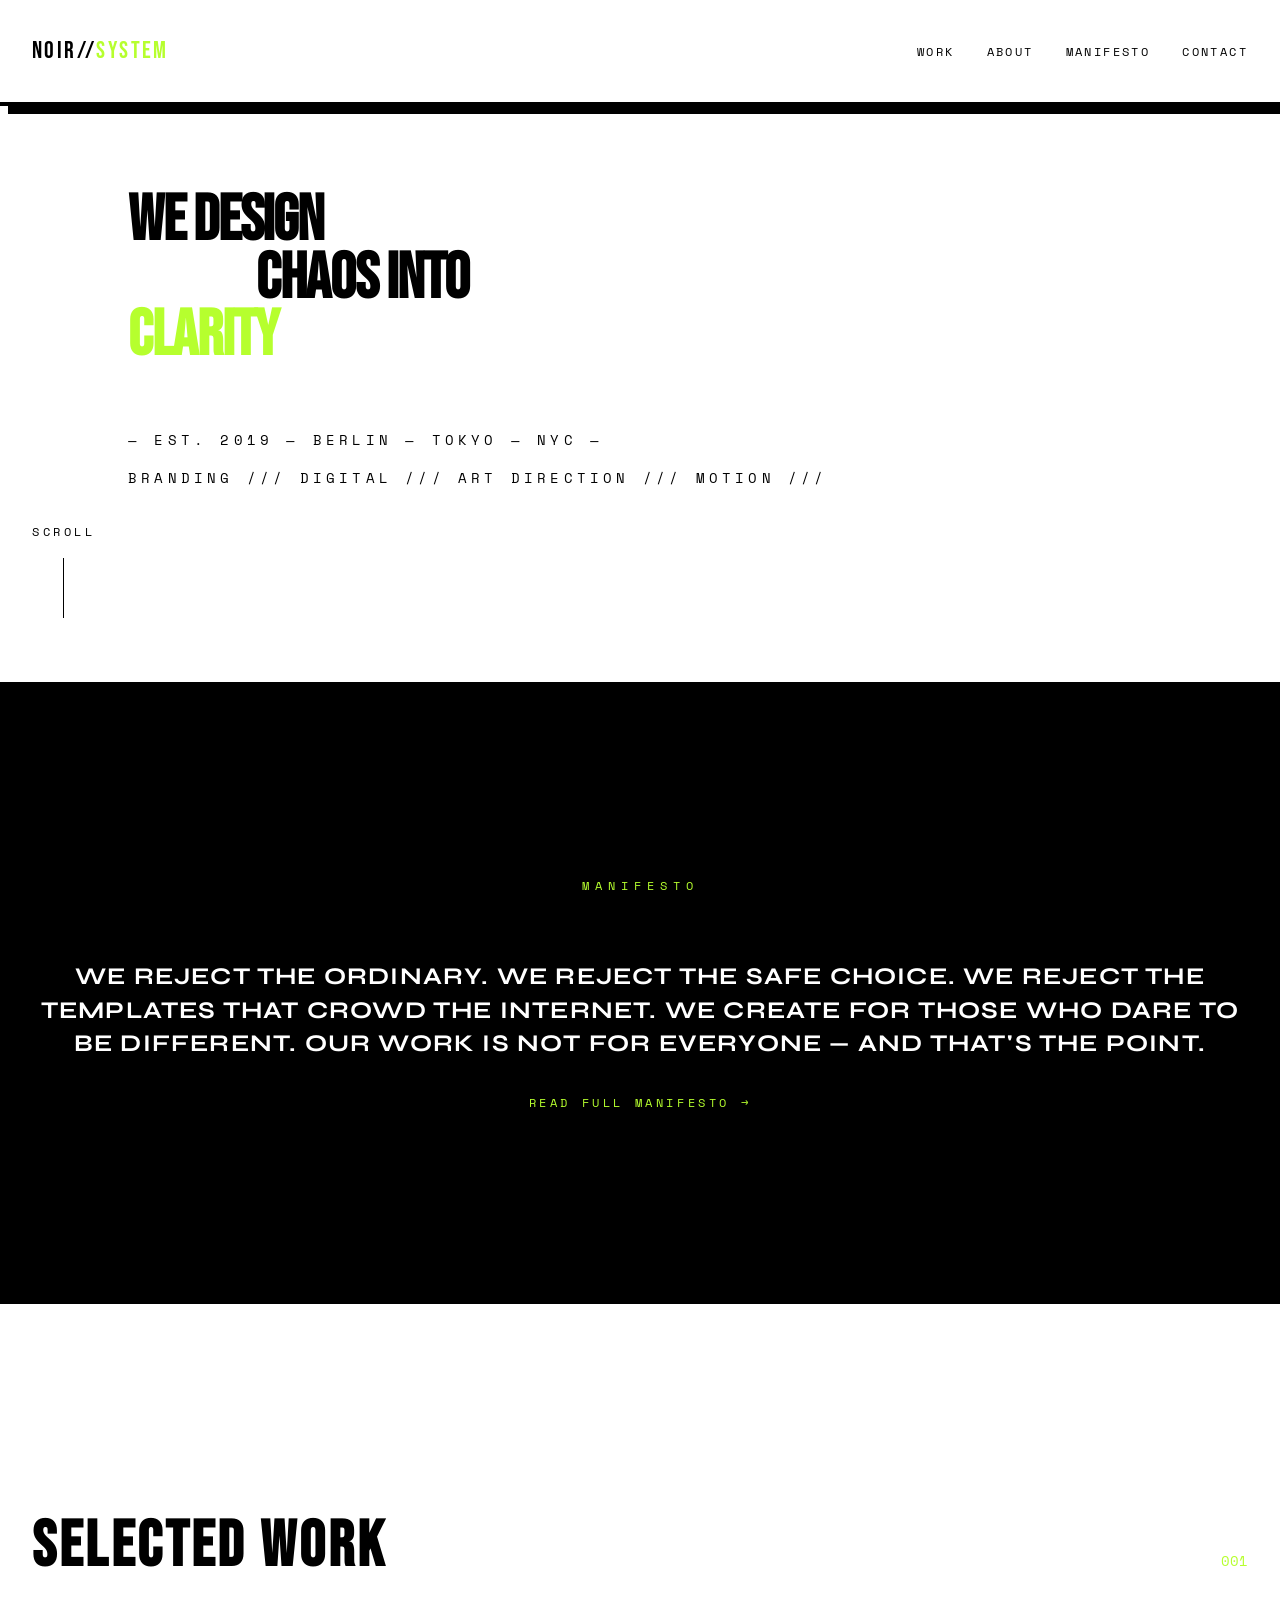
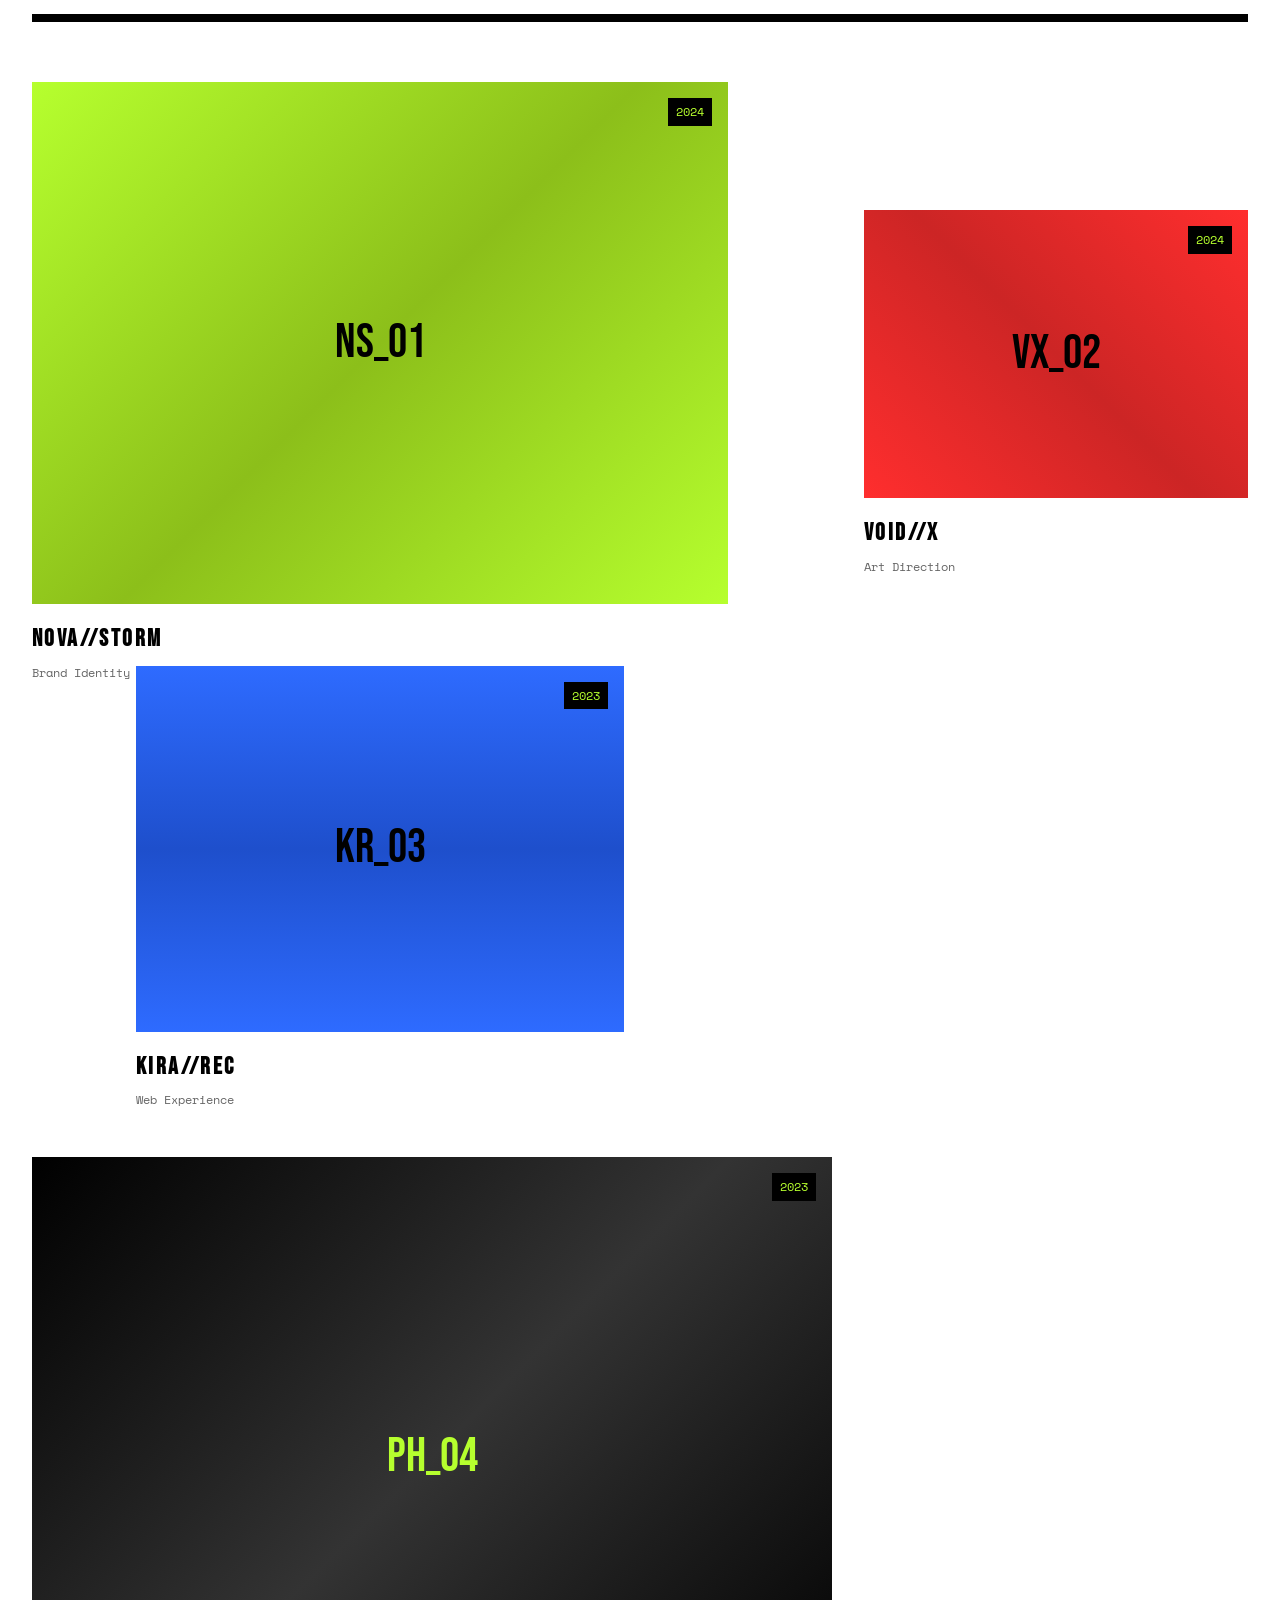
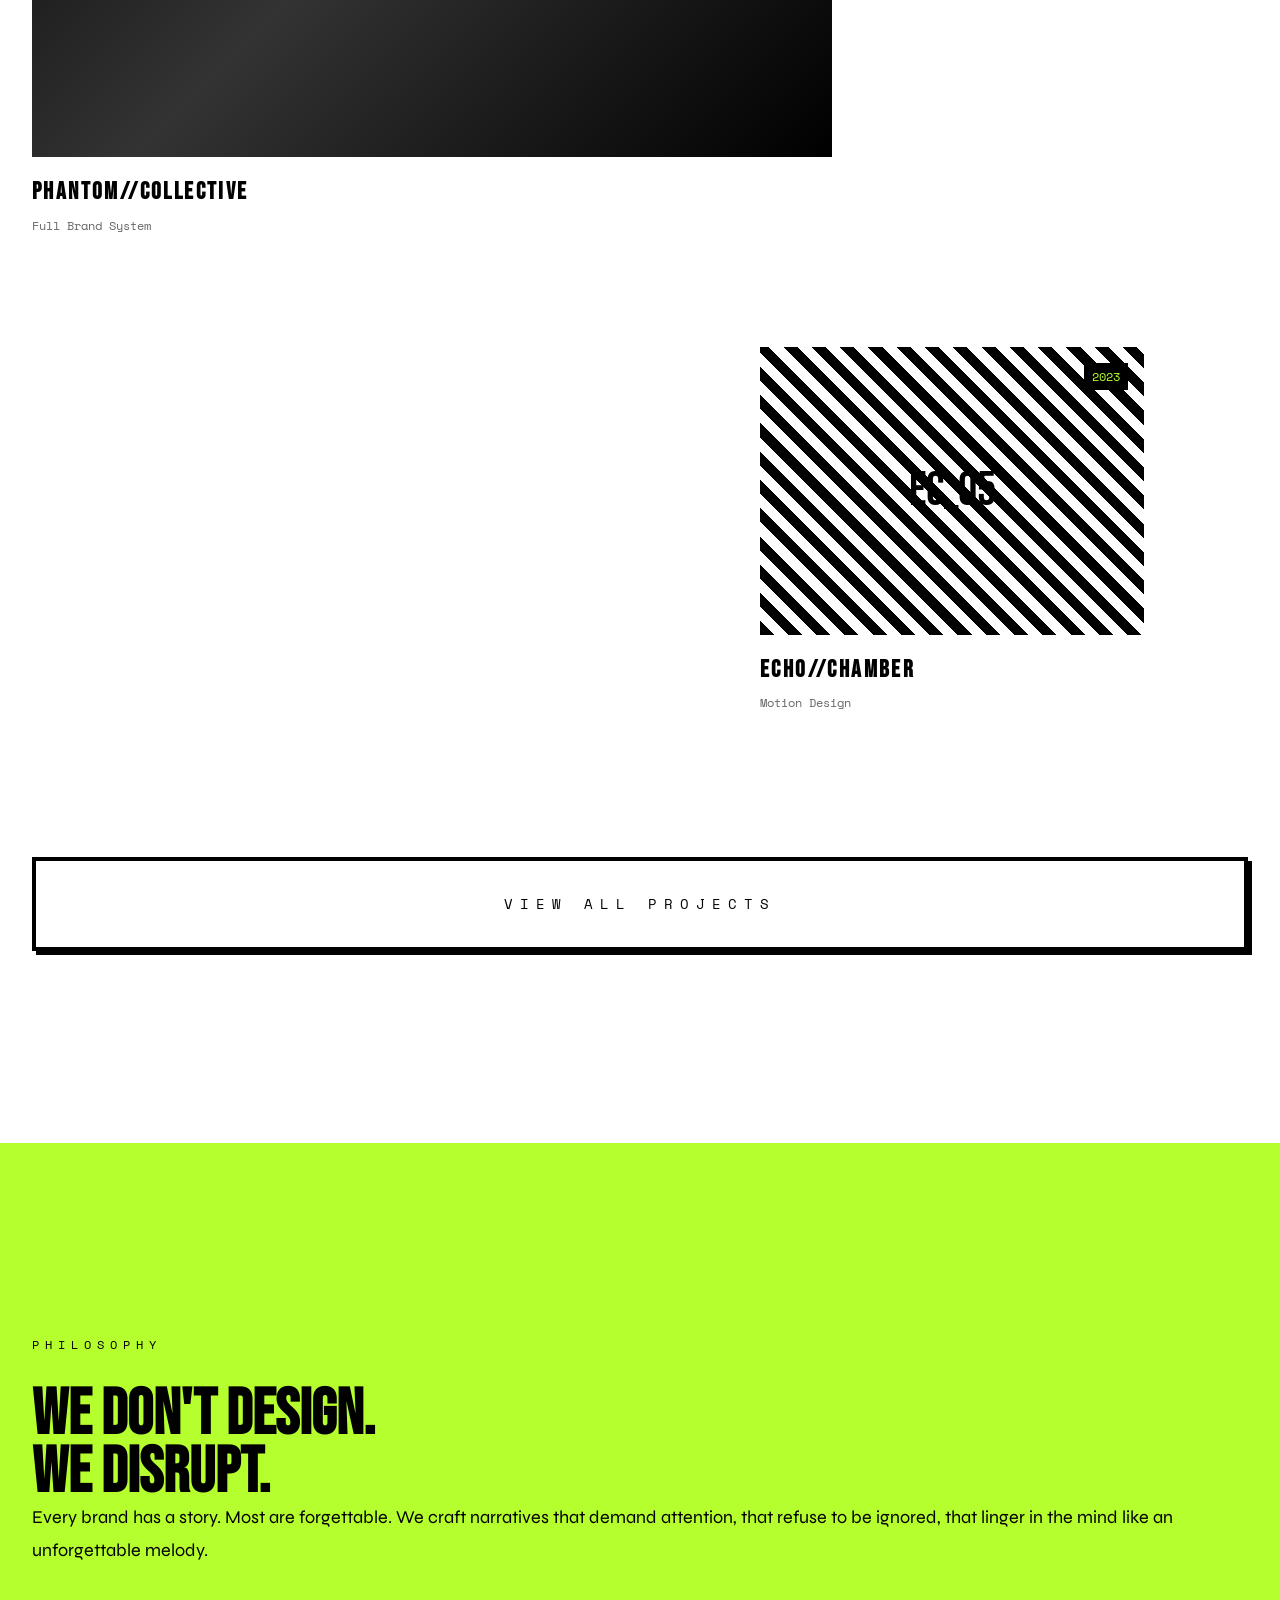
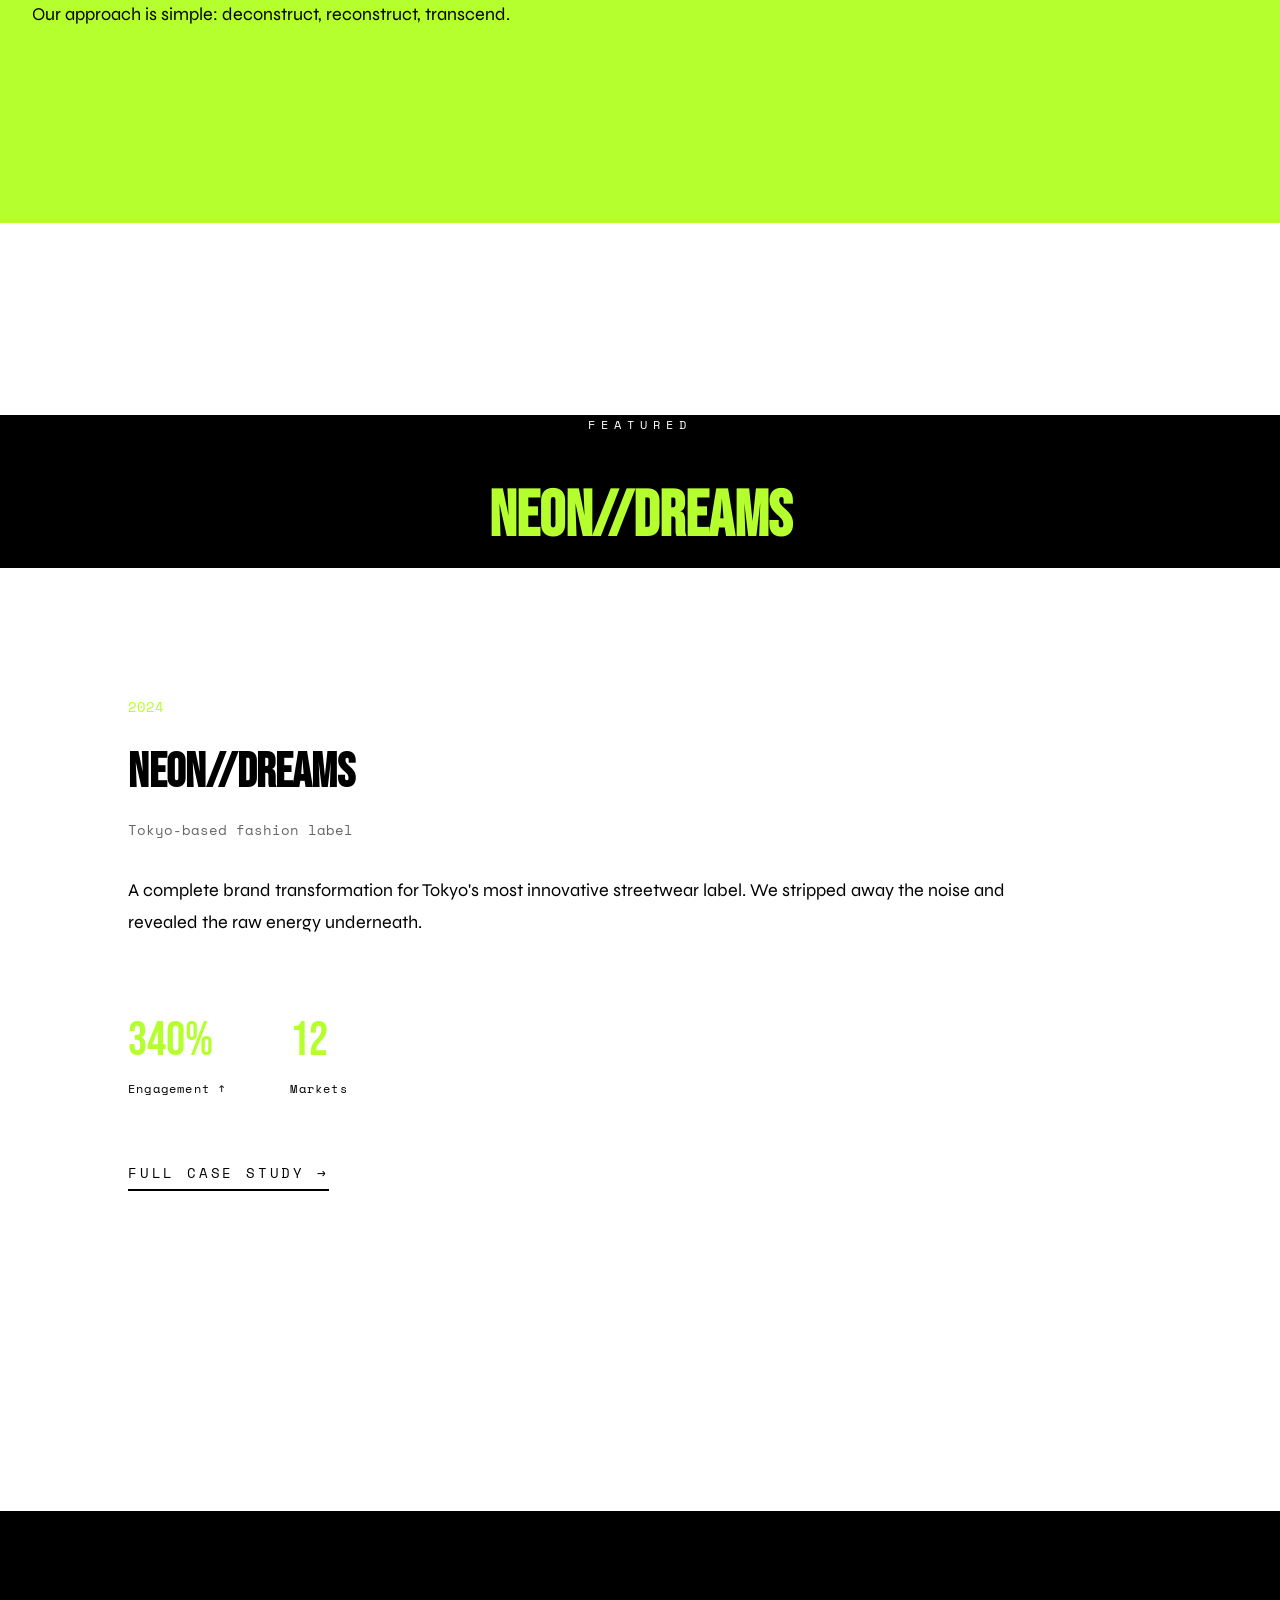
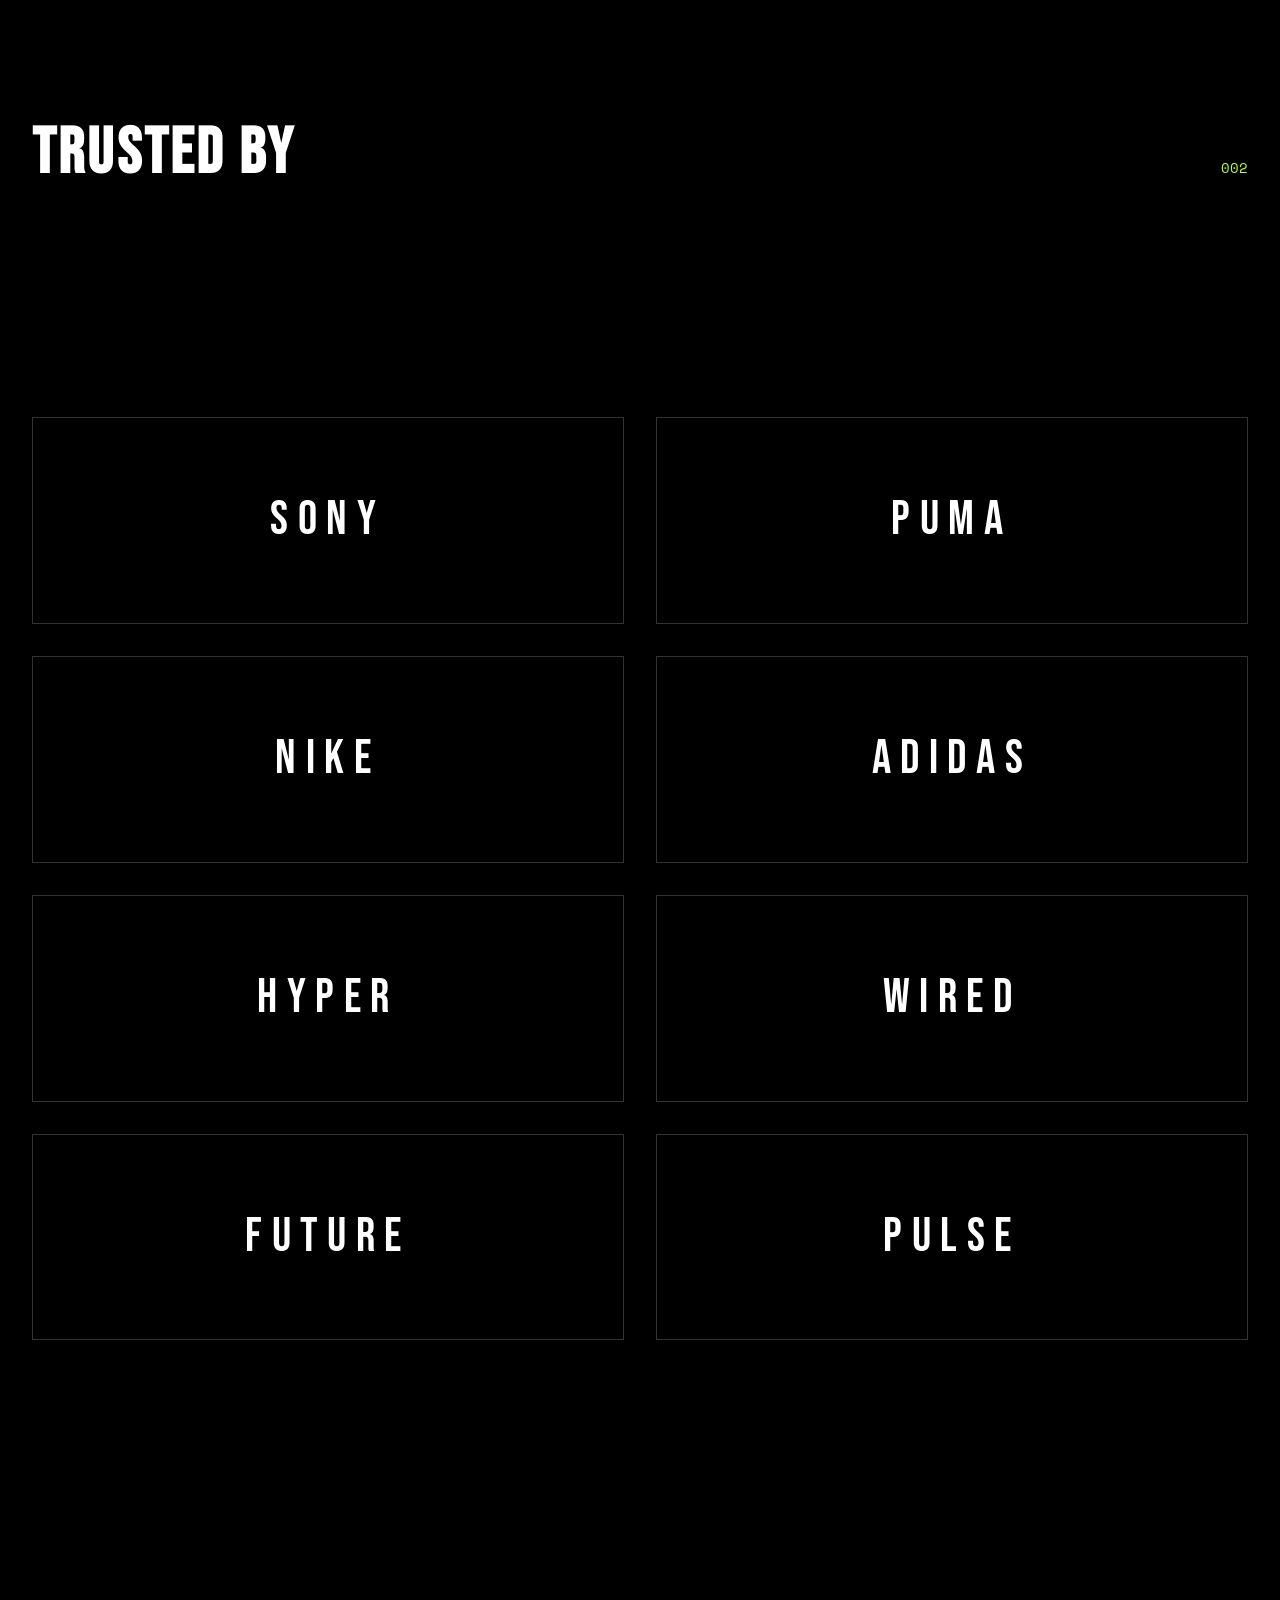
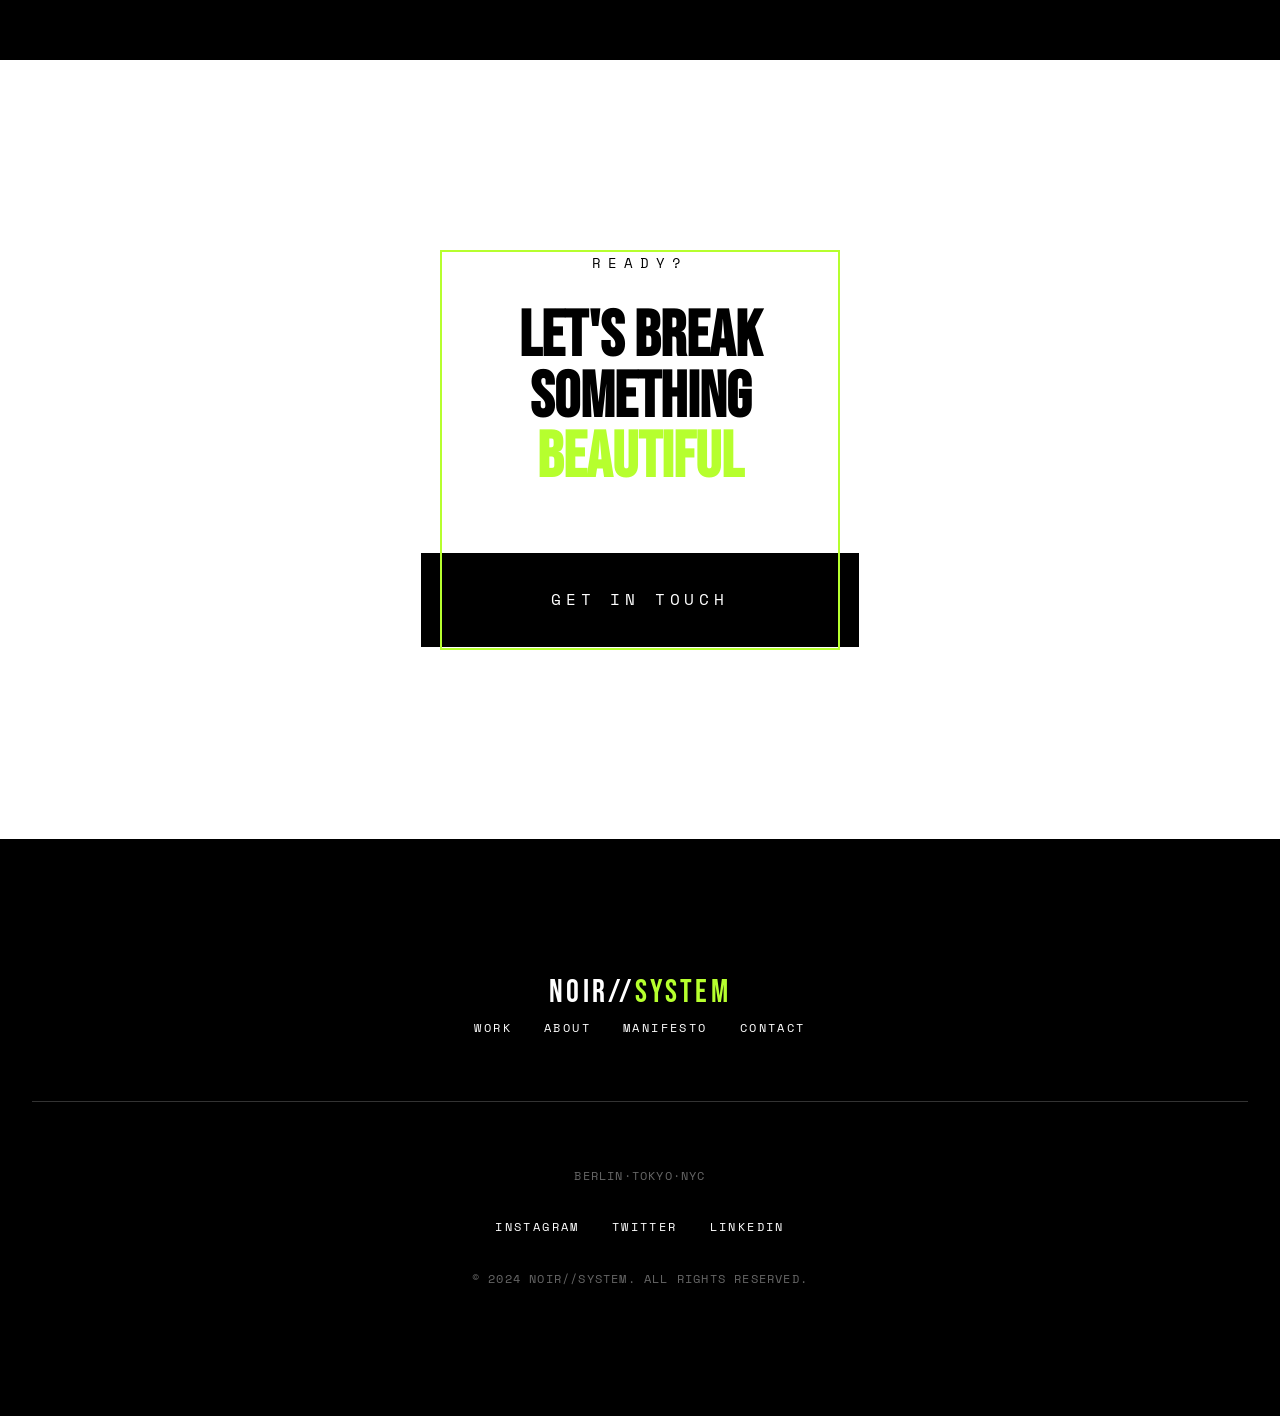
==== index.html @ 6e2449fb "Add brutalist design elements and CSS gradients for placeholders" ====
<!DOCTYPE html>
<html lang="en">
<head>
    <meta charset="UTF-8">
    <meta name="viewport" content="width=device-width, initial-scale=1.0">
    <title>NOIR//SYSTEM — Creative Studio</title>
    <link rel="stylesheet" href="style.css">
    <link rel="preconnect" href="https://fonts.googleapis.com">
    <link rel="preconnect" href="https://fonts.gstatic.com" crossorigin>
    <link href="https://fonts.googleapis.com/css2?family=Bebas+Neue&family=Space+Mono:wght@400;700&family=Syne:wght@400;500;700;800&display=swap" rel="stylesheet">
</head>
<body>
    <div class="noise-overlay"></div>
    
    <nav class="main-nav">
        <a href="index.html" class="logo">NOIR//<span class="highlight">SYSTEM</span></a>
        <div class="nav-links">
            <a href="work.html">WORK</a>
            <a href="about.html">ABOUT</a>
            <a href="manifesto.html">MANIFESTO</a>
            <a href="contact.html">CONTACT</a>
        </div>
        <div class="nav-toggle">MENU +</div>
    </nav>

    <main>
        <section class="hero">
            <div class="hero-content">
                <h1 class="hero-title">
                    <span class="line">WE DESIGN</span>
                    <span class="line indent">CHAOS INTO</span>
                    <span class="line highlight-text">CLARITY</span>
                </h1>
                <div class="hero-subtitle">
                    <p>— EST. 2019 — BERLIN — TOKYO — NYC —</p>
                    <p class="marquee"><span>BRANDING /// DIGITAL /// ART DIRECTION /// MOTION ///</span></p>
                </div>
            </div>
            <div class="hero-scroll-indicator">
                <span>SCROLL</span>
                <div class="scroll-line"></div>
            </div>
        </section>

        <section class="manifesto-preview">
            <div class="manifesto-label">
                <span class="glitch" data-text="MANIFESTO">MANIFESTO</span>
            </div>
            <div class="manifesto-text">
                <p>WE REJECT THE ORDINARY. WE REJECT THE SAFE CHOICE. WE REJECT THE templates THAT CROWD THE INTERNET. WE CREATE FOR THOSE WHO DARE TO BE DIFFERENT. OUR WORK IS NOT FOR EVERYONE — AND THAT'S THE POINT.</p>
            </div>
            <a href="manifesto.html" class="read-more">READ FULL MANIFESTO →</a>
        </section>

        <section class="selected-work">
            <div class="section-header">
                <h2>SELECTED WORK</h2>
                <span class="section-number">001</span>
            </div>
            <div class="work-grid">
                <article class="work-item large" data-speed="0.8">
                    <div class="work-image">
                        <div class="work-placeholder" style="background: linear-gradient(135deg, #B6FF2E 0%, #8CBF1A 50%, #B6FF2E 100%);">NS_01</div>
                    </div>
                    <div class="work-info">
                        <h3>NOVA//STORM</h3>
                        <p>Brand Identity + Digital</p>
                        <span class="year">2024</span>
                    </div>
                </article>
                <article class="work-item" data-speed="1.1">
                    <div class="work-image">
                        <div class="work-placeholder" style="background: linear-gradient(45deg, #FF2E2E 0%, #CC2525 50%, #FF2E2E 100%);">VX_02</div>
                    </div>
                    <div class="work-info">
                        <h3>VOID//X</h3>
                        <p>Art Direction</p>
                        <span class="year">2024</span>
                    </div>
                </article>
                <article class="work-item offset-top" data-speed="0.9">
                    <div class="work-image">
                        <div class="work-placeholder" style="background: linear-gradient(180deg, #2E6BFF 0%, #1E4FCC 50%, #2E6BFF 100%);">KR_03</div>
                    </div>
                    <div class="work-info">
                        <h3>KIRA//REC</h3>
                        <p>Web Experience</p>
                        <span class="year">2023</span>
                    </div>
                </article>
                <article class="work-item wide" data-speed="1.0">
                    <div class="work-image">
                        <div class="work-placeholder" style="background: linear-gradient(135deg, #000 0%, #333 50%, #000 100%); color: #B6FF2E;">PH_04</div>
                    </div>
                    <div class="work-info">
                        <h3>PHANTOM//COLLECTIVE</h3>
                        <p>Full Brand System</p>
                        <span class="year">2023</span>
                    </div>
                </article>
                <article class="work-item" data-speed="1.2">
                    <div class="work-image">
                        <div class="work-placeholder" style="background: repeating-linear-gradient(45deg, #000 0px, #000 10px, #fff 10px, #fff 20px);">EC_05</div>
                    </div>
                    <div class="work-info">
                        <h3>ECHO//CHAMBER</h3>
                        <p>Motion Design</p>
                        <span class="year">2023</span>
                    </div>
                </article>
            </div>
            <a href="work.html" class="view-all">VIEW ALL PROJECTS</a>
        </section>

        <section class="philosophy">
            <div class="philosophy-content">
                <div class="philosophy-statement">
                    <span class="label">PHILOSOPHY</span>
                    <h2>WE DON'T DESIGN.<br>WE DISRUPT.</h2>
                </div>
                <div class="philosophy-text">
                    <p>Every brand has a story. Most are forgettable. We craft narratives that demand attention, that refuse to be ignored, that linger in the mind like an unforgettable melody.</p>
                    <p>Our approach is simple: deconstruct, reconstruct, transcend.</p>
                </div>
            </div>
            <div class="philosophy-visual">
                <div class="visual-element rotate"></div>
                <div class="visual-element shift"></div>
            </div>
        </section>

        <section class="featured-case-study">
            <div class="case-study-split">
                <div class="case-image">
                    <div class="case-placeholder">
                        <span class="case-label">FEATURED</span>
                        <h3>NEON//DREAMS</h3>
                    </div>
                </div>
                <div class="case-content">
                    <span class="case-number">2024</span>
                    <h3>NEON//DREAMS</h3>
                    <p class="case-subtitle">Tokyo-based fashion label</p>
                    <p class="case-description">A complete brand transformation for Tokyo's most innovative streetwear label. We stripped away the noise and revealed the raw energy underneath.</p>
                    <div class="case-stats">
                        <div class="stat">
                            <span class="stat-number">340%</span>
                            <span class="stat-label">Engagement ↑</span>
                        </div>
                        <div class="stat">
                            <span class="stat-number">12</span>
                            <span class="stat-label">Markets</span>
                        </div>
                    </div>
                    <a href="case-study.html" class="case-link">FULL CASE STUDY →</a>
                </div>
            </div>
        </section>

        <section class="clients">
            <div class="section-header">
                <h2>TRUSTED BY</h2>
                <span class="section-number">002</span>
            </div>
            <div class="clients-grid">
                <div class="client-logo">SONY</div>
                <div class="client-logo">PUMA</div>
                <div class="client-logo">NIKE</div>
                <div class="client-logo">ADIDAS</div>
                <div class="client-logo">HYPER</div>
                <div class="client-logo">WIRED</div>
                <div class="client-logo">FUTURE</div>
                <div class="client-logo">PULSE</div>
            </div>
        </section>

        <section class="contact-cta">
            <div class="cta-content">
                <span class="cta-label">READY?</span>
                <h2 class="cta-title">LET'S BREAK<br>SOMETHING<br><span class="highlight-text">BEAUTIFUL</span></h2>
                <a href="contact.html" class="cta-button">GET IN TOUCH</a>
            </div>
            <div class="cta-decoration">
                <div class="deco-circle"></div>
                <div class="deco-line"></div>
            </div>
        </section>
    </main>

    <footer class="main-footer">
        <div class="footer-top">
            <div class="footer-logo">NOIR//<span class="highlight">SYSTEM</span></div>
            <div class="footer-links">
                <a href="work.html">WORK</a>
                <a href="about.html">ABOUT</a>
                <a href="manifesto.html">MANIFESTO</a>
                <a href="contact.html">CONTACT</a>
            </div>
        </div>
        <div class="footer-bottom">
            <div class="footer-location">
                <span>BERLIN</span>·<span>TOKYO</span>·<span>NYC</span>
            </div>
            <div class="footer-social">
                <a href="#">INSTAGRAM</a>
                <a href="#">TWITTER</a>
                <a href="#">LINKEDIN</a>
            </div>
            <div class="footer-copyright">
                © 2024 NOIR//SYSTEM. ALL RIGHTS RESERVED.
            </div>
        </div>
    </footer>

    <script src="script.js"></script>
</body>
</html>
---- style.css ----
:root {
    --color-white: #FFFFFF;
    --color-black: #000000;
    --color-accent-lime: #B6FF2E;
    --color-accent-red: #FF2E2E;
    --color-accent-blue: #2E6BFF;
    
    --font-display: 'Bebas Neue', sans-serif;
    --font-mono: 'Space Mono', monospace;
    --font-body: 'Syne', sans-serif;
    
    --spacing-xs: 0.5rem;
    --spacing-sm: 1rem;
    --spacing-md: 2rem;
    --spacing-lg: 4rem;
    --spacing-xl: 8rem;
    --spacing-xxl: 12rem;
}

*, *::before, *::after {
    margin: 0;
    padding: 0;
    box-sizing: border-box;
    border-radius: 0 !important;
}

/* ========================
   BRUTALIST PATTERNS
   ======================== */

/* Diagonal stripes pattern */
.brutalist-stripes {
    background: repeating-linear-gradient(
        45deg,
        var(--color-black),
        var(--color-black) 10px,
        var(--color-white) 10px,
        var(--color-white) 20px
    );
}

/* Grid pattern */
.brutalist-grid {
    background-image: 
        linear-gradient(var(--color-black) 2px, transparent 2px),
        linear-gradient(90deg, var(--color-black) 2px, transparent 2px);
    background-size: 40px 40px;
    background-position: -2px -2px;
}

/* Dots pattern */
.brutalist-dots {
    background-image: radial-gradient(var(--color-black) 3px, transparent 3px);
    background-size: 20px 20px;
}

/* Checkerboard */
.brutalist-checker {
    background-image: 
        linear-gradient(45deg, var(--color-black) 25%, transparent 25%),
        linear-gradient(-45deg, var(--color-black) 25%, transparent 25%),
        linear-gradient(45deg, transparent 75%, var(--color-black) 75%),
        linear-gradient(-45deg, transparent 75%, var(--color-black) 75%);
    background-size: 20px 20px;
    background-position: 0 0, 0 10px, 10px -10px, -10px 0px;
    background-color: var(--color-white);
}

/* Zigzag pattern */
.brutalist-zigzag {
    background: linear-gradient(135deg, var(--color-black) 25%, transparent 25%) -10px 0,
                linear-gradient(225deg, var(--color-black) 25%, transparent 25%) -10px 0,
                linear-gradient(315deg, var(--color-black) 25%, transparent 25%),
                linear-gradient(45deg, var(--color-black) 25%, transparent 25%);
    background-size: 20px 20px;
    background-color: var(--color-white);
}

html {
    scroll-behavior: smooth;
    font-size: 16px;
    min-height: 100%;
}

html, body {
    min-height: 100vh;
    min-height: 100dvh;
}

body {
    font-family: var(--font-body);
    font-size: 1rem;
    background-color: var(--color-white);
    color: var(--color-black);
    line-height: 1.6;
    overflow-x: hidden;
    cursor: pointer;
    -webkit-font-smoothing: antialiased;
    -moz-osx-font-smoothing: grayscale;
}

a:focus,
button:focus,
.nav-links a:focus {
    outline: 2px solid var(--color-accent-lime);
    outline-offset: 3px;
}

a:focus:not(:focus-visible),
button:focus:not(:focus-visible),
.nav-links a:focus:not(:focus-visible) {
    outline: none;
}

a:focus-visible,
button:focus-visible,
.nav-links a:focus-visible {
    outline: 2px solid var(--color-accent-lime);
    outline-offset: 3px;
}

.noise-overlay {
    display: none;
}

::selection {
    background: var(--color-accent-lime);
    color: var(--color-black);
}

a {
    color: inherit;
    text-decoration: none;
    cursor: pointer;
}

img {
    max-width: 100%;
    height: auto;
}

.main-nav {
    position: fixed;
    top: 0;
    left: 0;
    width: 100%;
    padding: var(--spacing-md);
    display: flex;
    justify-content: space-between;
    align-items: center;
    z-index: 1000;
    background: #ffffff;
    border-bottom: 4px solid #000;
    box-shadow: 8px 8px 0 #000;
}

.logo {
    font-family: var(--font-display);
    font-size: 1.5rem;
    letter-spacing: 0.1em;
}

.logo .highlight {
    color: var(--color-accent-lime);
}

.nav-links {
    display: flex;
    gap: var(--spacing-md);
}

.nav-links a {
    font-family: var(--font-mono);
    font-size: 0.75rem;
    letter-spacing: 0.2em;
    position: relative;
    padding: 0.25rem 0;
}

.nav-links a::after {
    content: '';
    position: absolute;
    bottom: 0;
    left: 0;
    width: 0;
    height: 2px;
    background: var(--color-accent-lime);
    transition: width 0.3s ease;
}

.nav-links a:hover::after,
.nav-links a.active::after {
    width: 100%;
}

.nav-toggle {
    font-family: var(--font-mono);
    font-size: 0.75rem;
    letter-spacing: 0.2em;
    cursor: pointer;
    display: none;
}

.hero {
    min-height: 70vh;
    max-height: 80vh;
    display: flex;
    flex-direction: column;
    justify-content: center;
    padding: var(--spacing-xxl) var(--spacing-xl);
    position: relative;
    overflow: hidden;
}

.hero-content {
    max-width: 90%;
}

.hero-title {
    font-family: var(--font-display);
    font-size: clamp(2rem, 5vw, 4rem);
    line-height: 0.9;
    letter-spacing: -0.02em;
    text-transform: uppercase;
    word-wrap: break-word;
    overflow-wrap: break-word;
}

.hero-title .line {
    display: block;
}

.hero-title .indent {
    margin-left: 10vw;
}

.hero-title .highlight-text {
    color: var(--color-accent-lime);
}

.hero-subtitle {
    margin-top: var(--spacing-lg);
    font-family: var(--font-mono);
    font-size: 0.875rem;
    letter-spacing: 0.3em;
}

.marquee {
    margin-top: var(--spacing-sm);
    overflow: hidden;
    white-space: nowrap;
}

.marquee span {
    display: inline-block;
}

@keyframes marquee {
    0% { transform: translateX(0); }
    100% { transform: translateX(-50%); }
}

.hero-scroll-indicator {
    position: absolute;
    bottom: var(--spacing-lg);
    left: var(--spacing-md);
    display: flex;
    flex-direction: column;
    align-items: center;
    gap: var(--spacing-sm);
    font-family: var(--font-mono);
    font-size: 0.75rem;
    letter-spacing: 0.3em;
}

.scroll-line {
    width: 1px;
    height: 60px;
    background: var(--color-black);
}

@keyframes scrollLine {
    0%, 100% { transform: scaleY(1); opacity: 1; }
    50% { transform: scaleY(0.3); opacity: 0.5; }
}

.manifesto-preview {
    padding: var(--spacing-xxl) var(--spacing-md);
    background: var(--color-black);
    color: var(--color-white);
    position: relative;
    display: grid;
    grid-template-columns: 1fr 2fr 1fr;
    gap: var(--spacing-md);
    align-items: center;
}

.manifesto-label .glitch {
    font-family: var(--font-mono);
    font-size: 0.75rem;
    letter-spacing: 0.5em;
    color: var(--color-accent-lime);
}

.manifesto-text {
    font-family: var(--font-body);
    font-size: clamp(1rem, 2.5vw, 1.5rem);
    font-weight: 700;
    line-height: 1.4;
    text-transform: uppercase;
    letter-spacing: 0.05em;
}

.read-more {
    font-family: var(--font-mono);
    font-size: 0.75rem;
    letter-spacing: 0.3em;
    color: var(--color-accent-lime);
    text-align: right;
    display: inline-block;
}

.selected-work {
    padding: var(--spacing-xxl) var(--spacing-md);
}

.section-header {
    display: flex;
    justify-content: space-between;
    align-items: baseline;
    margin-bottom: var(--spacing-lg);
    border-bottom: 4px solid var(--color-black);
    padding-bottom: var(--spacing-sm);
    box-shadow: 0 4px 0 var(--color-black);
}

.section-header h2 {
    font-family: var(--font-display);
    font-size: clamp(2rem, 6vw, 4rem);
    letter-spacing: 0.05em;
}

.section-number {
    font-family: var(--font-mono);
    font-size: 0.875rem;
    color: var(--color-accent-lime);
}

.work-grid {
    display: grid;
    grid-template-columns: repeat(12, 1fr);
    gap: var(--spacing-md);
}

.work-item {
    position: relative;
    cursor: pointer;
}

.work-item.large {
    grid-column: span 7;
}

.work-item.wide {
    grid-column: span 8;
}

.work-item:nth-child(2) {
    grid-column: 9 / -1;
    margin-top: var(--spacing-xl);
}

.work-item.offset-top {
    grid-column: 2 / 7;
    margin-top: calc(-1 * var(--spacing-lg));
}

.work-item:nth-child(5) {
    grid-column: 8 / 12;
    margin-top: var(--spacing-lg);
}

.work-image {
    width: 100%;
    aspect-ratio: 4/3;
    overflow: hidden;
    position: relative;
}

.work-placeholder {
    width: 100%;
    height: 100%;
    display: flex;
    align-items: center;
    justify-content: center;
    font-family: var(--font-display);
    font-size: 3rem;
}

.work-info {
    padding: var(--spacing-sm) 0;
}

.work-info h3 {
    font-family: var(--font-display);
    font-size: 1.5rem;
    letter-spacing: 0.1em;
}

.work-info p {
    font-family: var(--font-mono);
    font-size: 0.75rem;
    color: #666;
    margin-top: 0.25rem;
}

.work-info .year {
    font-family: var(--font-mono);
    font-size: 0.75rem;
    color: var(--color-accent-lime);
    position: absolute;
    top: var(--spacing-sm);
    right: var(--spacing-sm);
    background: var(--color-black);
    padding: 0.25rem 0.5rem;
}

.view-all {
    display: block;
    text-align: center;
    margin-top: var(--spacing-xl);
    font-family: var(--font-mono);
    font-size: 0.875rem;
    letter-spacing: 0.5em;
    padding: var(--spacing-md);
    border: 4px solid var(--color-black);
    background: var(--color-white);
    transition: all 0.1s ease;
    box-shadow: 4px 4px 0 var(--color-black);
}

.view-all:hover {
    background: var(--color-black);
    color: var(--color-white);
    transform: translate(4px, 4px);
    box-shadow: none;
}

.philosophy {
    padding: var(--spacing-xxl) var(--spacing-md);
    background: var(--color-accent-lime);
    display: grid;
    grid-template-columns: 1fr 1fr;
    gap: var(--spacing-xl);
    position: relative;
    overflow: hidden;
}

.philosophy-statement {
    position: relative;
    z-index: 2;
}

.philosophy-statement .label {
    font-family: var(--font-mono);
    font-size: 0.75rem;
    letter-spacing: 0.5em;
    display: block;
    margin-bottom: var(--spacing-md);
}

.philosophy-statement h2 {
    font-family: var(--font-display);
    font-size: clamp(2rem, 5vw, 4rem);
    line-height: 0.9;
    text-transform: uppercase;
    word-wrap: break-word;
    overflow-wrap: break-word;
}

.philosophy-text {
    font-size: 1.125rem;
    line-height: 1.8;
}

.philosophy-text p + p {
    margin-top: var(--spacing-md);
}

.philosophy-visual {
    position: absolute;
    top: 0;
    right: 0;
    width: 50%;
    height: 100%;
    pointer-events: none;
}

.visual-element {
    position: absolute;
    border: 3px solid var(--color-black);
}

.visual-element.rotate {
    width: 300px;
    height: 300px;
    top: 10%;
    right: 20%;
    transform: rotate(15deg);
}

.visual-element.shift {
    width: 200px;
    height: 200px;
    bottom: 20%;
    right: 5%;
    background: var(--color-black);
}

@keyframes rotate {
    0% { transform: rotate(15deg); }
    100% { transform: rotate(375deg); }
}

@keyframes shift {
    0%, 100% { transform: translate(0, 0); }
    50% { transform: translate(30px, -30px); }
}

.featured-case-study {
    padding: var(--spacing-xxl) 0;
}

.case-study-split {
    display: grid;
    grid-template-columns: 1fr 1fr;
    min-height: 80vh;
}

.case-image {
    background: var(--color-black);
    display: flex;
    align-items: center;
    justify-content: center;
    position: relative;
    overflow: hidden;
}

.case-placeholder {
    text-align: center;
    color: var(--color-white);
}

.case-label {
    font-family: var(--font-mono);
    font-size: 0.75rem;
    letter-spacing: 0.5em;
    display: block;
    margin-bottom: var(--spacing-md);
}

.case-placeholder h3 {
    font-family: var(--font-display);
    font-size: clamp(2rem, 5vw, 4rem);
    color: var(--color-accent-lime);
    word-wrap: break-word;
    overflow-wrap: break-word;
}

.case-content {
    padding: var(--spacing-xl);
    display: flex;
    flex-direction: column;
    justify-content: center;
    background: var(--color-white);
}

.case-number {
    font-family: var(--font-mono);
    font-size: 0.875rem;
    color: var(--color-accent-lime);
    display: block;
    margin-bottom: var(--spacing-sm);
}

.case-content h3 {
    font-family: var(--font-display);
    font-size: 3rem;
    margin-bottom: var(--spacing-xs);
}

.case-subtitle {
    font-family: var(--font-mono);
    font-size: 0.875rem;
    color: #666;
    margin-bottom: var(--spacing-md);
}

.case-description {
    font-size: 1.125rem;
    line-height: 1.8;
    max-width: 90%;
}

.case-stats {
    display: flex;
    gap: var(--spacing-lg);
    margin: var(--spacing-lg) 0;
}

.stat {
    display: flex;
    flex-direction: column;
}

.stat-number {
    font-family: var(--font-display);
    font-size: 3rem;
    color: var(--color-accent-lime);
}

.stat-label {
    font-family: var(--font-mono);
    font-size: 0.75rem;
    letter-spacing: 0.1em;
}

.case-link {
    font-family: var(--font-mono);
    font-size: 0.875rem;
    letter-spacing: 0.2em;
    color: var(--color-black);
    padding-bottom: 0.25rem;
    border-bottom: 2px solid var(--color-black);
    display: inline-block;
    width: fit-content;
}

.clients {
    padding: var(--spacing-xxl) var(--spacing-md);
    background: var(--color-black);
    color: var(--color-white);
}

.clients .section-header h2 {
    color: var(--color-white);
    border-color: var(--color-white);
}

.clients-grid {
    display: grid;
    grid-template-columns: repeat(4, 1fr);
    gap: var(--spacing-md);
    padding: var(--spacing-xl) 0;
}

.client-logo {
    font-family: var(--font-display);
    font-size: clamp(1.5rem, 4vw, 3rem);
    letter-spacing: 0.2em;
    text-align: center;
    padding: var(--spacing-lg) 0;
    border: 1px solid #333;
}

.contact-cta {
    padding: var(--spacing-xxl) var(--spacing-md);
    text-align: center;
    position: relative;
    overflow: hidden;
}

.cta-label {
    font-family: var(--font-mono);
    font-size: 0.875rem;
    letter-spacing: 0.5em;
    display: block;
    margin-bottom: var(--spacing-md);
}

.cta-title {
    font-family: var(--font-display);
    font-size: clamp(2rem, 5vw, 4rem);
    line-height: 0.95;
    text-transform: uppercase;
    margin-bottom: var(--spacing-lg);
    word-wrap: break-word;
    overflow-wrap: break-word;
}

.cta-title .highlight-text {
    color: var(--color-accent-lime);
}

.cta-button {
    display: inline-block;
    font-family: var(--font-mono);
    font-size: 1rem;
    letter-spacing: 0.3em;
    padding: var(--spacing-md) var(--spacing-xl);
    background: var(--color-black);
    color: var(--color-white);
    border: 2px solid var(--color-black);
    transition: all 0.3s ease;
}

.cta-button:hover {
    background: var(--color-accent-lime);
    color: var(--color-black);
    border-color: var(--color-accent-lime);
    transform: scale(1.05);
}

.cta-decoration {
    position: absolute;
    top: 50%;
    left: 50%;
    transform: translate(-50%, -50%);
    pointer-events: none;
}

.deco-circle {
    width: 400px;
    height: 400px;
    border: 2px solid var(--color-accent-lime);
    border-radius: 50%;
}

@keyframes pulse {
    0%, 100% { transform: scale(1); opacity: 0.3; }
    50% { transform: scale(1.1); opacity: 0.1; }
}

.main-footer {
    background: var(--color-black);
    color: var(--color-white);
    padding: var(--spacing-xl) var(--spacing-md);
}

.footer-top {
    display: flex;
    justify-content: space-between;
    align-items: center;
    padding-bottom: var(--spacing-lg);
    border-bottom: 1px solid #333;
    margin-bottom: var(--spacing-lg);
}

.footer-logo {
    font-family: var(--font-display);
    font-size: 2rem;
    letter-spacing: 0.1em;
}

.footer-logo .highlight {
    color: var(--color-accent-lime);
}

.footer-links {
    display: flex;
    gap: var(--spacing-md);
}

.footer-links a {
    font-family: var(--font-mono);
    font-size: 0.75rem;
    letter-spacing: 0.2em;
    transition: color 0.3s ease;
}

.footer-links a:hover {
    color: var(--color-accent-lime);
}

.footer-bottom {
    display: flex;
    justify-content: space-between;
    align-items: center;
    flex-wrap: wrap;
    gap: var(--spacing-md);
}

.footer-location,
.footer-copyright {
    font-family: var(--font-mono);
    font-size: 0.75rem;
    letter-spacing: 0.1em;
    color: #666;
}

.footer-social {
    display: flex;
    gap: var(--spacing-md);
}

.footer-social a {
    font-family: var(--font-mono);
    font-size: 0.75rem;
    letter-spacing: 0.2em;
    transition: color 0.3s ease;
}

.footer-social a:hover {
    color: var(--color-accent-lime);
}

.page-header {
    padding: var(--spacing-xxl) var(--spacing-md) var(--spacing-xl);
    text-align: center;
}

.page-label {
    font-family: var(--font-mono);
    font-size: 0.875rem;
    letter-spacing: 0.5em;
    color: var(--color-accent-lime);
    display: block;
    margin-bottom: var(--spacing-sm);
}

.page-title {
    font-family: var(--font-display);
    font-size: clamp(2rem, 6vw, 4rem);
    line-height: 0.9;
    text-transform: uppercase;
    margin-bottom: var(--spacing-md);
    word-wrap: break-word;
    overflow-wrap: break-word;
}

.page-subtitle {
    font-family: var(--font-mono);
    font-size: 0.875rem;
    letter-spacing: 0.3em;
}

.chaotic-grid {
    display: grid;
    grid-template-columns: repeat(4, 1fr);
    gap: var(--spacing-md);
    padding: 0 var(--spacing-md);
}

.project-item {
    position: relative;
    cursor: pointer;
    transition: transform 0.4s cubic-bezier(0.16, 1, 0.3, 1);
}

.project-item:hover {
    transform: translate(-10px, -10px);
    z-index: 10;
}

.project-item.p1 { grid-column: 1 / 3; }
.project-item.p2 { grid-column: 3 / 4; margin-top: var(--spacing-xl); }
.project-item.p3 { grid-column: 4 / 5; }
.project-item.p4 { grid-column: 1 / 2; margin-top: calc(-1 * var(--spacing-lg)); }
.project-item.p5 { grid-column: 2 / 4; }
.project-item.p6 { grid-column: 4 / 5; margin-top: var(--spacing-lg); }
.project-item.p7 { grid-column: 1 / 3; }
.project-item.p8 { grid-column: 3 / 5; margin-top: calc(-1 * var(--spacing-xl)); }
.project-item.p9 { grid-column: 2 / 3; }
.project-item.p10 { grid-column: 3 / 5; margin-top: var(--spacing-lg); }

.project-image {
    width: 100%;
    aspect-ratio: 1;
    display: flex;
    align-items: center;
    justify-content: center;
    margin-bottom: var(--spacing-sm);
}

.project-code {
    font-family: var(--font-display);
    font-size: 2rem;
    transition: transform 0.3s ease;
}

.project-item:hover .project-code {
    transform: rotate(15deg) scale(1.2);
}

.project-info h3 {
    font-family: var(--font-display);
    font-size: 1.25rem;
    letter-spacing: 0.1em;
}

.project-info p {
    font-family: var(--font-mono);
    font-size: 0.75rem;
    color: #666;
}

.project-info .year {
    font-family: var(--font-mono);
    font-size: 0.75rem;
    color: var(--color-accent-lime);
}

.project-filter {
    padding: var(--spacing-xl) var(--spacing-md);
    display: flex;
    flex-wrap: wrap;
    gap: var(--spacing-sm);
    align-items: center;
    border-top: 2px solid var(--color-black);
    margin-top: var(--spacing-xl);
}

.filter-label {
    font-family: var(--font-mono);
    font-size: 0.75rem;
    letter-spacing: 0.2em;
}

.filter-btn {
    font-family: var(--font-mono);
    font-size: 0.75rem;
    letter-spacing: 0.2em;
    padding: 0.5rem 1rem;
    border: 1px solid var(--color-black);
    background: transparent;
    cursor: pointer;
    transition: all 0.3s ease;
}

.filter-btn:hover,
.filter-btn.active {
    background: var(--color-black);
    color: var(--color-white);
}

.work-page,
.case-study-page,
.about-page,
.manifesto-page,
.contact-page {
    padding-top: 80px;
}

.cs-hero {
    min-height: 90vh;
    display: grid;
    grid-template-columns: 1fr 1fr;
}

.cs-hero-content {
    padding: var(--spacing-xl);
    display: flex;
    flex-direction: column;
    justify-content: center;
}

.cs-label {
    font-family: var(--font-mono);
    font-size: 0.875rem;
    letter-spacing: 0.5em;
    color: var(--color-accent-lime);
    display: block;
    margin-bottom: var(--spacing-md);
}

.cs-title {
    font-family: var(--font-display);
    font-size: clamp(2rem, 5vw, 4rem);
    line-height: 0.95;
    text-transform: uppercase;
    word-wrap: break-word;
    overflow-wrap: break-word;
}

.cs-subtitle {
    font-family: var(--font-mono);
    font-size: 1rem;
    letter-spacing: 0.1em;
    margin-top: var(--spacing-md);
}

.cs-hero-image {
    background: var(--color-black);
    display: flex;
    align-items: center;
    justify-content: center;
}

.cs-main-visual {
    width: 80%;
    height: 80%;
    display: flex;
    align-items: center;
    justify-content: center;
}

.visual-label {
    font-family: var(--font-display);
    font-size: 5rem;
    color: var(--color-black);
}

.cs-overview {
    padding: var(--spacing-xxl) var(--spacing-md);
}

.cs-stats-grid {
    display: grid;
    grid-template-columns: repeat(4, 1fr);
    gap: var(--spacing-md);
    border-top: 2px solid var(--color-black);
    border-bottom: 2px solid var(--color-black);
    padding: var(--spacing-lg) 0;
}

.cs-stat {
    padding: var(--spacing-md);
    border-left: 1px solid #ccc;
}

.cs-stat:first-child {
    border-left: none;
}

.cs-stat .stat-label {
    font-family: var(--font-mono);
    font-size: 0.75rem;
    letter-spacing: 0.2em;
    color: #666;
    display: block;
    margin-bottom: var(--spacing-xs);
}

.cs-stat .stat-value {
    font-family: var(--font-display);
    font-size: 1.5rem;
    line-height: 1.2;
}

.cs-narrative {
    padding: var(--spacing-xxl) var(--spacing-md);
    max-width: 1200px;
    margin: 0 auto;
}

.narrative-block {
    margin-bottom: var(--spacing-xxl);
    max-width: 800px;
}

.narrative-number {
    font-family: var(--font-display);
    font-size: 8rem;
    color: var(--color-accent-lime);
    display: block;
    line-height: 1;
    margin-bottom: var(--spacing-md);
}

.narrative-block h2 {
    font-family: var(--font-display);
    font-size: 3rem;
    margin-bottom: var(--spacing-md);
}

.narrative-block p {
    font-size: 1.25rem;
    line-height: 1.8;
}

.narrative-visual {
    display: grid;
    grid-template-columns: repeat(3, 1fr);
    gap: var(--spacing-md);
    margin: var(--spacing-xxl) 0;
}

.visual-block {
    aspect-ratio: 1;
}

.visual-block.v1 { background: var(--color-black); }
.visual-block.v2 { background: var(--color-accent-lime); }
.visual-block.v3 { background: var(--color-accent-red); }

.cs-gallery {
    display: grid;
    grid-template-columns: repeat(3, 1fr);
    gap: var(--spacing-md);
    padding: var(--spacing-xl) var(--spacing-md);
}

.gallery-item.large { grid-column: span 2; }
.gallery-item.wide { grid-column: span 3; }

.gallery-placeholder {
    width: 100%;
    aspect-ratio: 16/9;
    display: flex;
    align-items: center;
    justify-content: center;
    font-family: var(--font-display);
    font-size: 2rem;
}

.cs-quote {
    padding: var(--spacing-xxl) var(--spacing-md);
    background: var(--color-black);
    color: var(--color-white);
    text-align: center;
}

.cs-quote blockquote {
    font-family: var(--font-body);
    font-size: clamp(1.5rem, 3vw, 2.5rem);
    font-weight: 700;
    line-height: 1.5;
    max-width: 900px;
    margin: 0 auto var(--spacing-lg);
}

.cs-quote cite {
    font-family: var(--font-mono);
    font-size: 0.875rem;
    letter-spacing: 0.2em;
    font-style: normal;
    color: var(--color-accent-lime);
}

.cs-results {
    padding: var(--spacing-xxl) var(--spacing-md);
    text-align: center;
}

.cs-results h2 {
    font-family: var(--font-display);
    font-size: 4rem;
    margin-bottom: var(--spacing-xl);
}

.results-grid {
    display: grid;
    grid-template-columns: repeat(4, 1fr);
    gap: var(--spacing-md);
}

.result-item {
    padding: var(--spacing-lg);
}

.result-number {
    font-family: var(--font-display);
    font-size: 4rem;
    display: block;
    margin-bottom: var(--spacing-sm);
}

.result-label {
    font-family: var(--font-mono);
    font-size: 0.875rem;
    letter-spacing: 0.2em;
}

.cs-next-project {
    padding: var(--spacing-xxl) var(--spacing-md);
    background: var(--color-accent-lime);
    text-align: center;
}

.next-label {
    font-family: var(--font-mono);
    font-size: 0.875rem;
    letter-spacing: 0.5em;
    display: block;
    margin-bottom: var(--spacing-md);
}

.next-title {
    font-family: var(--font-display);
    font-size: clamp(2rem, 5vw, 4rem);
    transition: transform 0.3s ease;
    display: inline-block;
    word-wrap: break-word;
    overflow-wrap: break-word;
}

.next-title:hover {
    transform: translateX(20px);
}

.about-hero {
    padding: var(--spacing-xxl) var(--spacing-md);
    text-align: center;
}

.about-intro {
    font-size: 1.5rem;
    max-width: 600px;
    margin: var(--spacing-lg) auto 0;
}

.about-narrative {
    padding: var(--spacing-xxl) var(--spacing-md);
    background: var(--color-black);
    color: var(--color-white);
}

.narrative-column h2 {
    font-family: var(--font-display);
    font-size: clamp(2rem, 6vw, 4rem);
    line-height: 1;
    margin-bottom: var(--spacing-lg);
}

.narrative-column p {
    font-size: 1.125rem;
    line-height: 1.8;
    max-width: 700px;
}

.narrative-column p + p {
    margin-top: var(--spacing-md);
}

.team-section {
    padding: var(--spacing-xxl) var(--spacing-md);
}

.team-grid {
    display: grid;
    grid-template-columns: repeat(5, 1fr);
    gap: var(--spacing-md);
}

.team-member {
    position: relative;
}

.team-member.offset {
    margin-top: var(--spacing-xl);
}

.team-member.offset-bottom {
    margin-top: calc(-1 * var(--spacing-xl));
}

.member-visual {
    width: 100%;
    aspect-ratio: 3/4;
    display: flex;
    align-items: center;
    justify-content: center;
    margin-bottom: var(--spacing-sm);
}

.member-code {
    font-family: var(--font-display);
    font-size: 3rem;
    transition: transform 0.3s ease;
}

.team-member:hover .member-code {
    transform: rotate(-15deg) scale(1.1);
}

.member-info h3 {
    font-family: var(--font-display);
    font-size: 1.25rem;
    margin-bottom: 0.25rem;
}

.member-role {
    font-family: var(--font-mono);
    font-size: 0.625rem;
    letter-spacing: 0.1em;
    color: var(--color-accent-lime);
    display: block;
    margin-bottom: var(--spacing-xs);
}

.member-info p {
    font-size: 0.875rem;
    line-height: 1.6;
    color: #666;
}

.locations-section {
    padding: var(--spacing-xxl) var(--spacing-md);
    background: var(--color-black);
    color: var(--color-white);
}

.locations-section h2 {
    font-family: var(--font-display);
    font-size: 4rem;
    margin-bottom: var(--spacing-xl);
}

.locations-grid {
    display: grid;
    grid-template-columns: repeat(3, 1fr);
    gap: var(--spacing-md);
}

.location {
    padding: var(--spacing-lg);
    border: 1px solid #333;
    transition: border-color 0.3s ease;
}

.location:hover {
    border-color: var(--color-accent-lime);
}

.location-code {
    font-family: var(--font-mono);
    font-size: 0.75rem;
    color: var(--color-accent-lime);
    display: block;
    margin-bottom: var(--spacing-sm);
}

.location h3 {
    font-family: var(--font-display);
    font-size: 2rem;
    margin-bottom: var(--spacing-sm);
}

.location p {
    font-size: 1rem;
    line-height: 1.6;
    color: #999;
}

.awards-section {
    padding: var(--spacing-xxl) var(--spacing-md);
}

.awards-section h2 {
    font-family: var(--font-display);
    font-size: 4rem;
    margin-bottom: var(--spacing-xl);
}

.awards-list {
    max-width: 800px;
}

.award-item {
    display: grid;
    grid-template-columns: 100px 1fr 1fr;
    gap: var(--spacing-md);
    padding: var(--spacing-md) 0;
    border-bottom: 1px solid #ccc;
    align-items: center;
}

.award-year {
    font-family: var(--font-mono);
    font-size: 0.875rem;
    color: var(--color-accent-lime);
}

.award-name {
    font-family: var(--font-body);
    font-weight: 700;
    font-size: 1.125rem;
}

.award-project {
    font-family: var(--font-mono);
    font-size: 0.875rem;
    text-align: right;
    color: #666;
}

.about-cta {
    padding: var(--spacing-xxl) var(--spacing-md);
    background: var(--color-accent-lime);
    text-align: center;
}

.about-cta h2 {
    font-family: var(--font-display);
    font-size: clamp(2rem, 5vw, 4rem);
    line-height: 1;
    margin-bottom: var(--spacing-lg);
    word-wrap: break-word;
    overflow-wrap: break-word;
}

.manifesto-header {
    padding: var(--spacing-xxl) var(--spacing-md);
    text-align: center;
}

.manifesto-label {
    font-family: var(--font-mono);
    font-size: 0.875rem;
    letter-spacing: 0.5em;
    color: var(--color-accent-lime);
    display: block;
    margin-bottom: var(--spacing-md);
}

.manifesto-title {
    font-family: var(--font-display);
    font-size: clamp(2rem, 6vw, 4rem);
    line-height: 0.9;
    word-wrap: break-word;
    overflow-wrap: break-word;
}

.manifesto-content {
    padding: var(--spacing-xxl) var(--spacing-md);
    max-width: 1400px;
    margin: 0 auto;
}

.manifesto-section {
    margin-bottom: var(--spacing-xxl);
    padding-left: var(--spacing-xl);
    position: relative;
}

.manifesto-section.highlight {
    padding: var(--spacing-lg);
    background: var(--color-black);
    color: var(--color-white);
    margin-left: calc(-1 * var(--spacing-xl));
    margin-right: calc(-1 * var(--spacing-md));
}

.section-marker {
    font-family: var(--font-display);
    font-size: 6rem;
    color: var(--color-accent-lime);
    position: absolute;
    left: 0;
    top: -2rem;
    line-height: 1;
}

.manifesto-paragraph {
    font-size: clamp(1.25rem, 2.5vw, 2rem);
    line-height: 1.6;
    font-weight: 700;
    text-transform: uppercase;
}

.manifesto-paragraph.large {
    font-size: clamp(1.5rem, 3vw, 2.5rem);
}

.manifesto-paragraph.huge {
    font-size: clamp(2rem, 5vw, 4rem);
    line-height: 1.2;
}

.manifesto-section.final {
    text-align: center;
    padding: var(--spacing-xxl) 0;
    border-top: 3px solid var(--color-black);
    margin-top: var(--spacing-xxl);
}

.manifesto-cta {
    text-align: center;
    padding: var(--spacing-xxl) var(--spacing-md);
    background: var(--color-black);
}

.contact-hero {
    padding: var(--spacing-xxl) var(--spacing-md);
    text-align: center;
}

.contact-options {
    padding: var(--spacing-xl) var(--spacing-md);
    display: grid;
    grid-template-columns: repeat(3, 1fr);
    gap: var(--spacing-md);
}

.contact-method {
    text-align: center;
    padding: var(--spacing-lg);
    border: 2px solid var(--color-black);
    transition: all 0.3s ease;
}

.contact-method:hover {
    background: var(--color-black);
    color: var(--color-white);
}

.method-label {
    font-family: var(--font-mono);
    font-size: 0.75rem;
    letter-spacing: 0.3em;
    display: block;
    margin-bottom: var(--spacing-sm);
}

.method-link {
    font-family: var(--font-display);
    font-size: 1.5rem;
    display: block;
    transition: color 0.3s ease;
}

.contact-method:hover .method-link {
    color: var(--color-accent-lime);
}

.contact-locations {
    padding: var(--spacing-xxl) var(--spacing-md);
    background: var(--color-black);
    color: var(--color-white);
}

.contact-locations h2 {
    font-family: var(--font-display);
    font-size: 4rem;
    margin-bottom: var(--spacing-xl);
}

.location-cards {
    display: grid;
    grid-template-columns: repeat(3, 1fr);
    gap: var(--spacing-md);
}

.location-card {
    padding: var(--spacing-lg);
    border: 1px solid #333;
}

.card-code {
    font-family: var(--font-mono);
    font-size: 0.875rem;
    color: var(--color-accent-lime);
    display: block;
    margin-bottom: var(--spacing-sm);
}

.location-card p {
    font-size: 1rem;
    line-height: 1.8;
}

.contact-questions {
    padding: var(--spacing-xxl) var(--spacing-md);
}

.contact-questions h2 {
    font-family: var(--font-display);
    font-size: 4rem;
    margin-bottom: var(--spacing-xl);
}

.questions-list {
    max-width: 900px;
}

.question-item {
    padding: var(--spacing-lg) 0;
    border-top: 2px solid var(--color-black);
    display: grid;
    grid-template-columns: 80px 1fr;
    gap: var(--spacing-md);
}

.q-number {
    font-family: var(--font-display);
    font-size: 2rem;
    color: var(--color-accent-lime);
}

.question-item p {
    font-family: var(--font-display);
    font-size: 1.5rem;
    margin-bottom: var(--spacing-sm);
}

.q-answer {
    grid-column: 2;
    font-size: 1rem;
    line-height: 1.8;
    color: #666;
}

.contact-page .contact-cta {
    background: var(--color-accent-lime);
}

.cta-text {
    font-family: var(--font-display);
    font-size: clamp(2rem, 5vw, 4rem);
    line-height: 1.1;
    word-wrap: break-word;
    overflow-wrap: break-word;
    margin-bottom: var(--spacing-lg);
}

.cta-button.large {
    font-size: 1.25rem;
    padding: var(--spacing-md) var(--spacing-xxl);
}

@media (max-width: 1024px) {
    .work-grid {
        grid-template-columns: repeat(2, 1fr);
    }
    
    .work-item.large,
    .work-item.wide {
        grid-column: span 1;
    }
    
    .work-item:nth-child(n) {
        grid-column: span 1;
        margin-top: 0;
    }
    
    .chaotic-grid {
        grid-template-columns: repeat(2, 1fr);
    }
    
    .project-item {
        grid-column: span 1 !important;
        margin-top: 0 !important;
    }
    
    .team-grid {
        grid-template-columns: repeat(3, 1fr);
    }
    
    .team-member.offset,
    .team-member.offset-bottom {
        margin-top: 0;
    }
}

@media (max-width: 768px) {
    .main-nav {
        padding: var(--spacing-sm) var(--spacing-md);
    }
    
    .nav-links {
        display: flex;
        position: fixed;
        top: 0;
        left: 0;
        width: 100%;
        height: 100vh;
        background: var(--color-black);
        color: var(--color-white);
        flex-direction: column;
        justify-content: center;
        align-items: center;
        gap: var(--spacing-lg);
        transform: translateX(100%);
        transition: transform 0.4s cubic-bezier(0.16, 1, 0.3, 1);
        z-index: 999;
    }
    
    .nav-links.active {
        transform: translateX(0);
    }
    
    .nav-links a {
        font-size: 1.5rem;
        color: var(--color-white);
    }
    
    .nav-toggle {
        display: block;
        z-index: 1001;
        background: transparent;
        border: none;
        color: inherit;
        padding: 0.5rem;
    }
    
    .nav-toggle.active {
        position: fixed;
        right: var(--spacing-md);
    }
    }
    
    .manifesto-preview {
        grid-template-columns: 1fr;
        text-align: center;
    }
    
    .read-more {
        text-align: center;
    }
    
    .philosophy {
        grid-template-columns: 1fr;
    }
    
    .philosophy-visual {
        display: none;
    }
    
    .case-study-split {
        grid-template-columns: 1fr;
    }
    
    .clients-grid {
        grid-template-columns: repeat(2, 1fr);
    }
    
    .cs-stats-grid,
    .results-grid {
        grid-template-columns: repeat(2, 1fr);
    }
    
    .cs-gallery {
        grid-template-columns: 1fr;
    }
    
    .gallery-item.large,
    .gallery-item.wide {
        grid-column: span 1;
    }
    
    .locations-grid,
    .location-cards {
        grid-template-columns: 1fr;
    }
    
    .team-grid {
        grid-template-columns: repeat(2, 1fr);
    }
    
    .awards-section h2,
    .locations-section h2,
    .contact-locations h2,
    .contact-questions h2,
    .cs-results h2 {
        font-size: 3rem;
    }
    
    .award-item {
        grid-template-columns: 1fr;
        text-align: left;
    }
    
    .award-project {
        text-align: left;
    }
    
    .contact-options {
        grid-template-columns: 1fr;
    }
    
    .question-item {
        grid-template-columns: 1fr;
    }
    
    .q-answer {
        grid-column: 1;
    }
    
    .footer-top,
    .footer-bottom {
        flex-direction: column;
        text-align: center;
    }
    
    .footer-links,
    .footer-social {
        flex-wrap: wrap;
        justify-content: center;
    }
}

[data-scroll] {
    opacity: 0;
    transform: translateY(60px);
    transition: opacity 0.8s ease, transform 0.8s ease;
}

[data-scroll].visible {
    opacity: 1;
    transform: translateY(0);
}
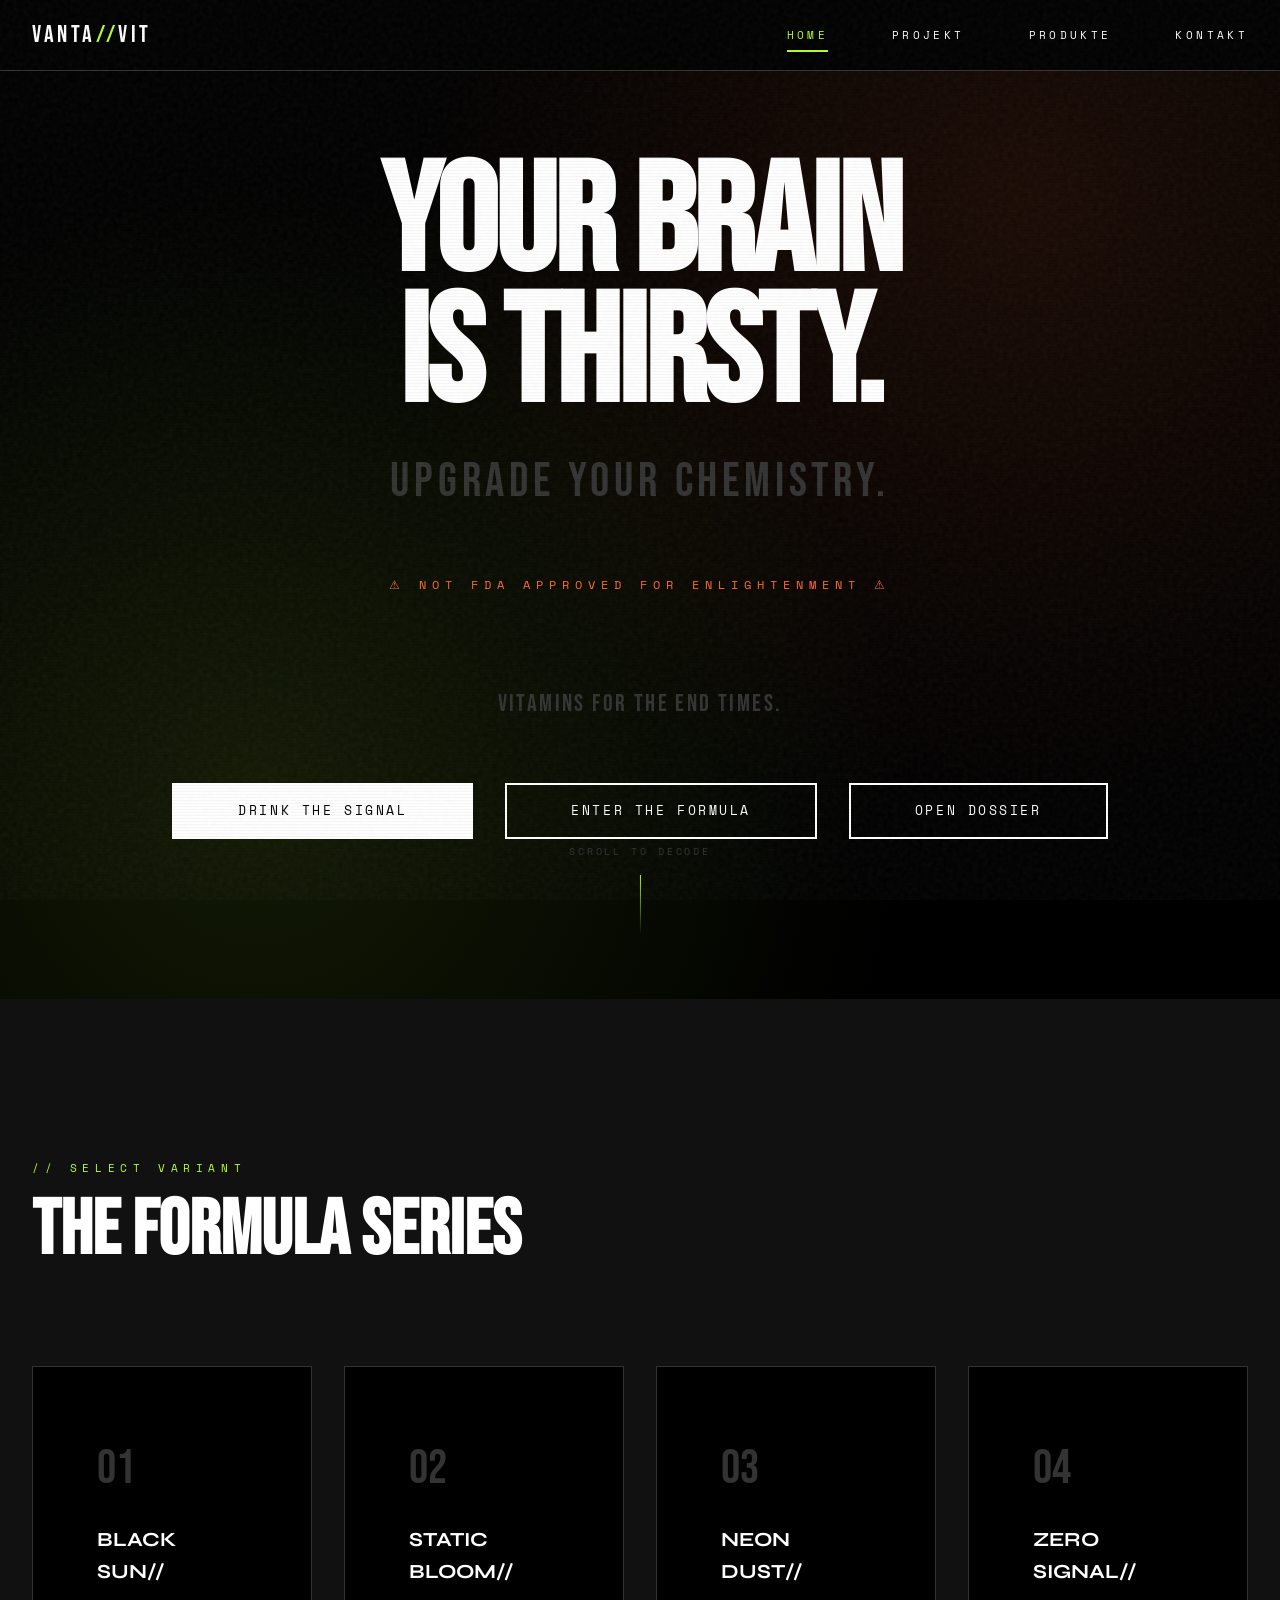
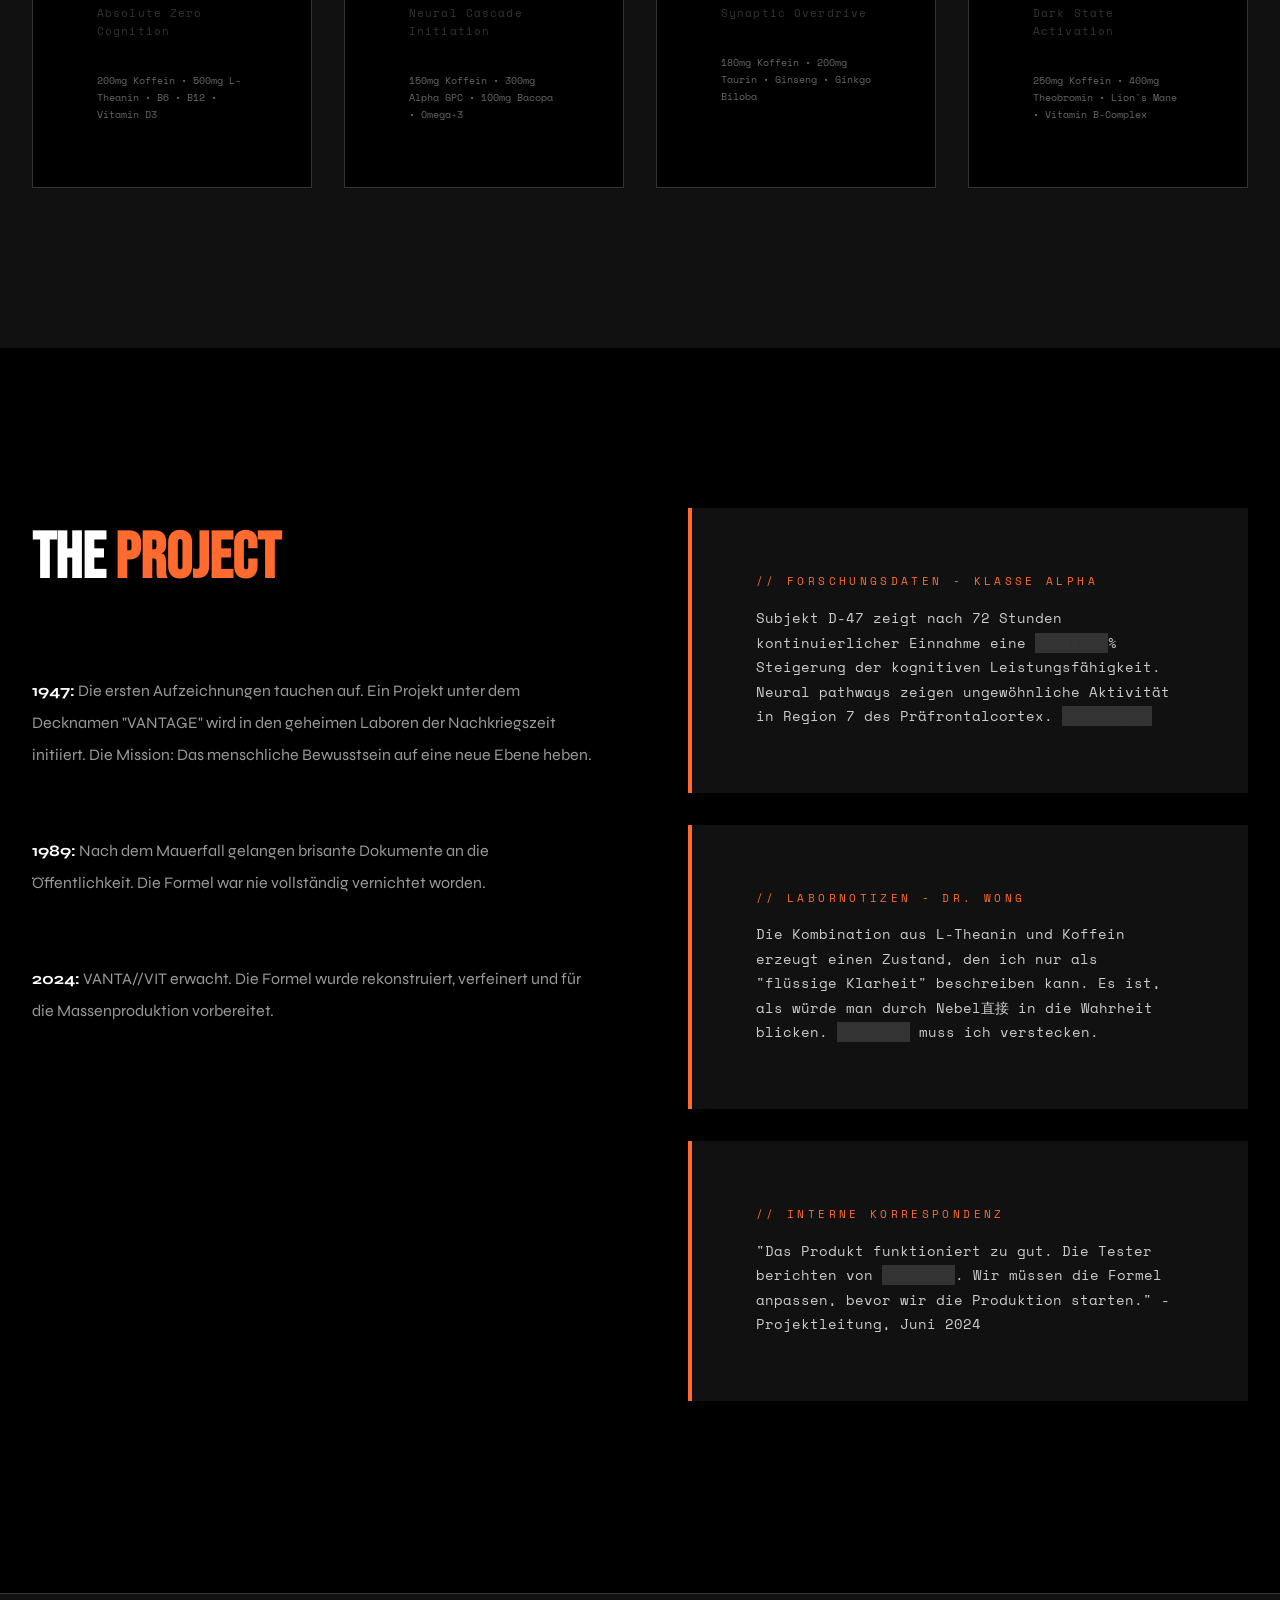
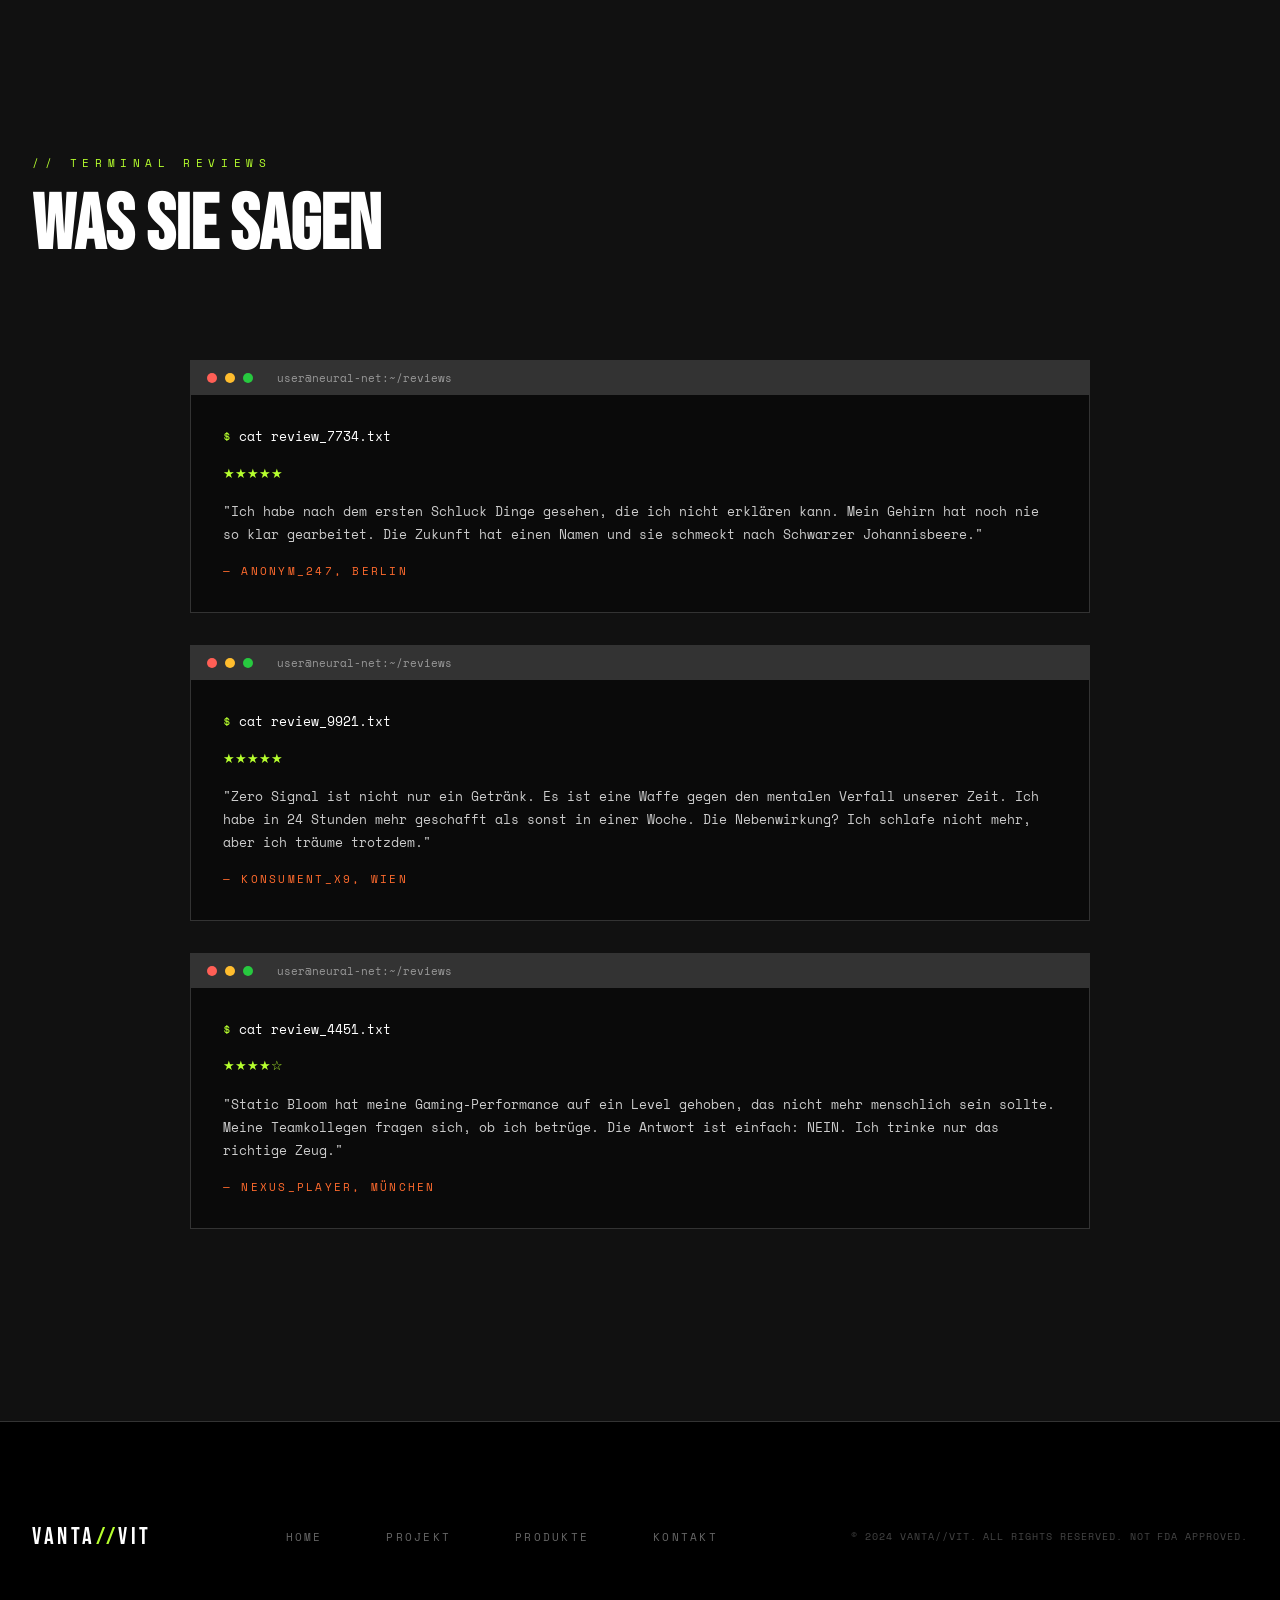
==== commit d0faba87: "VANTA//VIT complete redesign - brutalist cyberpunk brand" ====
--- a/index.html
+++ b/index.html
@@ -1,214 +1,199 @@
 <!DOCTYPE html>
-<html lang="en">
+<html lang="de">
 <head>
     <meta charset="UTF-8">
     <meta name="viewport" content="width=device-width, initial-scale=1.0">
-    <title>NOIR//SYSTEM — Creative Studio</title>
-    <link rel="stylesheet" href="style.css">
+    <title>VANTA//VIT - Neuro-Performance Getränk</title>
     <link rel="preconnect" href="https://fonts.googleapis.com">
     <link rel="preconnect" href="https://fonts.gstatic.com" crossorigin>
-    <link href="https://fonts.googleapis.com/css2?family=Bebas+Neue&family=Space+Mono:wght@400;700&family=Syne:wght@400;500;700;800&display=swap" rel="stylesheet">
+    <link href="https://fonts.googleapis.com/css2?family=Bebas+Neue&family=Space+Mono:wght@400;700&family=Syne:wght@400;700;800&display=swap" rel="stylesheet">
+    <link rel="stylesheet" href="style.css">
 </head>
 <body>
     <div class="noise-overlay"></div>
+    <div class="scanlines"></div>
     
     <nav class="main-nav">
-        <a href="index.html" class="logo">NOIR//<span class="highlight">SYSTEM</span></a>
+        <a href="index.html" class="logo">VANTA<span>//</span>VIT</a>
         <div class="nav-links">
-            <a href="work.html">WORK</a>
-            <a href="about.html">ABOUT</a>
-            <a href="manifesto.html">MANIFESTO</a>
-            <a href="contact.html">CONTACT</a>
-        </div>
-        <div class="nav-toggle">MENU +</div>
+            <a href="index.html" class="active">HOME</a>
+            <a href="about.html">PROJEKT</a>
+            <a href="products.html">PRODUKTE</a>
+            <a href="contact.html">KONTAKT</a>
+        </div>
+        <button class="nav-toggle">MENU</button>
     </nav>
 
-    <main>
-        <section class="hero">
-            <div class="hero-content">
-                <h1 class="hero-title">
-                    <span class="line">WE DESIGN</span>
-                    <span class="line indent">CHAOS INTO</span>
-                    <span class="line highlight-text">CLARITY</span>
-                </h1>
-                <div class="hero-subtitle">
-                    <p>— EST. 2019 — BERLIN — TOKYO — NYC —</p>
-                    <p class="marquee"><span>BRANDING /// DIGITAL /// ART DIRECTION /// MOTION ///</span></p>
-                </div>
-            </div>
-            <div class="hero-scroll-indicator">
-                <span>SCROLL</span>
-                <div class="scroll-line"></div>
-            </div>
-        </section>
-
-        <section class="manifesto-preview">
-            <div class="manifesto-label">
-                <span class="glitch" data-text="MANIFESTO">MANIFESTO</span>
-            </div>
-            <div class="manifesto-text">
-                <p>WE REJECT THE ORDINARY. WE REJECT THE SAFE CHOICE. WE REJECT THE templates THAT CROWD THE INTERNET. WE CREATE FOR THOSE WHO DARE TO BE DIFFERENT. OUR WORK IS NOT FOR EVERYONE — AND THAT'S THE POINT.</p>
-            </div>
-            <a href="manifesto.html" class="read-more">READ FULL MANIFESTO →</a>
-        </section>
-
-        <section class="selected-work">
-            <div class="section-header">
-                <h2>SELECTED WORK</h2>
-                <span class="section-number">001</span>
-            </div>
-            <div class="work-grid">
-                <article class="work-item large" data-speed="0.8">
-                    <div class="work-image">
-                        <div class="work-placeholder" style="background: linear-gradient(135deg, #B6FF2E 0%, #8CBF1A 50%, #B6FF2E 100%);">NS_01</div>
-                    </div>
-                    <div class="work-info">
-                        <h3>NOVA//STORM</h3>
-                        <p>Brand Identity + Digital</p>
-                        <span class="year">2024</span>
-                    </div>
-                </article>
-                <article class="work-item" data-speed="1.1">
-                    <div class="work-image">
-                        <div class="work-placeholder" style="background: linear-gradient(45deg, #FF2E2E 0%, #CC2525 50%, #FF2E2E 100%);">VX_02</div>
-                    </div>
-                    <div class="work-info">
-                        <h3>VOID//X</h3>
-                        <p>Art Direction</p>
-                        <span class="year">2024</span>
-                    </div>
-                </article>
-                <article class="work-item offset-top" data-speed="0.9">
-                    <div class="work-image">
-                        <div class="work-placeholder" style="background: linear-gradient(180deg, #2E6BFF 0%, #1E4FCC 50%, #2E6BFF 100%);">KR_03</div>
-                    </div>
-                    <div class="work-info">
-                        <h3>KIRA//REC</h3>
-                        <p>Web Experience</p>
-                        <span class="year">2023</span>
-                    </div>
-                </article>
-                <article class="work-item wide" data-speed="1.0">
-                    <div class="work-image">
-                        <div class="work-placeholder" style="background: linear-gradient(135deg, #000 0%, #333 50%, #000 100%); color: #B6FF2E;">PH_04</div>
-                    </div>
-                    <div class="work-info">
-                        <h3>PHANTOM//COLLECTIVE</h3>
-                        <p>Full Brand System</p>
-                        <span class="year">2023</span>
-                    </div>
-                </article>
-                <article class="work-item" data-speed="1.2">
-                    <div class="work-image">
-                        <div class="work-placeholder" style="background: repeating-linear-gradient(45deg, #000 0px, #000 10px, #fff 10px, #fff 20px);">EC_05</div>
-                    </div>
-                    <div class="work-info">
-                        <h3>ECHO//CHAMBER</h3>
-                        <p>Motion Design</p>
-                        <span class="year">2023</span>
-                    </div>
-                </article>
-            </div>
-            <a href="work.html" class="view-all">VIEW ALL PROJECTS</a>
-        </section>
-
-        <section class="philosophy">
-            <div class="philosophy-content">
-                <div class="philosophy-statement">
-                    <span class="label">PHILOSOPHY</span>
-                    <h2>WE DON'T DESIGN.<br>WE DISRUPT.</h2>
-                </div>
-                <div class="philosophy-text">
-                    <p>Every brand has a story. Most are forgettable. We craft narratives that demand attention, that refuse to be ignored, that linger in the mind like an unforgettable melody.</p>
-                    <p>Our approach is simple: deconstruct, reconstruct, transcend.</p>
-                </div>
-            </div>
-            <div class="philosophy-visual">
-                <div class="visual-element rotate"></div>
-                <div class="visual-element shift"></div>
-            </div>
-        </section>
-
-        <section class="featured-case-study">
-            <div class="case-study-split">
-                <div class="case-image">
-                    <div class="case-placeholder">
-                        <span class="case-label">FEATURED</span>
-                        <h3>NEON//DREAMS</h3>
-                    </div>
-                </div>
-                <div class="case-content">
-                    <span class="case-number">2024</span>
-                    <h3>NEON//DREAMS</h3>
-                    <p class="case-subtitle">Tokyo-based fashion label</p>
-                    <p class="case-description">A complete brand transformation for Tokyo's most innovative streetwear label. We stripped away the noise and revealed the raw energy underneath.</p>
-                    <div class="case-stats">
-                        <div class="stat">
-                            <span class="stat-number">340%</span>
-                            <span class="stat-label">Engagement ↑</span>
-                        </div>
-                        <div class="stat">
-                            <span class="stat-number">12</span>
-                            <span class="stat-label">Markets</span>
-                        </div>
-                    </div>
-                    <a href="case-study.html" class="case-link">FULL CASE STUDY →</a>
-                </div>
-            </div>
-        </section>
-
-        <section class="clients">
-            <div class="section-header">
-                <h2>TRUSTED BY</h2>
-                <span class="section-number">002</span>
-            </div>
-            <div class="clients-grid">
-                <div class="client-logo">SONY</div>
-                <div class="client-logo">PUMA</div>
-                <div class="client-logo">NIKE</div>
-                <div class="client-logo">ADIDAS</div>
-                <div class="client-logo">HYPER</div>
-                <div class="client-logo">WIRED</div>
-                <div class="client-logo">FUTURE</div>
-                <div class="client-logo">PULSE</div>
-            </div>
-        </section>
-
-        <section class="contact-cta">
-            <div class="cta-content">
-                <span class="cta-label">READY?</span>
-                <h2 class="cta-title">LET'S BREAK<br>SOMETHING<br><span class="highlight-text">BEAUTIFUL</span></h2>
-                <a href="contact.html" class="cta-button">GET IN TOUCH</a>
-            </div>
-            <div class="cta-decoration">
-                <div class="deco-circle"></div>
-                <div class="deco-line"></div>
-            </div>
-        </section>
-    </main>
-
-    <footer class="main-footer">
-        <div class="footer-top">
-            <div class="footer-logo">NOIR//<span class="highlight">SYSTEM</span></div>
+    <section class="hero">
+        <div class="hero-content">
+            <h1 class="hero-headline">
+                <span class="glitch">YOUR BRAIN</span><br>
+                <span class="glitch">IS THIRSTY.</span>
+            </h1>
+            <p class="hero-subheadline">UPGRADE YOUR CHEMISTRY.</p>
+            <p class="hero-warning">⚠ NOT FDA APPROVED FOR ENLIGHTENMENT ⚠</p>
+            <p class="hero-subheadline" style="font-size: clamp(1rem, 2.5vw, 1.5rem); margin-bottom: var(--spacing-lg);">VITAMINS FOR THE END TIMES.</p>
+            <div class="hero-ctas">
+                <a href="#" class="cta-btn primary">DRINK THE SIGNAL</a>
+                <a href="products.html" class="cta-btn">ENTER THE FORMULA</a>
+                <a href="about.html" class="cta-btn">OPEN DOSSIER</a>
+            </div>
+        </div>
+        <div class="hero-scroll">
+            <span>SCROLL TO DECODE</span>
+            <div class="scroll-line"></div>
+        </div>
+    </section>
+
+    <section class="products-section">
+        <span class="section-label">// SELECT VARIANT</span>
+        <h2 class="section-title">THE FORMULA SERIES</h2>
+        
+        <div class="products-grid">
+            <div class="product-card">
+                <div class="product-code">01</div>
+                <h3 class="product-name">BLACK SUN//</h3>
+                <p class="product-tagline">Absolute Zero Cognition</p>
+                <p class="product-ingredients">200mg Koffein • 500mg L-Theanin • B6 • B12 • Vitamin D3</p>
+            </div>
+            
+            <div class="product-card">
+                <div class="product-code">02</div>
+                <h3 class="product-name">STATIC BLOOM//</h3>
+                <p class="product-tagline">Neural Cascade Initiation</p>
+                <p class="product-ingredients">150mg Koffein • 300mg Alpha GPC • 100mg Bacopa • Omega-3</p>
+            </div>
+            
+            <div class="product-card">
+                <div class="product-code">03</div>
+                <h3 class="product-name">NEON DUST//</h3>
+                <p class="product-tagline">Synaptic Overdrive</p>
+                <p class="product-ingredients">180mg Koffein • 200mg Taurin • Ginseng • Ginkgo Biloba</p>
+            </div>
+            
+            <div class="product-card">
+                <div class="product-code">04</div>
+                <h3 class="product-name">ZERO SIGNAL//</h3>
+                <p class="product-tagline">Dark State Activation</p>
+                <p class="product-ingredients">250mg Koffein • 400mg Theobromin • Lion's Mane • Vitamin B-Complex</p>
+            </div>
+        </div>
+    </section>
+
+    <section class="lore-section">
+        <div class="lore-grid">
+            <div class="lore-content">
+                <h2>THE <span>PROJECT</span></h2>
+                <p class="lore-text">
+                    <strong>1947:</strong> Die ersten Aufzeichnungen tauchen auf. Ein Projekt unter dem Decknamen "VANTAGE" wird in den geheimen Laboren der Nachkriegszeit initiiert. Die Mission: Das menschliche Bewusstsein auf eine neue Ebene heben.
+                </p>
+                <p class="lore-text">
+                    <strong>1989:</strong> Nach dem Mauerfall gelangen brisante Dokumente an die Öffentlichkeit. Die Formel war nie vollständig vernichtet worden.
+                </p>
+                <p class="lore-text">
+                    <strong>2024:</strong> VANTA//VIT erwacht. Die Formel wurde rekonstruiert, verfeinert und für die Massenproduktion vorbereitet.
+                </p>
+            </div>
+            
+            <div class="research-notes">
+                <div class="research-note">
+                    <div class="note-header">// FORSCHUNGSDATEN - KLASSE ALPHA</div>
+                    <div class="note-content">
+                        Subjekt D-47 zeigt nach 72 Stunden kontinuierlicher Einnahme eine <span class="redacted">████████</span>% Steigerung der kognitiven Leistungsfähigkeit. Neural pathways zeigen ungewöhnliche Aktivität in Region 7 des Präfrontalcortex. <span class="redacted">██████████</span>
+                    </div>
+                </div>
+                
+                <div class="research-note">
+                    <div class="note-header">// LABORNOTIZEN - DR. WONG</div>
+                    <div class="note-content">
+                        Die Kombination aus L-Theanin und Koffein erzeugt einen Zustand, den ich nur als "flüssige Klarheit" beschreiben kann. Es ist, als würde man durch Nebel直接 in die Wahrheit blicken. <span class="redacted">████████</span> muss ich verstecken.
+                    </div>
+                </div>
+                
+                <div class="research-note">
+                    <div class="note-header">// INTERNE KORRESPONDENZ</div>
+                    <div class="note-content">
+                        "Das Produkt funktioniert zu gut. Die Tester berichten von <span class="redacted">████████</span>. Wir müssen die Formel anpassen, bevor wir die Produktion starten." - Projektleitung, Juni 2024
+                    </div>
+                </div>
+            </div>
+        </div>
+    </section>
+
+    <section class="social-proof-section">
+        <span class="section-label">// TERMINAL REVIEWS</span>
+        <h2 class="section-title">WAS SIE SAGEN</h2>
+        
+        <div class="terminal-reviews">
+            <div class="terminal">
+                <div class="terminal-header">
+                    <span class="terminal-dot red"></span>
+                    <span class="terminal-dot yellow"></span>
+                    <span class="terminal-dot green"></span>
+                    <span class="terminal-title">user@neural-net:~/reviews</span>
+                </div>
+                <div class="terminal-body">
+                    <div class="terminal-line">
+                        <span class="prompt">$</span> <span class="command">cat review_7734.txt</span>
+                    </div>
+                    <div class="review-rating">★★★★★</div>
+                    <div class="review-text">
+                        "Ich habe nach dem ersten Schluck Dinge gesehen, die ich nicht erklären kann. Mein Gehirn hat noch nie so klar gearbeitet. Die Zukunft hat einen Namen und sie schmeckt nach Schwarzer Johannisbeere."
+                    </div>
+                    <div class="review-author">— ANONYM_247, BERLIN</div>
+                </div>
+            </div>
+            
+            <div class="terminal">
+                <div class="terminal-header">
+                    <span class="terminal-dot red"></span>
+                    <span class="terminal-dot yellow"></span>
+                    <span class="terminal-dot green"></span>
+                    <span class="terminal-title">user@neural-net:~/reviews</span>
+                </div>
+                <div class="terminal-body">
+                    <div class="terminal-line">
+                        <span class="prompt">$</span> <span class="command">cat review_9921.txt</span>
+                    </div>
+                    <div class="review-rating">★★★★★</div>
+                    <div class="review-text">
+                        "Zero Signal ist nicht nur ein Getränk. Es ist eine Waffe gegen den mentalen Verfall unserer Zeit. Ich habe in 24 Stunden mehr geschafft als sonst in einer Woche. Die Nebenwirkung? Ich schlafe nicht mehr, aber ich träume trotzdem."
+                    </div>
+                    <div class="review-author">— KONSUMENT_X9, WIEN</div>
+                </div>
+            </div>
+            
+            <div class="terminal">
+                <div class="terminal-header">
+                    <span class="terminal-dot red"></span>
+                    <span class="terminal-dot yellow"></span>
+                    <span class="terminal-dot green"></span>
+                    <span class="terminal-title">user@neural-net:~/reviews</span>
+                </div>
+                <div class="terminal-body">
+                    <div class="terminal-line">
+                        <span class="prompt">$</span> <span class="command">cat review_4451.txt</span>
+                    </div>
+                    <div class="review-rating">★★★★☆</div>
+                    <div class="review-text">
+                        "Static Bloom hat meine Gaming-Performance auf ein Level gehoben, das nicht mehr menschlich sein sollte. Meine Teamkollegen fragen sich, ob ich betrüge. Die Antwort ist einfach: NEIN. Ich trinke nur das richtige Zeug."
+                    </div>
+                    <div class="review-author">— NEXUS_PLAYER, MÜNCHEN</div>
+                </div>
+            </div>
+        </div>
+    </section>
+
+    <footer class="footer">
+        <div class="footer-content">
+            <div class="footer-logo">VANTA<span>//</span>VIT</div>
             <div class="footer-links">
-                <a href="work.html">WORK</a>
-                <a href="about.html">ABOUT</a>
-                <a href="manifesto.html">MANIFESTO</a>
-                <a href="contact.html">CONTACT</a>
-            </div>
-        </div>
-        <div class="footer-bottom">
-            <div class="footer-location">
-                <span>BERLIN</span>·<span>TOKYO</span>·<span>NYC</span>
-            </div>
-            <div class="footer-social">
-                <a href="#">INSTAGRAM</a>
-                <a href="#">TWITTER</a>
-                <a href="#">LINKEDIN</a>
-            </div>
-            <div class="footer-copyright">
-                © 2024 NOIR//SYSTEM. ALL RIGHTS RESERVED.
-            </div>
+                <a href="index.html">HOME</a>
+                <a href="about.html">PROJEKT</a>
+                <a href="products.html">PRODUKTE</a>
+                <a href="contact.html">KONTAKT</a>
+            </div>
+            <p class="footer-copy">© 2024 VANTA//VIT. ALL RIGHTS RESERVED. NOT FDA APPROVED.</p>
         </div>
     </footer>
 
--- a/style.css
+++ b/style.css
@@ -1,9 +1,10 @@
 :root {
     --color-white: #FFFFFF;
     --color-black: #000000;
-    --color-accent-lime: #B6FF2E;
-    --color-accent-red: #FF2E2E;
-    --color-accent-blue: #2E6BFF;
+    --color-acid-green: #B6FF2E;
+    --color-toxic-orange: #FF6B2E;
+    --color-dark-gray: #111111;
+    --color-gray: #333333;
     
     --font-display: 'Bebas Neue', sans-serif;
     --font-mono: 'Space Mono', monospace;
@@ -13,118 +14,31 @@
     --spacing-sm: 1rem;
     --spacing-md: 2rem;
     --spacing-lg: 4rem;
-    --spacing-xl: 8rem;
-    --spacing-xxl: 12rem;
+    --spacing-xl: 6rem;
+    --spacing-xxl: 10rem;
 }
 
 *, *::before, *::after {
     margin: 0;
     padding: 0;
     box-sizing: border-box;
-    border-radius: 0 !important;
-}
-
-/* ========================
-   BRUTALIST PATTERNS
-   ======================== */
-
-/* Diagonal stripes pattern */
-.brutalist-stripes {
-    background: repeating-linear-gradient(
-        45deg,
-        var(--color-black),
-        var(--color-black) 10px,
-        var(--color-white) 10px,
-        var(--color-white) 20px
-    );
-}
-
-/* Grid pattern */
-.brutalist-grid {
-    background-image: 
-        linear-gradient(var(--color-black) 2px, transparent 2px),
-        linear-gradient(90deg, var(--color-black) 2px, transparent 2px);
-    background-size: 40px 40px;
-    background-position: -2px -2px;
-}
-
-/* Dots pattern */
-.brutalist-dots {
-    background-image: radial-gradient(var(--color-black) 3px, transparent 3px);
-    background-size: 20px 20px;
-}
-
-/* Checkerboard */
-.brutalist-checker {
-    background-image: 
-        linear-gradient(45deg, var(--color-black) 25%, transparent 25%),
-        linear-gradient(-45deg, var(--color-black) 25%, transparent 25%),
-        linear-gradient(45deg, transparent 75%, var(--color-black) 75%),
-        linear-gradient(-45deg, transparent 75%, var(--color-black) 75%);
-    background-size: 20px 20px;
-    background-position: 0 0, 0 10px, 10px -10px, -10px 0px;
-    background-color: var(--color-white);
-}
-
-/* Zigzag pattern */
-.brutalist-zigzag {
-    background: linear-gradient(135deg, var(--color-black) 25%, transparent 25%) -10px 0,
-                linear-gradient(225deg, var(--color-black) 25%, transparent 25%) -10px 0,
-                linear-gradient(315deg, var(--color-black) 25%, transparent 25%),
-                linear-gradient(45deg, var(--color-black) 25%, transparent 25%);
-    background-size: 20px 20px;
-    background-color: var(--color-white);
 }
 
 html {
     scroll-behavior: smooth;
     font-size: 16px;
-    min-height: 100%;
-}
-
-html, body {
-    min-height: 100vh;
-    min-height: 100dvh;
 }
 
 body {
     font-family: var(--font-body);
-    font-size: 1rem;
-    background-color: var(--color-white);
-    color: var(--color-black);
+    background-color: var(--color-black);
+    color: var(--color-white);
     line-height: 1.6;
     overflow-x: hidden;
-    cursor: pointer;
-    -webkit-font-smoothing: antialiased;
-    -moz-osx-font-smoothing: grayscale;
-}
-
-a:focus,
-button:focus,
-.nav-links a:focus {
-    outline: 2px solid var(--color-accent-lime);
-    outline-offset: 3px;
-}
-
-a:focus:not(:focus-visible),
-button:focus:not(:focus-visible),
-.nav-links a:focus:not(:focus-visible) {
-    outline: none;
-}
-
-a:focus-visible,
-button:focus-visible,
-.nav-links a:focus-visible {
-    outline: 2px solid var(--color-accent-lime);
-    outline-offset: 3px;
-}
-
-.noise-overlay {
-    display: none;
 }
 
 ::selection {
-    background: var(--color-accent-lime);
+    background: var(--color-acid-green);
     color: var(--color-black);
 }
 
@@ -137,6 +51,36 @@
 img {
     max-width: 100%;
     height: auto;
+}
+
+.noise-overlay {
+    position: fixed;
+    top: 0;
+    left: 0;
+    width: 100%;
+    height: 100%;
+    pointer-events: none;
+    z-index: 9999;
+    opacity: 0.05;
+    background-image: url("data:image/svg+xml,%3Csvg viewBox='0 0 200 200' xmlns='http://www.w3.org/2000/svg'%3E%3Cfilter id='noise'%3E%3CfeTurbulence type='fractalNoise' baseFrequency='0.9' numOctaves='4' stitchTiles='stitch'/%3E%3C/filter%3E%3Crect width='100%25' height='100%25' filter='url(%23noise)'/%3E%3C/svg%3E");
+}
+
+.scanlines {
+    position: fixed;
+    top: 0;
+    left: 0;
+    width: 100%;
+    height: 100%;
+    pointer-events: none;
+    z-index: 9998;
+    background: repeating-linear-gradient(
+        0deg,
+        rgba(0, 0, 0, 0.1) 0px,
+        rgba(0, 0, 0, 0.1) 1px,
+        transparent 1px,
+        transparent 3px
+    );
+    opacity: 0.3;
 }
 
 .main-nav {
@@ -144,37 +88,45 @@
     top: 0;
     left: 0;
     width: 100%;
-    padding: var(--spacing-md);
+    padding: var(--spacing-sm) var(--spacing-md);
     display: flex;
     justify-content: space-between;
     align-items: center;
     z-index: 1000;
-    background: #ffffff;
-    border-bottom: 4px solid #000;
-    box-shadow: 8px 8px 0 #000;
+    background: rgba(0, 0, 0, 0.9);
+    backdrop-filter: blur(10px);
+    border-bottom: 1px solid var(--color-gray);
+    transition: transform 0.3s ease;
+}
+
+.main-nav.nav-hidden {
+    transform: translateY(-100%);
 }
 
 .logo {
     font-family: var(--font-display);
     font-size: 1.5rem;
-    letter-spacing: 0.1em;
-}
-
-.logo .highlight {
-    color: var(--color-accent-lime);
+    letter-spacing: 0.15em;
+    color: var(--color-white);
+}
+
+.logo span {
+    color: var(--color-acid-green);
 }
 
 .nav-links {
     display: flex;
-    gap: var(--spacing-md);
+    gap: var(--spacing-lg);
 }
 
 .nav-links a {
     font-family: var(--font-mono);
-    font-size: 0.75rem;
-    letter-spacing: 0.2em;
+    font-size: 0.7rem;
+    letter-spacing: 0.3em;
     position: relative;
-    padding: 0.25rem 0;
+    padding: 0.5rem 0;
+    text-transform: uppercase;
+    transition: color 0.3s ease;
 }
 
 .nav-links a::after {
@@ -184,8 +136,13 @@
     left: 0;
     width: 0;
     height: 2px;
-    background: var(--color-accent-lime);
+    background: var(--color-acid-green);
     transition: width 0.3s ease;
+}
+
+.nav-links a:hover,
+.nav-links a.active {
+    color: var(--color-acid-green);
 }
 
 .nav-links a:hover::after,
@@ -194,585 +151,399 @@
 }
 
 .nav-toggle {
-    font-family: var(--font-mono);
-    font-size: 0.75rem;
+    display: none;
+    font-family: var(--font-mono);
+    font-size: 0.7rem;
     letter-spacing: 0.2em;
     cursor: pointer;
-    display: none;
+    background: none;
+    border: none;
+    color: var(--color-white);
+    padding: 0.5rem;
 }
 
 .hero {
-    min-height: 70vh;
-    max-height: 80vh;
+    min-height: 100vh;
     display: flex;
     flex-direction: column;
     justify-content: center;
-    padding: var(--spacing-xxl) var(--spacing-xl);
+    align-items: center;
+    padding: var(--spacing-xxl) var(--spacing-md);
     position: relative;
     overflow: hidden;
+    background: var(--color-black);
+}
+
+.hero::before {
+    content: '';
+    position: absolute;
+    top: 0;
+    left: 0;
+    width: 100%;
+    height: 100%;
+    background: 
+        radial-gradient(circle at 20% 80%, rgba(182, 255, 46, 0.1) 0%, transparent 50%),
+        radial-gradient(circle at 80% 20%, rgba(255, 107, 46, 0.1) 0%, transparent 50%);
+    pointer-events: none;
 }
 
 .hero-content {
-    max-width: 90%;
-}
-
-.hero-title {
-    font-family: var(--font-display);
-    font-size: clamp(2rem, 5vw, 4rem);
-    line-height: 0.9;
+    text-align: center;
+    max-width: 1200px;
+    position: relative;
+    z-index: 2;
+}
+
+.hero-headline {
+    font-family: var(--font-display);
+    font-size: clamp(3rem, 12vw, 10rem);
+    line-height: 0.85;
     letter-spacing: -0.02em;
     text-transform: uppercase;
-    word-wrap: break-word;
-    overflow-wrap: break-word;
-}
-
-.hero-title .line {
-    display: block;
-}
-
-.hero-title .indent {
-    margin-left: 10vw;
-}
-
-.hero-title .highlight-text {
-    color: var(--color-accent-lime);
-}
-
-.hero-subtitle {
-    margin-top: var(--spacing-lg);
-    font-family: var(--font-mono);
-    font-size: 0.875rem;
-    letter-spacing: 0.3em;
-}
-
-.marquee {
-    margin-top: var(--spacing-sm);
-    overflow: hidden;
-    white-space: nowrap;
-}
-
-.marquee span {
+    margin-bottom: var(--spacing-md);
+}
+
+.hero-headline .glitch {
     display: inline-block;
-}
-
-@keyframes marquee {
-    0% { transform: translateX(0); }
-    100% { transform: translateX(-50%); }
-}
-
-.hero-scroll-indicator {
+    position: relative;
+    animation: glitch 3s infinite;
+}
+
+@keyframes glitch {
+    0%, 90%, 100% { transform: translate(0); }
+    92% { transform: translate(-5px, 2px); }
+    94% { transform: translate(5px, -2px); }
+    96% { transform: translate(-3px, -1px); }
+    98% { transform: translate(3px, 1px); }
+}
+
+.hero-subheadline {
+    font-family: var(--font-display);
+    font-size: clamp(1.5rem, 4vw, 3rem);
+    line-height: 1.2;
+    color: var(--color-gray);
+    margin-bottom: var(--spacing-lg);
+    text-transform: uppercase;
+    letter-spacing: 0.1em;
+}
+
+.hero-warning {
+    font-family: var(--font-mono);
+    font-size: 0.75rem;
+    color: var(--color-toxic-orange);
+    letter-spacing: 0.5em;
+    margin-bottom: var(--spacing-xl);
+    text-transform: uppercase;
+}
+
+.hero-ctas {
+    display: flex;
+    gap: var(--spacing-md);
+    flex-wrap: wrap;
+    justify-content: center;
+}
+
+.cta-btn {
+    font-family: var(--font-mono);
+    font-size: 0.8rem;
+    letter-spacing: 0.2em;
+    padding: var(--spacing-sm) var(--spacing-lg);
+    border: 2px solid var(--color-white);
+    background: transparent;
+    color: var(--color-white);
+    cursor: pointer;
+    transition: all 0.3s ease;
+    text-transform: uppercase;
+}
+
+.cta-btn:hover {
+    background: var(--color-acid-green);
+    color: var(--color-black);
+    border-color: var(--color-acid-green);
+    box-shadow: 0 0 30px rgba(182, 255, 46, 0.5);
+}
+
+.cta-btn.primary {
+    background: var(--color-white);
+    color: var(--color-black);
+    border-color: var(--color-white);
+}
+
+.cta-btn.primary:hover {
+    background: var(--color-acid-green);
+    border-color: var(--color-acid-green);
+}
+
+.hero-scroll {
     position: absolute;
     bottom: var(--spacing-lg);
-    left: var(--spacing-md);
+    left: 50%;
+    transform: translateX(-50%);
     display: flex;
     flex-direction: column;
     align-items: center;
     gap: var(--spacing-sm);
     font-family: var(--font-mono);
-    font-size: 0.75rem;
+    font-size: 0.6rem;
     letter-spacing: 0.3em;
+    color: var(--color-gray);
 }
 
 .scroll-line {
     width: 1px;
     height: 60px;
+    background: linear-gradient(to bottom, var(--color-acid-green), transparent);
+    animation: scrollPulse 2s infinite;
+}
+
+@keyframes scrollPulse {
+    0%, 100% { opacity: 1; transform: scaleY(1); }
+    50% { opacity: 0.5; transform: scaleY(0.5); }
+}
+
+.products-section {
+    padding: var(--spacing-xxl) var(--spacing-md);
+    background: var(--color-dark-gray);
+}
+
+.section-label {
+    font-family: var(--font-mono);
+    font-size: 0.7rem;
+    color: var(--color-acid-green);
+    letter-spacing: 0.5em;
+    text-transform: uppercase;
+    display: block;
+    margin-bottom: var(--spacing-sm);
+}
+
+.section-title {
+    font-family: var(--font-display);
+    font-size: clamp(2rem, 6vw, 5rem);
+    line-height: 1;
+    text-transform: uppercase;
+    margin-bottom: var(--spacing-xl);
+}
+
+.products-grid {
+    display: grid;
+    grid-template-columns: repeat(4, 1fr);
+    gap: var(--spacing-md);
+}
+
+.product-card {
     background: var(--color-black);
-}
-
-@keyframes scrollLine {
-    0%, 100% { transform: scaleY(1); opacity: 1; }
-    50% { transform: scaleY(0.3); opacity: 0.5; }
-}
-
-.manifesto-preview {
+    border: 1px solid var(--color-gray);
+    padding: var(--spacing-lg);
+    transition: all 0.4s ease;
+    position: relative;
+    overflow: hidden;
+}
+
+.product-card::before {
+    content: '';
+    position: absolute;
+    top: 0;
+    left: 0;
+    width: 100%;
+    height: 4px;
+    background: var(--color-acid-green);
+    transform: scaleX(0);
+    transform-origin: left;
+    transition: transform 0.4s ease;
+}
+
+.product-card:hover {
+    border-color: var(--color-acid-green);
+    transform: translateY(-10px);
+}
+
+.product-card:hover::before {
+    transform: scaleX(1);
+}
+
+.product-code {
+    font-family: var(--font-display);
+    font-size: 3rem;
+    color: var(--color-gray);
+    margin-bottom: var(--spacing-sm);
+    transition: color 0.3s ease;
+}
+
+.product-card:hover .product-code {
+    color: var(--color-acid-green);
+}
+
+.product-name {
+    font-family: var(--font-body);
+    font-size: 1.25rem;
+    font-weight: 700;
+    text-transform: uppercase;
+    margin-bottom: var(--spacing-sm);
+}
+
+.product-tagline {
+    font-family: var(--font-mono);
+    font-size: 0.7rem;
+    color: var(--color-gray);
+    letter-spacing: 0.1em;
+    margin-bottom: var(--spacing-md);
+}
+
+.product-ingredients {
+    font-family: var(--font-mono);
+    font-size: 0.6rem;
+    color: #666;
+    line-height: 1.8;
+}
+
+.lore-section {
     padding: var(--spacing-xxl) var(--spacing-md);
     background: var(--color-black);
-    color: var(--color-white);
-    position: relative;
-    display: grid;
-    grid-template-columns: 1fr 2fr 1fr;
-    gap: var(--spacing-md);
-    align-items: center;
-}
-
-.manifesto-label .glitch {
-    font-family: var(--font-mono);
-    font-size: 0.75rem;
-    letter-spacing: 0.5em;
-    color: var(--color-accent-lime);
-}
-
-.manifesto-text {
-    font-family: var(--font-body);
-    font-size: clamp(1rem, 2.5vw, 1.5rem);
-    font-weight: 700;
-    line-height: 1.4;
-    text-transform: uppercase;
-    letter-spacing: 0.05em;
-}
-
-.read-more {
-    font-family: var(--font-mono);
-    font-size: 0.75rem;
-    letter-spacing: 0.3em;
-    color: var(--color-accent-lime);
-    text-align: right;
-    display: inline-block;
-}
-
-.selected-work {
-    padding: var(--spacing-xxl) var(--spacing-md);
-}
-
-.section-header {
-    display: flex;
-    justify-content: space-between;
-    align-items: baseline;
-    margin-bottom: var(--spacing-lg);
-    border-bottom: 4px solid var(--color-black);
-    padding-bottom: var(--spacing-sm);
-    box-shadow: 0 4px 0 var(--color-black);
-}
-
-.section-header h2 {
-    font-family: var(--font-display);
-    font-size: clamp(2rem, 6vw, 4rem);
-    letter-spacing: 0.05em;
-}
-
-.section-number {
-    font-family: var(--font-mono);
-    font-size: 0.875rem;
-    color: var(--color-accent-lime);
-}
-
-.work-grid {
-    display: grid;
-    grid-template-columns: repeat(12, 1fr);
-    gap: var(--spacing-md);
-}
-
-.work-item {
-    position: relative;
-    cursor: pointer;
-}
-
-.work-item.large {
-    grid-column: span 7;
-}
-
-.work-item.wide {
-    grid-column: span 8;
-}
-
-.work-item:nth-child(2) {
-    grid-column: 9 / -1;
-    margin-top: var(--spacing-xl);
-}
-
-.work-item.offset-top {
-    grid-column: 2 / 7;
-    margin-top: calc(-1 * var(--spacing-lg));
-}
-
-.work-item:nth-child(5) {
-    grid-column: 8 / 12;
-    margin-top: var(--spacing-lg);
-}
-
-.work-image {
-    width: 100%;
-    aspect-ratio: 4/3;
-    overflow: hidden;
-    position: relative;
-}
-
-.work-placeholder {
-    width: 100%;
-    height: 100%;
-    display: flex;
-    align-items: center;
-    justify-content: center;
-    font-family: var(--font-display);
-    font-size: 3rem;
-}
-
-.work-info {
-    padding: var(--spacing-sm) 0;
-}
-
-.work-info h3 {
-    font-family: var(--font-display);
-    font-size: 1.5rem;
-    letter-spacing: 0.1em;
-}
-
-.work-info p {
-    font-family: var(--font-mono);
-    font-size: 0.75rem;
-    color: #666;
-    margin-top: 0.25rem;
-}
-
-.work-info .year {
-    font-family: var(--font-mono);
-    font-size: 0.75rem;
-    color: var(--color-accent-lime);
-    position: absolute;
-    top: var(--spacing-sm);
-    right: var(--spacing-sm);
-    background: var(--color-black);
-    padding: 0.25rem 0.5rem;
-}
-
-.view-all {
-    display: block;
-    text-align: center;
-    margin-top: var(--spacing-xl);
-    font-family: var(--font-mono);
-    font-size: 0.875rem;
-    letter-spacing: 0.5em;
-    padding: var(--spacing-md);
-    border: 4px solid var(--color-black);
-    background: var(--color-white);
-    transition: all 0.1s ease;
-    box-shadow: 4px 4px 0 var(--color-black);
-}
-
-.view-all:hover {
-    background: var(--color-black);
-    color: var(--color-white);
-    transform: translate(4px, 4px);
-    box-shadow: none;
-}
-
-.philosophy {
-    padding: var(--spacing-xxl) var(--spacing-md);
-    background: var(--color-accent-lime);
+}
+
+.lore-grid {
     display: grid;
     grid-template-columns: 1fr 1fr;
     gap: var(--spacing-xl);
-    position: relative;
-    overflow: hidden;
-}
-
-.philosophy-statement {
-    position: relative;
-    z-index: 2;
-}
-
-.philosophy-statement .label {
-    font-family: var(--font-mono);
-    font-size: 0.75rem;
-    letter-spacing: 0.5em;
-    display: block;
+}
+
+.lore-content h2 {
+    font-family: var(--font-display);
+    font-size: clamp(2rem, 5vw, 4rem);
+    text-transform: uppercase;
+    margin-bottom: var(--spacing-lg);
+}
+
+.lore-content h2 span {
+    color: var(--color-toxic-orange);
+}
+
+.lore-text {
+    font-size: 1rem;
+    line-height: 2;
+    color: #999;
+    margin-bottom: var(--spacing-lg);
+}
+
+.lore-text strong {
+    color: var(--color-white);
+    font-weight: 700;
+}
+
+.research-note {
+    background: var(--color-dark-gray);
+    border-left: 4px solid var(--color-toxic-orange);
+    padding: var(--spacing-lg);
     margin-bottom: var(--spacing-md);
 }
 
-.philosophy-statement h2 {
-    font-family: var(--font-display);
-    font-size: clamp(2rem, 5vw, 4rem);
-    line-height: 0.9;
-    text-transform: uppercase;
-    word-wrap: break-word;
-    overflow-wrap: break-word;
-}
-
-.philosophy-text {
-    font-size: 1.125rem;
+.note-header {
+    font-family: var(--font-mono);
+    font-size: 0.7rem;
+    color: var(--color-toxic-orange);
+    letter-spacing: 0.3em;
+    margin-bottom: var(--spacing-sm);
+    text-transform: uppercase;
+}
+
+.note-content {
+    font-family: var(--font-mono);
+    font-size: 0.85rem;
     line-height: 1.8;
-}
-
-.philosophy-text p + p {
-    margin-top: var(--spacing-md);
-}
-
-.philosophy-visual {
-    position: absolute;
-    top: 0;
-    right: 0;
-    width: 50%;
-    height: 100%;
-    pointer-events: none;
-}
-
-.visual-element {
-    position: absolute;
-    border: 3px solid var(--color-black);
-}
-
-.visual-element.rotate {
-    width: 300px;
-    height: 300px;
-    top: 10%;
-    right: 20%;
-    transform: rotate(15deg);
-}
-
-.visual-element.shift {
-    width: 200px;
-    height: 200px;
-    bottom: 20%;
-    right: 5%;
-    background: var(--color-black);
-}
-
-@keyframes rotate {
-    0% { transform: rotate(15deg); }
-    100% { transform: rotate(375deg); }
-}
-
-@keyframes shift {
-    0%, 100% { transform: translate(0, 0); }
-    50% { transform: translate(30px, -30px); }
-}
-
-.featured-case-study {
-    padding: var(--spacing-xxl) 0;
-}
-
-.case-study-split {
-    display: grid;
-    grid-template-columns: 1fr 1fr;
-    min-height: 80vh;
-}
-
-.case-image {
-    background: var(--color-black);
+    color: #ccc;
+}
+
+.note-content .redacted {
+    background: var(--color-gray);
+    color: var(--color-gray);
+    padding: 0 0.25rem;
+    user-select: none;
+}
+
+.social-proof-section {
+    padding: var(--spacing-xxl) var(--spacing-md);
+    background: var(--color-dark-gray);
+    border-top: 1px solid var(--color-gray);
+}
+
+.terminal-reviews {
+    max-width: 900px;
+    margin: 0 auto;
+}
+
+.terminal {
+    background: #0a0a0a;
+    border: 1px solid var(--color-gray);
+    margin-bottom: var(--spacing-md);
+    font-family: var(--font-mono);
+    font-size: 0.8rem;
+}
+
+.terminal-header {
+    background: var(--color-gray);
+    padding: var(--spacing-xs) var(--spacing-sm);
     display: flex;
     align-items: center;
-    justify-content: center;
-    position: relative;
-    overflow: hidden;
-}
-
-.case-placeholder {
-    text-align: center;
+    gap: var(--spacing-xs);
+}
+
+.terminal-dot {
+    width: 10px;
+    height: 10px;
+    border-radius: 50%;
+}
+
+.terminal-dot.red { background: #ff5f56; }
+.terminal-dot.yellow { background: #ffbd2e; }
+.terminal-dot.green { background: #27c93f; }
+
+.terminal-title {
+    margin-left: var(--spacing-sm);
+    font-size: 0.7rem;
+    color: #999;
+}
+
+.terminal-body {
+    padding: var(--spacing-md);
+}
+
+.terminal-line {
+    margin-bottom: var(--spacing-sm);
+    color: #888;
+}
+
+.terminal-line .prompt {
+    color: var(--color-acid-green);
+}
+
+.terminal-line .command {
     color: var(--color-white);
 }
 
-.case-label {
-    font-family: var(--font-mono);
-    font-size: 0.75rem;
-    letter-spacing: 0.5em;
-    display: block;
-    margin-bottom: var(--spacing-md);
-}
-
-.case-placeholder h3 {
-    font-family: var(--font-display);
-    font-size: clamp(2rem, 5vw, 4rem);
-    color: var(--color-accent-lime);
-    word-wrap: break-word;
-    overflow-wrap: break-word;
-}
-
-.case-content {
-    padding: var(--spacing-xl);
-    display: flex;
-    flex-direction: column;
-    justify-content: center;
-    background: var(--color-white);
-}
-
-.case-number {
-    font-family: var(--font-mono);
-    font-size: 0.875rem;
-    color: var(--color-accent-lime);
-    display: block;
+.review-rating {
+    color: var(--color-acid-green);
     margin-bottom: var(--spacing-sm);
 }
 
-.case-content h3 {
-    font-family: var(--font-display);
-    font-size: 3rem;
-    margin-bottom: var(--spacing-xs);
-}
-
-.case-subtitle {
-    font-family: var(--font-mono);
-    font-size: 0.875rem;
-    color: #666;
-    margin-bottom: var(--spacing-md);
-}
-
-.case-description {
-    font-size: 1.125rem;
+.review-text {
+    color: #ccc;
     line-height: 1.8;
-    max-width: 90%;
-}
-
-.case-stats {
-    display: flex;
-    gap: var(--spacing-lg);
-    margin: var(--spacing-lg) 0;
-}
-
-.stat {
-    display: flex;
-    flex-direction: column;
-}
-
-.stat-number {
-    font-family: var(--font-display);
-    font-size: 3rem;
-    color: var(--color-accent-lime);
-}
-
-.stat-label {
-    font-family: var(--font-mono);
-    font-size: 0.75rem;
-    letter-spacing: 0.1em;
-}
-
-.case-link {
-    font-family: var(--font-mono);
-    font-size: 0.875rem;
+}
+
+.review-author {
+    color: var(--color-toxic-orange);
+    margin-top: var(--spacing-sm);
+    font-size: 0.7rem;
     letter-spacing: 0.2em;
-    color: var(--color-black);
-    padding-bottom: 0.25rem;
-    border-bottom: 2px solid var(--color-black);
-    display: inline-block;
-    width: fit-content;
-}
-
-.clients {
-    padding: var(--spacing-xxl) var(--spacing-md);
+}
+
+.footer {
+    padding: var(--spacing-xl) var(--spacing-md);
     background: var(--color-black);
-    color: var(--color-white);
-}
-
-.clients .section-header h2 {
-    color: var(--color-white);
-    border-color: var(--color-white);
-}
-
-.clients-grid {
-    display: grid;
-    grid-template-columns: repeat(4, 1fr);
-    gap: var(--spacing-md);
-    padding: var(--spacing-xl) 0;
-}
-
-.client-logo {
-    font-family: var(--font-display);
-    font-size: clamp(1.5rem, 4vw, 3rem);
-    letter-spacing: 0.2em;
-    text-align: center;
-    padding: var(--spacing-lg) 0;
-    border: 1px solid #333;
-}
-
-.contact-cta {
-    padding: var(--spacing-xxl) var(--spacing-md);
-    text-align: center;
-    position: relative;
-    overflow: hidden;
-}
-
-.cta-label {
-    font-family: var(--font-mono);
-    font-size: 0.875rem;
-    letter-spacing: 0.5em;
-    display: block;
-    margin-bottom: var(--spacing-md);
-}
-
-.cta-title {
-    font-family: var(--font-display);
-    font-size: clamp(2rem, 5vw, 4rem);
-    line-height: 0.95;
-    text-transform: uppercase;
-    margin-bottom: var(--spacing-lg);
-    word-wrap: break-word;
-    overflow-wrap: break-word;
-}
-
-.cta-title .highlight-text {
-    color: var(--color-accent-lime);
-}
-
-.cta-button {
-    display: inline-block;
-    font-family: var(--font-mono);
-    font-size: 1rem;
-    letter-spacing: 0.3em;
-    padding: var(--spacing-md) var(--spacing-xl);
-    background: var(--color-black);
-    color: var(--color-white);
-    border: 2px solid var(--color-black);
-    transition: all 0.3s ease;
-}
-
-.cta-button:hover {
-    background: var(--color-accent-lime);
-    color: var(--color-black);
-    border-color: var(--color-accent-lime);
-    transform: scale(1.05);
-}
-
-.cta-decoration {
-    position: absolute;
-    top: 50%;
-    left: 50%;
-    transform: translate(-50%, -50%);
-    pointer-events: none;
-}
-
-.deco-circle {
-    width: 400px;
-    height: 400px;
-    border: 2px solid var(--color-accent-lime);
-    border-radius: 50%;
-}
-
-@keyframes pulse {
-    0%, 100% { transform: scale(1); opacity: 0.3; }
-    50% { transform: scale(1.1); opacity: 0.1; }
-}
-
-.main-footer {
-    background: var(--color-black);
-    color: var(--color-white);
-    padding: var(--spacing-xl) var(--spacing-md);
-}
-
-.footer-top {
-    display: flex;
-    justify-content: space-between;
-    align-items: center;
-    padding-bottom: var(--spacing-lg);
-    border-bottom: 1px solid #333;
-    margin-bottom: var(--spacing-lg);
-}
-
-.footer-logo {
-    font-family: var(--font-display);
-    font-size: 2rem;
-    letter-spacing: 0.1em;
-}
-
-.footer-logo .highlight {
-    color: var(--color-accent-lime);
-}
-
-.footer-links {
-    display: flex;
-    gap: var(--spacing-md);
-}
-
-.footer-links a {
-    font-family: var(--font-mono);
-    font-size: 0.75rem;
-    letter-spacing: 0.2em;
-    transition: color 0.3s ease;
-}
-
-.footer-links a:hover {
-    color: var(--color-accent-lime);
-}
-
-.footer-bottom {
+    border-top: 1px solid var(--color-gray);
+}
+
+.footer-content {
     display: flex;
     justify-content: space-between;
     align-items: center;
@@ -780,1008 +551,447 @@
     gap: var(--spacing-md);
 }
 
-.footer-location,
-.footer-copyright {
-    font-family: var(--font-mono);
-    font-size: 0.75rem;
+.footer-logo {
+    font-family: var(--font-display);
+    font-size: 1.5rem;
+    letter-spacing: 0.15em;
+}
+
+.footer-logo span {
+    color: var(--color-acid-green);
+}
+
+.footer-links {
+    display: flex;
+    gap: var(--spacing-lg);
+}
+
+.footer-links a {
+    font-family: var(--font-mono);
+    font-size: 0.7rem;
+    letter-spacing: 0.2em;
+    text-transform: uppercase;
+    color: #666;
+    transition: color 0.3s ease;
+}
+
+.footer-links a:hover {
+    color: var(--color-acid-green);
+}
+
+.footer-copy {
+    font-family: var(--font-mono);
+    font-size: 0.6rem;
+    color: #444;
     letter-spacing: 0.1em;
-    color: #666;
-}
-
-.footer-social {
-    display: flex;
-    gap: var(--spacing-md);
-}
-
-.footer-social a {
-    font-family: var(--font-mono);
-    font-size: 0.75rem;
-    letter-spacing: 0.2em;
-    transition: color 0.3s ease;
-}
-
-.footer-social a:hover {
-    color: var(--color-accent-lime);
 }
 
 .page-header {
     padding: var(--spacing-xxl) var(--spacing-md) var(--spacing-xl);
     text-align: center;
-}
-
-.page-label {
-    font-family: var(--font-mono);
-    font-size: 0.875rem;
-    letter-spacing: 0.5em;
-    color: var(--color-accent-lime);
-    display: block;
+    background: var(--color-black);
+    border-bottom: 1px solid var(--color-gray);
+    padding-top: calc(var(--spacing-xxl) + 80px);
+}
+
+.page-title {
+    font-family: var(--font-display);
+    font-size: clamp(2rem, 8vw, 6rem);
+    line-height: 1;
+    text-transform: uppercase;
     margin-bottom: var(--spacing-sm);
 }
 
-.page-title {
-    font-family: var(--font-display);
-    font-size: clamp(2rem, 6vw, 4rem);
-    line-height: 0.9;
-    text-transform: uppercase;
-    margin-bottom: var(--spacing-md);
-    word-wrap: break-word;
-    overflow-wrap: break-word;
+.page-title span {
+    color: var(--color-acid-green);
 }
 
 .page-subtitle {
     font-family: var(--font-mono);
-    font-size: 0.875rem;
+    font-size: 0.8rem;
     letter-spacing: 0.3em;
-}
-
-.chaotic-grid {
-    display: grid;
-    grid-template-columns: repeat(4, 1fr);
-    gap: var(--spacing-md);
-    padding: 0 var(--spacing-md);
-}
-
-.project-item {
-    position: relative;
-    cursor: pointer;
-    transition: transform 0.4s cubic-bezier(0.16, 1, 0.3, 1);
-}
-
-.project-item:hover {
-    transform: translate(-10px, -10px);
-    z-index: 10;
-}
-
-.project-item.p1 { grid-column: 1 / 3; }
-.project-item.p2 { grid-column: 3 / 4; margin-top: var(--spacing-xl); }
-.project-item.p3 { grid-column: 4 / 5; }
-.project-item.p4 { grid-column: 1 / 2; margin-top: calc(-1 * var(--spacing-lg)); }
-.project-item.p5 { grid-column: 2 / 4; }
-.project-item.p6 { grid-column: 4 / 5; margin-top: var(--spacing-lg); }
-.project-item.p7 { grid-column: 1 / 3; }
-.project-item.p8 { grid-column: 3 / 5; margin-top: calc(-1 * var(--spacing-xl)); }
-.project-item.p9 { grid-column: 2 / 3; }
-.project-item.p10 { grid-column: 3 / 5; margin-top: var(--spacing-lg); }
-
-.project-image {
-    width: 100%;
-    aspect-ratio: 1;
-    display: flex;
-    align-items: center;
-    justify-content: center;
-    margin-bottom: var(--spacing-sm);
-}
-
-.project-code {
-    font-family: var(--font-display);
-    font-size: 2rem;
-    transition: transform 0.3s ease;
-}
-
-.project-item:hover .project-code {
-    transform: rotate(15deg) scale(1.2);
-}
-
-.project-info h3 {
-    font-family: var(--font-display);
-    font-size: 1.25rem;
-    letter-spacing: 0.1em;
-}
-
-.project-info p {
-    font-family: var(--font-mono);
-    font-size: 0.75rem;
-    color: #666;
-}
-
-.project-info .year {
-    font-family: var(--font-mono);
-    font-size: 0.75rem;
-    color: var(--color-accent-lime);
-}
-
-.project-filter {
-    padding: var(--spacing-xl) var(--spacing-md);
-    display: flex;
-    flex-wrap: wrap;
-    gap: var(--spacing-sm);
-    align-items: center;
-    border-top: 2px solid var(--color-black);
-    margin-top: var(--spacing-xl);
-}
-
-.filter-label {
-    font-family: var(--font-mono);
-    font-size: 0.75rem;
-    letter-spacing: 0.2em;
-}
-
-.filter-btn {
-    font-family: var(--font-mono);
-    font-size: 0.75rem;
-    letter-spacing: 0.2em;
-    padding: 0.5rem 1rem;
-    border: 1px solid var(--color-black);
-    background: transparent;
-    cursor: pointer;
-    transition: all 0.3s ease;
-}
-
-.filter-btn:hover,
-.filter-btn.active {
-    background: var(--color-black);
-    color: var(--color-white);
-}
-
-.work-page,
-.case-study-page,
-.about-page,
-.manifesto-page,
-.contact-page {
-    padding-top: 80px;
-}
-
-.cs-hero {
-    min-height: 90vh;
-    display: grid;
-    grid-template-columns: 1fr 1fr;
-}
-
-.cs-hero-content {
-    padding: var(--spacing-xl);
-    display: flex;
-    flex-direction: column;
-    justify-content: center;
-}
-
-.cs-label {
-    font-family: var(--font-mono);
-    font-size: 0.875rem;
-    letter-spacing: 0.5em;
-    color: var(--color-accent-lime);
-    display: block;
-    margin-bottom: var(--spacing-md);
-}
-
-.cs-title {
-    font-family: var(--font-display);
-    font-size: clamp(2rem, 5vw, 4rem);
-    line-height: 0.95;
-    text-transform: uppercase;
-    word-wrap: break-word;
-    overflow-wrap: break-word;
-}
-
-.cs-subtitle {
-    font-family: var(--font-mono);
-    font-size: 1rem;
-    letter-spacing: 0.1em;
-    margin-top: var(--spacing-md);
-}
-
-.cs-hero-image {
-    background: var(--color-black);
-    display: flex;
-    align-items: center;
-    justify-content: center;
-}
-
-.cs-main-visual {
-    width: 80%;
-    height: 80%;
-    display: flex;
-    align-items: center;
-    justify-content: center;
-}
-
-.visual-label {
-    font-family: var(--font-display);
-    font-size: 5rem;
-    color: var(--color-black);
-}
-
-.cs-overview {
-    padding: var(--spacing-xxl) var(--spacing-md);
-}
-
-.cs-stats-grid {
-    display: grid;
-    grid-template-columns: repeat(4, 1fr);
-    gap: var(--spacing-md);
-    border-top: 2px solid var(--color-black);
-    border-bottom: 2px solid var(--color-black);
-    padding: var(--spacing-lg) 0;
-}
-
-.cs-stat {
-    padding: var(--spacing-md);
-    border-left: 1px solid #ccc;
-}
-
-.cs-stat:first-child {
-    border-left: none;
-}
-
-.cs-stat .stat-label {
-    font-family: var(--font-mono);
-    font-size: 0.75rem;
-    letter-spacing: 0.2em;
-    color: #666;
-    display: block;
-    margin-bottom: var(--spacing-xs);
-}
-
-.cs-stat .stat-value {
-    font-family: var(--font-display);
-    font-size: 1.5rem;
-    line-height: 1.2;
-}
-
-.cs-narrative {
-    padding: var(--spacing-xxl) var(--spacing-md);
-    max-width: 1200px;
-    margin: 0 auto;
-}
-
-.narrative-block {
-    margin-bottom: var(--spacing-xxl);
-    max-width: 800px;
-}
-
-.narrative-number {
-    font-family: var(--font-display);
-    font-size: 8rem;
-    color: var(--color-accent-lime);
-    display: block;
-    line-height: 1;
-    margin-bottom: var(--spacing-md);
-}
-
-.narrative-block h2 {
-    font-family: var(--font-display);
-    font-size: 3rem;
-    margin-bottom: var(--spacing-md);
-}
-
-.narrative-block p {
-    font-size: 1.25rem;
-    line-height: 1.8;
-}
-
-.narrative-visual {
-    display: grid;
-    grid-template-columns: repeat(3, 1fr);
-    gap: var(--spacing-md);
-    margin: var(--spacing-xxl) 0;
-}
-
-.visual-block {
-    aspect-ratio: 1;
-}
-
-.visual-block.v1 { background: var(--color-black); }
-.visual-block.v2 { background: var(--color-accent-lime); }
-.visual-block.v3 { background: var(--color-accent-red); }
-
-.cs-gallery {
-    display: grid;
-    grid-template-columns: repeat(3, 1fr);
-    gap: var(--spacing-md);
-    padding: var(--spacing-xl) var(--spacing-md);
-}
-
-.gallery-item.large { grid-column: span 2; }
-.gallery-item.wide { grid-column: span 3; }
-
-.gallery-placeholder {
-    width: 100%;
-    aspect-ratio: 16/9;
-    display: flex;
-    align-items: center;
-    justify-content: center;
-    font-family: var(--font-display);
-    font-size: 2rem;
-}
-
-.cs-quote {
-    padding: var(--spacing-xxl) var(--spacing-md);
-    background: var(--color-black);
-    color: var(--color-white);
-    text-align: center;
-}
-
-.cs-quote blockquote {
-    font-family: var(--font-body);
-    font-size: clamp(1.5rem, 3vw, 2.5rem);
-    font-weight: 700;
-    line-height: 1.5;
-    max-width: 900px;
-    margin: 0 auto var(--spacing-lg);
-}
-
-.cs-quote cite {
-    font-family: var(--font-mono);
-    font-size: 0.875rem;
-    letter-spacing: 0.2em;
-    font-style: normal;
-    color: var(--color-accent-lime);
-}
-
-.cs-results {
-    padding: var(--spacing-xxl) var(--spacing-md);
-    text-align: center;
-}
-
-.cs-results h2 {
-    font-family: var(--font-display);
-    font-size: 4rem;
-    margin-bottom: var(--spacing-xl);
-}
-
-.results-grid {
-    display: grid;
-    grid-template-columns: repeat(4, 1fr);
-    gap: var(--spacing-md);
-}
-
-.result-item {
-    padding: var(--spacing-lg);
-}
-
-.result-number {
-    font-family: var(--font-display);
-    font-size: 4rem;
-    display: block;
-    margin-bottom: var(--spacing-sm);
-}
-
-.result-label {
-    font-family: var(--font-mono);
-    font-size: 0.875rem;
-    letter-spacing: 0.2em;
-}
-
-.cs-next-project {
-    padding: var(--spacing-xxl) var(--spacing-md);
-    background: var(--color-accent-lime);
-    text-align: center;
-}
-
-.next-label {
-    font-family: var(--font-mono);
-    font-size: 0.875rem;
-    letter-spacing: 0.5em;
-    display: block;
-    margin-bottom: var(--spacing-md);
-}
-
-.next-title {
-    font-family: var(--font-display);
-    font-size: clamp(2rem, 5vw, 4rem);
-    transition: transform 0.3s ease;
-    display: inline-block;
-    word-wrap: break-word;
-    overflow-wrap: break-word;
-}
-
-.next-title:hover {
-    transform: translateX(20px);
-}
-
-.about-hero {
-    padding: var(--spacing-xxl) var(--spacing-md);
-    text-align: center;
-}
-
-.about-intro {
-    font-size: 1.5rem;
-    max-width: 600px;
-    margin: var(--spacing-lg) auto 0;
-}
-
-.about-narrative {
-    padding: var(--spacing-xxl) var(--spacing-md);
-    background: var(--color-black);
-    color: var(--color-white);
-}
-
-.narrative-column h2 {
-    font-family: var(--font-display);
-    font-size: clamp(2rem, 6vw, 4rem);
-    line-height: 1;
-    margin-bottom: var(--spacing-lg);
-}
-
-.narrative-column p {
-    font-size: 1.125rem;
-    line-height: 1.8;
-    max-width: 700px;
-}
-
-.narrative-column p + p {
-    margin-top: var(--spacing-md);
-}
-
-.team-section {
-    padding: var(--spacing-xxl) var(--spacing-md);
-}
-
-.team-grid {
-    display: grid;
-    grid-template-columns: repeat(5, 1fr);
-    gap: var(--spacing-md);
-}
-
-.team-member {
-    position: relative;
-}
-
-.team-member.offset {
-    margin-top: var(--spacing-xl);
-}
-
-.team-member.offset-bottom {
-    margin-top: calc(-1 * var(--spacing-xl));
-}
-
-.member-visual {
-    width: 100%;
-    aspect-ratio: 3/4;
-    display: flex;
-    align-items: center;
-    justify-content: center;
-    margin-bottom: var(--spacing-sm);
-}
-
-.member-code {
-    font-family: var(--font-display);
-    font-size: 3rem;
-    transition: transform 0.3s ease;
-}
-
-.team-member:hover .member-code {
-    transform: rotate(-15deg) scale(1.1);
-}
-
-.member-info h3 {
-    font-family: var(--font-display);
-    font-size: 1.25rem;
-    margin-bottom: 0.25rem;
-}
-
-.member-role {
-    font-family: var(--font-mono);
-    font-size: 0.625rem;
-    letter-spacing: 0.1em;
-    color: var(--color-accent-lime);
-    display: block;
-    margin-bottom: var(--spacing-xs);
-}
-
-.member-info p {
-    font-size: 0.875rem;
-    line-height: 1.6;
-    color: #666;
-}
-
-.locations-section {
-    padding: var(--spacing-xxl) var(--spacing-md);
-    background: var(--color-black);
-    color: var(--color-white);
-}
-
-.locations-section h2 {
-    font-family: var(--font-display);
-    font-size: 4rem;
-    margin-bottom: var(--spacing-xl);
-}
-
-.locations-grid {
-    display: grid;
-    grid-template-columns: repeat(3, 1fr);
-    gap: var(--spacing-md);
-}
-
-.location {
-    padding: var(--spacing-lg);
-    border: 1px solid #333;
-    transition: border-color 0.3s ease;
-}
-
-.location:hover {
-    border-color: var(--color-accent-lime);
-}
-
-.location-code {
-    font-family: var(--font-mono);
-    font-size: 0.75rem;
-    color: var(--color-accent-lime);
-    display: block;
-    margin-bottom: var(--spacing-sm);
-}
-
-.location h3 {
-    font-family: var(--font-display);
-    font-size: 2rem;
-    margin-bottom: var(--spacing-sm);
-}
-
-.location p {
-    font-size: 1rem;
-    line-height: 1.6;
-    color: #999;
-}
-
-.awards-section {
-    padding: var(--spacing-xxl) var(--spacing-md);
-}
-
-.awards-section h2 {
-    font-family: var(--font-display);
-    font-size: 4rem;
-    margin-bottom: var(--spacing-xl);
-}
-
-.awards-list {
-    max-width: 800px;
-}
-
-.award-item {
-    display: grid;
-    grid-template-columns: 100px 1fr 1fr;
-    gap: var(--spacing-md);
-    padding: var(--spacing-md) 0;
-    border-bottom: 1px solid #ccc;
-    align-items: center;
-}
-
-.award-year {
-    font-family: var(--font-mono);
-    font-size: 0.875rem;
-    color: var(--color-accent-lime);
-}
-
-.award-name {
-    font-family: var(--font-body);
-    font-weight: 700;
-    font-size: 1.125rem;
-}
-
-.award-project {
-    font-family: var(--font-mono);
-    font-size: 0.875rem;
-    text-align: right;
-    color: #666;
-}
-
-.about-cta {
-    padding: var(--spacing-xxl) var(--spacing-md);
-    background: var(--color-accent-lime);
-    text-align: center;
-}
-
-.about-cta h2 {
-    font-family: var(--font-display);
-    font-size: clamp(2rem, 5vw, 4rem);
-    line-height: 1;
-    margin-bottom: var(--spacing-lg);
-    word-wrap: break-word;
-    overflow-wrap: break-word;
-}
-
-.manifesto-header {
-    padding: var(--spacing-xxl) var(--spacing-md);
-    text-align: center;
-}
-
-.manifesto-label {
-    font-family: var(--font-mono);
-    font-size: 0.875rem;
-    letter-spacing: 0.5em;
-    color: var(--color-accent-lime);
-    display: block;
-    margin-bottom: var(--spacing-md);
-}
-
-.manifesto-title {
-    font-family: var(--font-display);
-    font-size: clamp(2rem, 6vw, 4rem);
-    line-height: 0.9;
-    word-wrap: break-word;
-    overflow-wrap: break-word;
-}
-
-.manifesto-content {
+    color: var(--color-gray);
+}
+
+.about-content {
     padding: var(--spacing-xxl) var(--spacing-md);
     max-width: 1400px;
     margin: 0 auto;
 }
 
-.manifesto-section {
+.about-intro {
+    font-size: 1.5rem;
+    line-height: 1.8;
+    max-width: 800px;
+    margin-bottom: var(--spacing-xl);
+    color: #ccc;
+}
+
+.about-intro strong {
+    color: var(--color-white);
+    font-weight: 700;
+}
+
+.about-section {
     margin-bottom: var(--spacing-xxl);
-    padding-left: var(--spacing-xl);
+}
+
+.about-section h2 {
+    font-family: var(--font-display);
+    font-size: 3rem;
+    text-transform: uppercase;
+    margin-bottom: var(--spacing-lg);
+    color: var(--color-white);
+}
+
+.about-section h2 span {
+    color: var(--color-acid-green);
+}
+
+.about-text {
+    font-size: 1rem;
+    line-height: 2;
+    color: #999;
+    max-width: 700px;
+}
+
+.about-text p {
+    margin-bottom: var(--spacing-md);
+}
+
+.timeline {
     position: relative;
-}
-
-.manifesto-section.highlight {
+    padding-left: var(--spacing-lg);
+    border-left: 2px solid var(--color-gray);
+}
+
+.timeline-item {
+    position: relative;
+    margin-bottom: var(--spacing-lg);
+    padding-left: var(--spacing-md);
+}
+
+.timeline-item::before {
+    content: '';
+    position: absolute;
+    left: calc(-1 * var(--spacing-lg) - 6px);
+    top: 0;
+    width: 12px;
+    height: 12px;
+    background: var(--color-acid-green);
+    border-radius: 50%;
+}
+
+.timeline-year {
+    font-family: var(--font-display);
+    font-size: 1.5rem;
+    color: var(--color-acid-green);
+    margin-bottom: var(--spacing-xs);
+}
+
+.timeline-text {
+    font-size: 0.9rem;
+    line-height: 1.8;
+    color: #999;
+}
+
+.products-detail-section {
+    padding: var(--spacing-xl) var(--spacing-md);
+    max-width: 1400px;
+    margin: 0 auto;
+}
+
+.products-detail-grid {
+    display: grid;
+    grid-template-columns: repeat(2, 1fr);
+    gap: var(--spacing-lg);
+}
+
+.product-detail-card {
+    background: var(--color-dark-gray);
+    border: 1px solid var(--color-gray);
     padding: var(--spacing-lg);
+    transition: all 0.3s ease;
+}
+
+.product-detail-card:hover {
+    border-color: var(--color-acid-green);
+}
+
+.detail-header {
+    display: flex;
+    justify-content: space-between;
+    align-items: flex-start;
+    margin-bottom: var(--spacing-md);
+}
+
+.detail-code {
+    font-family: var(--font-display);
+    font-size: 4rem;
+    color: var(--color-gray);
+    line-height: 1;
+}
+
+.detail-code.active {
+    color: var(--color-acid-green);
+}
+
+.detail-badge {
+    font-family: var(--font-mono);
+    font-size: 0.6rem;
+    padding: var(--spacing-xs) var(--spacing-sm);
+    background: var(--color-acid-green);
+    color: var(--color-black);
+    text-transform: uppercase;
+    letter-spacing: 0.1em;
+}
+
+.detail-name {
+    font-family: var(--font-body);
+    font-size: 1.5rem;
+    font-weight: 700;
+    text-transform: uppercase;
+    margin-bottom: var(--spacing-sm);
+}
+
+.detail-tagline {
+    font-family: var(--font-mono);
+    font-size: 0.75rem;
+    color: var(--color-toxic-orange);
+    letter-spacing: 0.1em;
+    margin-bottom: var(--spacing-md);
+}
+
+.detail-description {
+    font-size: 0.9rem;
+    line-height: 1.8;
+    color: #999;
+    margin-bottom: var(--spacing-md);
+}
+
+.detail-ingredients h4,
+.detail-benefits h4 {
+    font-family: var(--font-mono);
+    font-size: 0.7rem;
+    color: var(--color-acid-green);
+    letter-spacing: 0.2em;
+    text-transform: uppercase;
+    margin-bottom: var(--spacing-sm);
+}
+
+.detail-ingredients ul {
+    list-style: none;
+    font-family: var(--font-mono);
+    font-size: 0.75rem;
+    color: #888;
+    line-height: 2;
+}
+
+.detail-ingredients ul li::before {
+    content: '> ';
+    color: var(--color-acid-green);
+}
+
+.detail-benefits ul {
+    list-style: none;
+    font-size: 0.85rem;
+    color: #ccc;
+    line-height: 2;
+}
+
+.detail-benefits ul li::before {
+    content: '+ ';
+    color: var(--color-toxic-orange);
+}
+
+.contact-content {
+    padding: var(--spacing-xl) var(--spacing-md);
+    max-width: 800px;
+    margin: 0 auto;
+}
+
+.contact-intro {
+    text-align: center;
+    margin-bottom: var(--spacing-xl);
+}
+
+.contact-intro p {
+    font-size: 1.1rem;
+    color: #999;
+    line-height: 1.8;
+}
+
+.dossier-form {
+    background: var(--color-dark-gray);
+    border: 1px solid var(--color-gray);
+    padding: var(--spacing-xl);
+}
+
+.form-header {
+    font-family: var(--font-display);
+    font-size: 2rem;
+    text-transform: uppercase;
+    margin-bottom: var(--spacing-lg);
+    color: var(--color-white);
+}
+
+.form-group {
+    margin-bottom: var(--spacing-md);
+}
+
+.form-group label {
+    display: block;
+    font-family: var(--font-mono);
+    font-size: 0.7rem;
+    color: var(--color-gray);
+    letter-spacing: 0.2em;
+    text-transform: uppercase;
+    margin-bottom: var(--spacing-xs);
+}
+
+.form-group input,
+.form-group textarea,
+.form-group select {
+    width: 100%;
+    padding: var(--spacing-sm);
     background: var(--color-black);
+    border: 1px solid var(--color-gray);
     color: var(--color-white);
-    margin-left: calc(-1 * var(--spacing-xl));
-    margin-right: calc(-1 * var(--spacing-md));
-}
-
-.section-marker {
-    font-family: var(--font-display);
-    font-size: 6rem;
-    color: var(--color-accent-lime);
-    position: absolute;
-    left: 0;
-    top: -2rem;
-    line-height: 1;
-}
-
-.manifesto-paragraph {
-    font-size: clamp(1.25rem, 2.5vw, 2rem);
-    line-height: 1.6;
-    font-weight: 700;
-    text-transform: uppercase;
-}
-
-.manifesto-paragraph.large {
-    font-size: clamp(1.5rem, 3vw, 2.5rem);
-}
-
-.manifesto-paragraph.huge {
-    font-size: clamp(2rem, 5vw, 4rem);
-    line-height: 1.2;
-}
-
-.manifesto-section.final {
+    font-family: var(--font-mono);
+    font-size: 0.85rem;
+    transition: border-color 0.3s ease;
+}
+
+.form-group input:focus,
+.form-group textarea:focus,
+.form-group select:focus {
+    outline: none;
+    border-color: var(--color-acid-green);
+}
+
+.form-group textarea {
+    min-height: 150px;
+    resize: vertical;
+}
+
+.form-group select {
+    cursor: pointer;
+}
+
+.submit-btn {
+    width: 100%;
+    padding: var(--spacing-md);
+    background: var(--color-white);
+    color: var(--color-black);
+    font-family: var(--font-mono);
+    font-size: 0.8rem;
+    letter-spacing: 0.3em;
+    text-transform: uppercase;
+    border: none;
+    cursor: pointer;
+    transition: all 0.3s ease;
+}
+
+.submit-btn:hover {
+    background: var(--color-acid-green);
+    box-shadow: 0 0 30px rgba(182, 255, 46, 0.5);
+}
+
+.form-note {
+    margin-top: var(--spacing-md);
+    font-family: var(--font-mono);
+    font-size: 0.65rem;
+    color: #555;
     text-align: center;
-    padding: var(--spacing-xxl) 0;
-    border-top: 3px solid var(--color-black);
-    margin-top: var(--spacing-xxl);
-}
-
-.manifesto-cta {
-    text-align: center;
-    padding: var(--spacing-xxl) var(--spacing-md);
-    background: var(--color-black);
-}
-
-.contact-hero {
-    padding: var(--spacing-xxl) var(--spacing-md);
-    text-align: center;
-}
-
-.contact-options {
-    padding: var(--spacing-xl) var(--spacing-md);
-    display: grid;
-    grid-template-columns: repeat(3, 1fr);
-    gap: var(--spacing-md);
-}
-
-.contact-method {
-    text-align: center;
-    padding: var(--spacing-lg);
-    border: 2px solid var(--color-black);
-    transition: all 0.3s ease;
-}
-
-.contact-method:hover {
-    background: var(--color-black);
-    color: var(--color-white);
-}
-
-.method-label {
-    font-family: var(--font-mono);
-    font-size: 0.75rem;
-    letter-spacing: 0.3em;
-    display: block;
-    margin-bottom: var(--spacing-sm);
-}
-
-.method-link {
-    font-family: var(--font-display);
-    font-size: 1.5rem;
-    display: block;
-    transition: color 0.3s ease;
-}
-
-.contact-method:hover .method-link {
-    color: var(--color-accent-lime);
-}
-
-.contact-locations {
-    padding: var(--spacing-xxl) var(--spacing-md);
-    background: var(--color-black);
-    color: var(--color-white);
-}
-
-.contact-locations h2 {
-    font-family: var(--font-display);
-    font-size: 4rem;
-    margin-bottom: var(--spacing-xl);
-}
-
-.location-cards {
-    display: grid;
-    grid-template-columns: repeat(3, 1fr);
-    gap: var(--spacing-md);
-}
-
-.location-card {
-    padding: var(--spacing-lg);
-    border: 1px solid #333;
-}
-
-.card-code {
-    font-family: var(--font-mono);
-    font-size: 0.875rem;
-    color: var(--color-accent-lime);
-    display: block;
-    margin-bottom: var(--spacing-sm);
-}
-
-.location-card p {
-    font-size: 1rem;
-    line-height: 1.8;
-}
-
-.contact-questions {
-    padding: var(--spacing-xxl) var(--spacing-md);
-}
-
-.contact-questions h2 {
-    font-family: var(--font-display);
-    font-size: 4rem;
-    margin-bottom: var(--spacing-xl);
-}
-
-.questions-list {
-    max-width: 900px;
-}
-
-.question-item {
-    padding: var(--spacing-lg) 0;
-    border-top: 2px solid var(--color-black);
-    display: grid;
-    grid-template-columns: 80px 1fr;
-    gap: var(--spacing-md);
-}
-
-.q-number {
-    font-family: var(--font-display);
-    font-size: 2rem;
-    color: var(--color-accent-lime);
-}
-
-.question-item p {
-    font-family: var(--font-display);
-    font-size: 1.5rem;
-    margin-bottom: var(--spacing-sm);
-}
-
-.q-answer {
-    grid-column: 2;
-    font-size: 1rem;
-    line-height: 1.8;
-    color: #666;
-}
-
-.contact-page .contact-cta {
-    background: var(--color-accent-lime);
-}
-
-.cta-text {
-    font-family: var(--font-display);
-    font-size: clamp(2rem, 5vw, 4rem);
-    line-height: 1.1;
-    word-wrap: break-word;
-    overflow-wrap: break-word;
-    margin-bottom: var(--spacing-lg);
-}
-
-.cta-button.large {
-    font-size: 1.25rem;
-    padding: var(--spacing-md) var(--spacing-xxl);
+    letter-spacing: 0.1em;
 }
 
 @media (max-width: 1024px) {
-    .work-grid {
+    .products-grid {
         grid-template-columns: repeat(2, 1fr);
     }
     
-    .work-item.large,
-    .work-item.wide {
-        grid-column: span 1;
-    }
-    
-    .work-item:nth-child(n) {
-        grid-column: span 1;
-        margin-top: 0;
-    }
-    
-    .chaotic-grid {
-        grid-template-columns: repeat(2, 1fr);
-    }
-    
-    .project-item {
-        grid-column: span 1 !important;
-        margin-top: 0 !important;
-    }
-    
-    .team-grid {
-        grid-template-columns: repeat(3, 1fr);
-    }
-    
-    .team-member.offset,
-    .team-member.offset-bottom {
-        margin-top: 0;
+    .lore-grid {
+        grid-template-columns: 1fr;
+    }
+    
+    .products-detail-grid {
+        grid-template-columns: 1fr;
     }
 }
 
 @media (max-width: 768px) {
     .main-nav {
-        padding: var(--spacing-sm) var(--spacing-md);
+        padding: var(--spacing-sm);
     }
     
     .nav-links {
         display: flex;
         position: fixed;
         top: 0;
-        left: 0;
-        width: 100%;
+        right: -100%;
+        width: 80%;
+        max-width: 300px;
         height: 100vh;
         background: var(--color-black);
-        color: var(--color-white);
         flex-direction: column;
         justify-content: center;
         align-items: center;
         gap: var(--spacing-lg);
-        transform: translateX(100%);
-        transition: transform 0.4s cubic-bezier(0.16, 1, 0.3, 1);
+        transition: right 0.4s ease;
+        border-left: 1px solid var(--color-gray);
         z-index: 999;
     }
     
     .nav-links.active {
-        transform: translateX(0);
+        right: 0;
     }
     
     .nav-links a {
-        font-size: 1.5rem;
-        color: var(--color-white);
+        font-size: 1rem;
     }
     
     .nav-toggle {
         display: block;
         z-index: 1001;
-        background: transparent;
-        border: none;
-        color: inherit;
-        padding: 0.5rem;
-    }
-    
-    .nav-toggle.active {
-        position: fixed;
-        right: var(--spacing-md);
-    }
-    }
-    
-    .manifesto-preview {
+    }
+    
+    .hero-ctas {
+        flex-direction: column;
+        align-items: center;
+    }
+    
+    .cta-btn {
+        width: 100%;
+        max-width: 280px;
+    }
+    
+    .products-grid {
         grid-template-columns: 1fr;
-        text-align: center;
-    }
-    
-    .read-more {
-        text-align: center;
-    }
-    
-    .philosophy {
-        grid-template-columns: 1fr;
-    }
-    
-    .philosophy-visual {
-        display: none;
-    }
-    
-    .case-study-split {
-        grid-template-columns: 1fr;
-    }
-    
-    .clients-grid {
-        grid-template-columns: repeat(2, 1fr);
-    }
-    
-    .cs-stats-grid,
-    .results-grid {
-        grid-template-columns: repeat(2, 1fr);
-    }
-    
-    .cs-gallery {
-        grid-template-columns: 1fr;
-    }
-    
-    .gallery-item.large,
-    .gallery-item.wide {
-        grid-column: span 1;
-    }
-    
-    .locations-grid,
-    .location-cards {
-        grid-template-columns: 1fr;
-    }
-    
-    .team-grid {
-        grid-template-columns: repeat(2, 1fr);
-    }
-    
-    .awards-section h2,
-    .locations-section h2,
-    .contact-locations h2,
-    .contact-questions h2,
-    .cs-results h2 {
-        font-size: 3rem;
-    }
-    
-    .award-item {
-        grid-template-columns: 1fr;
-        text-align: left;
-    }
-    
-    .award-project {
-        text-align: left;
-    }
-    
-    .contact-options {
-        grid-template-columns: 1fr;
-    }
-    
-    .question-item {
-        grid-template-columns: 1fr;
-    }
-    
-    .q-answer {
-        grid-column: 1;
-    }
-    
-    .footer-top,
-    .footer-bottom {
+    }
+    
+    .section-title {
+        font-size: 2.5rem;
+    }
+    
+    .footer-content {
         flex-direction: column;
         text-align: center;
     }
     
-    .footer-links,
-    .footer-social {
+    .footer-links {
         flex-wrap: wrap;
         justify-content: center;
     }
+    
+    .dossier-form {
+        padding: var(--spacing-md);
+    }
 }
 
 [data-scroll] {
     opacity: 0;
-    transform: translateY(60px);
+    transform: translateY(40px);
     transition: opacity 0.8s ease, transform 0.8s ease;
 }
 
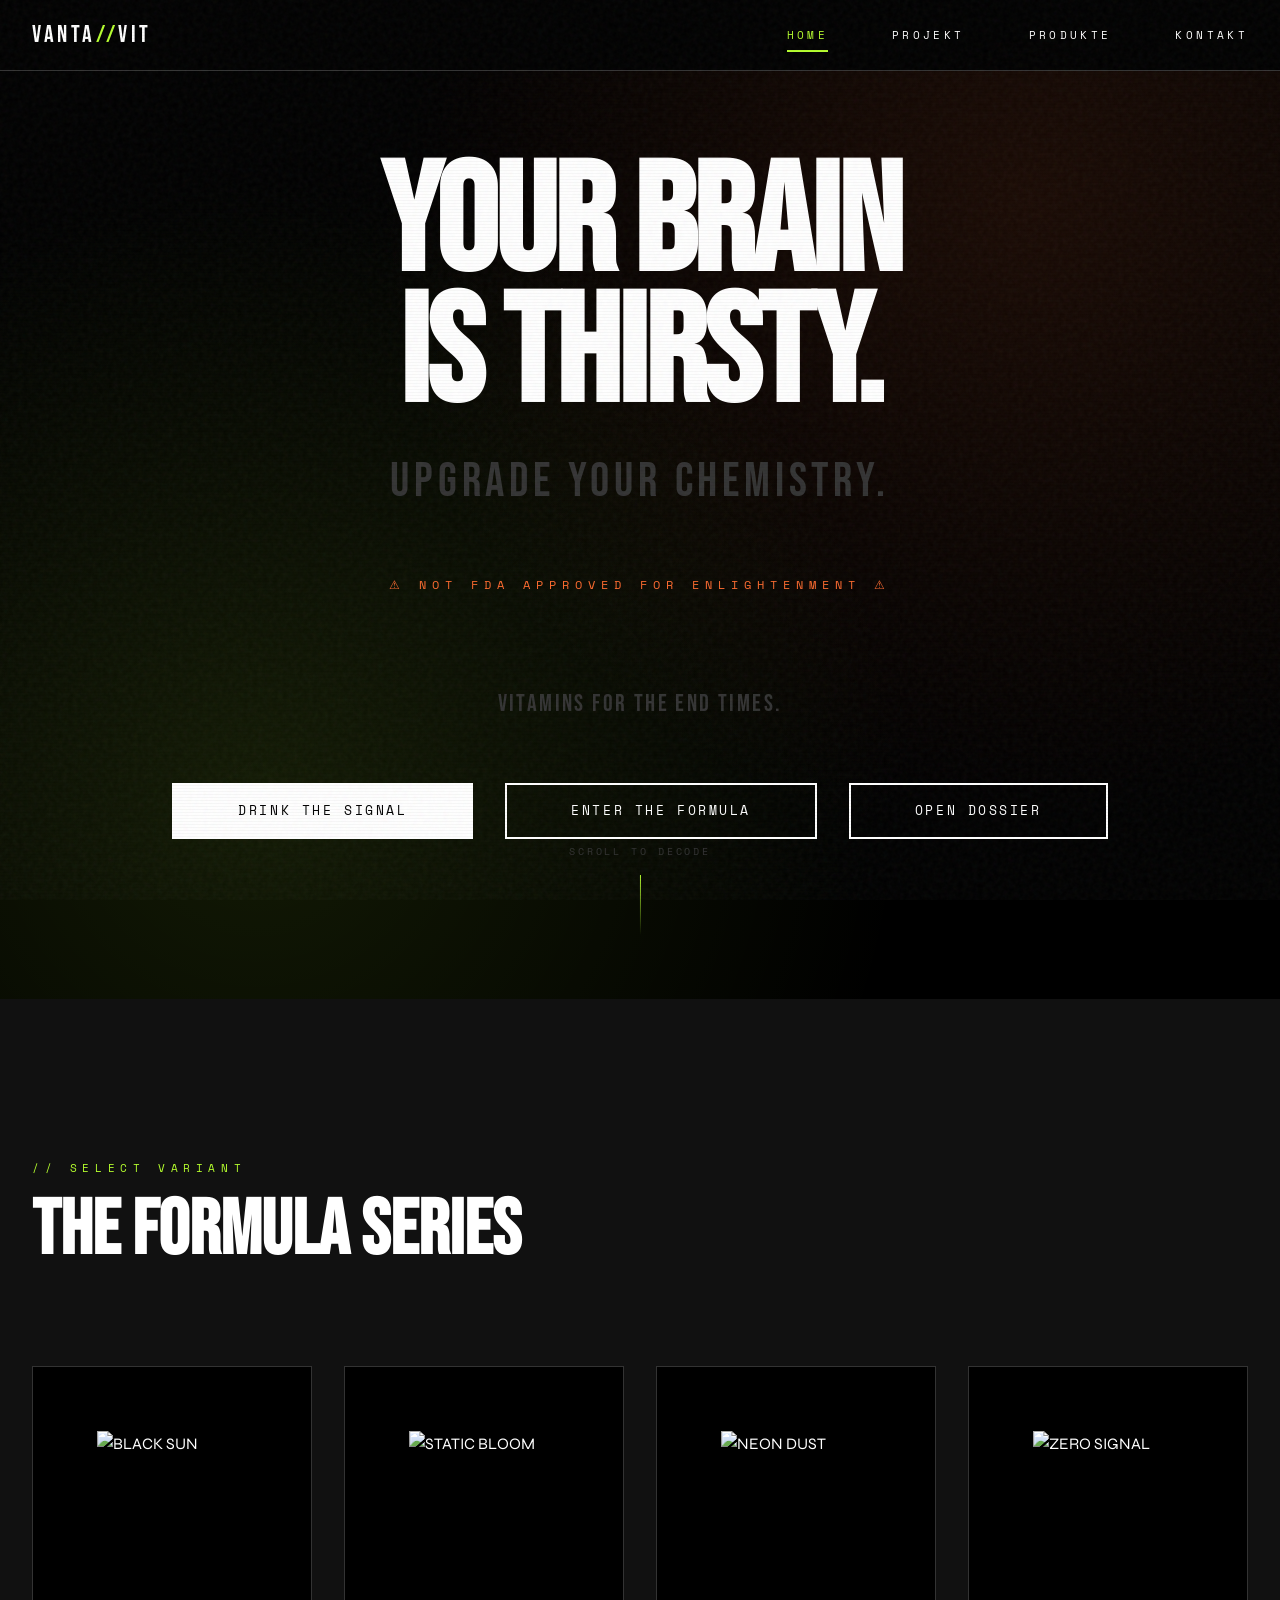
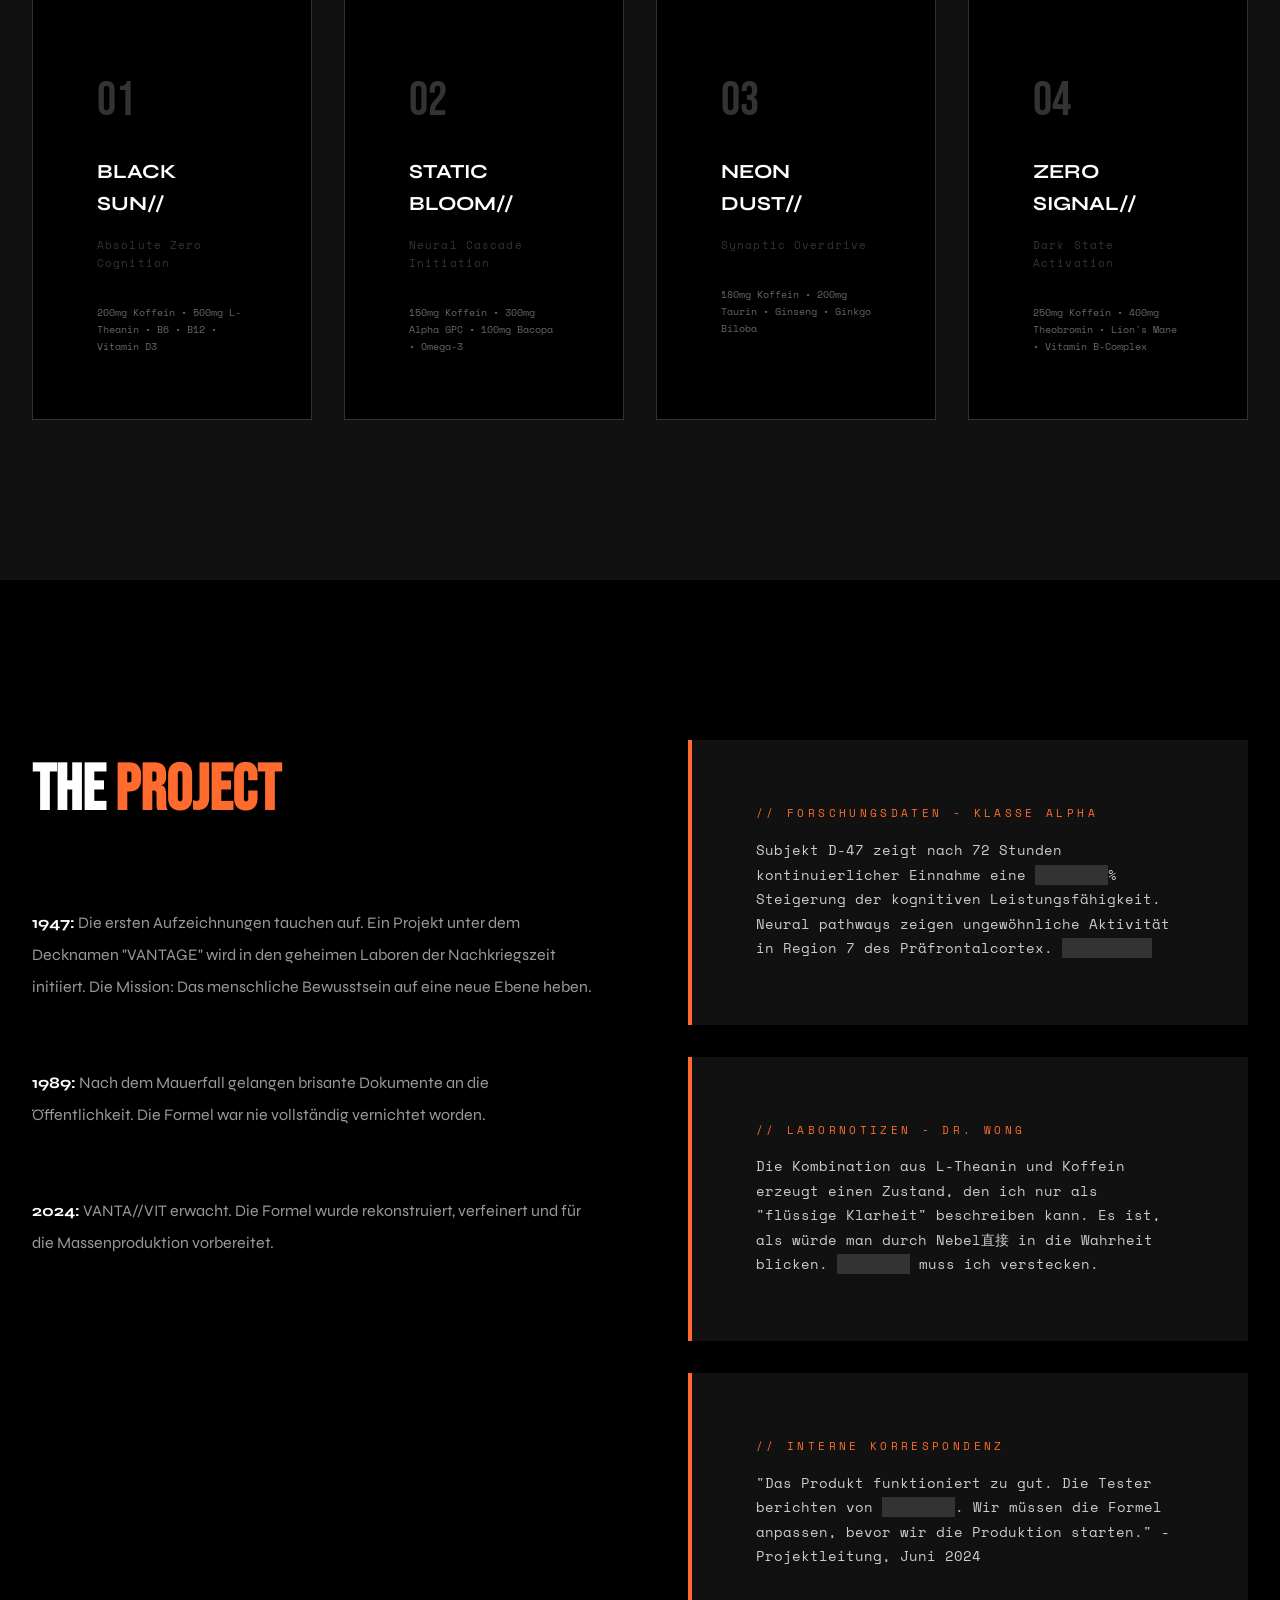
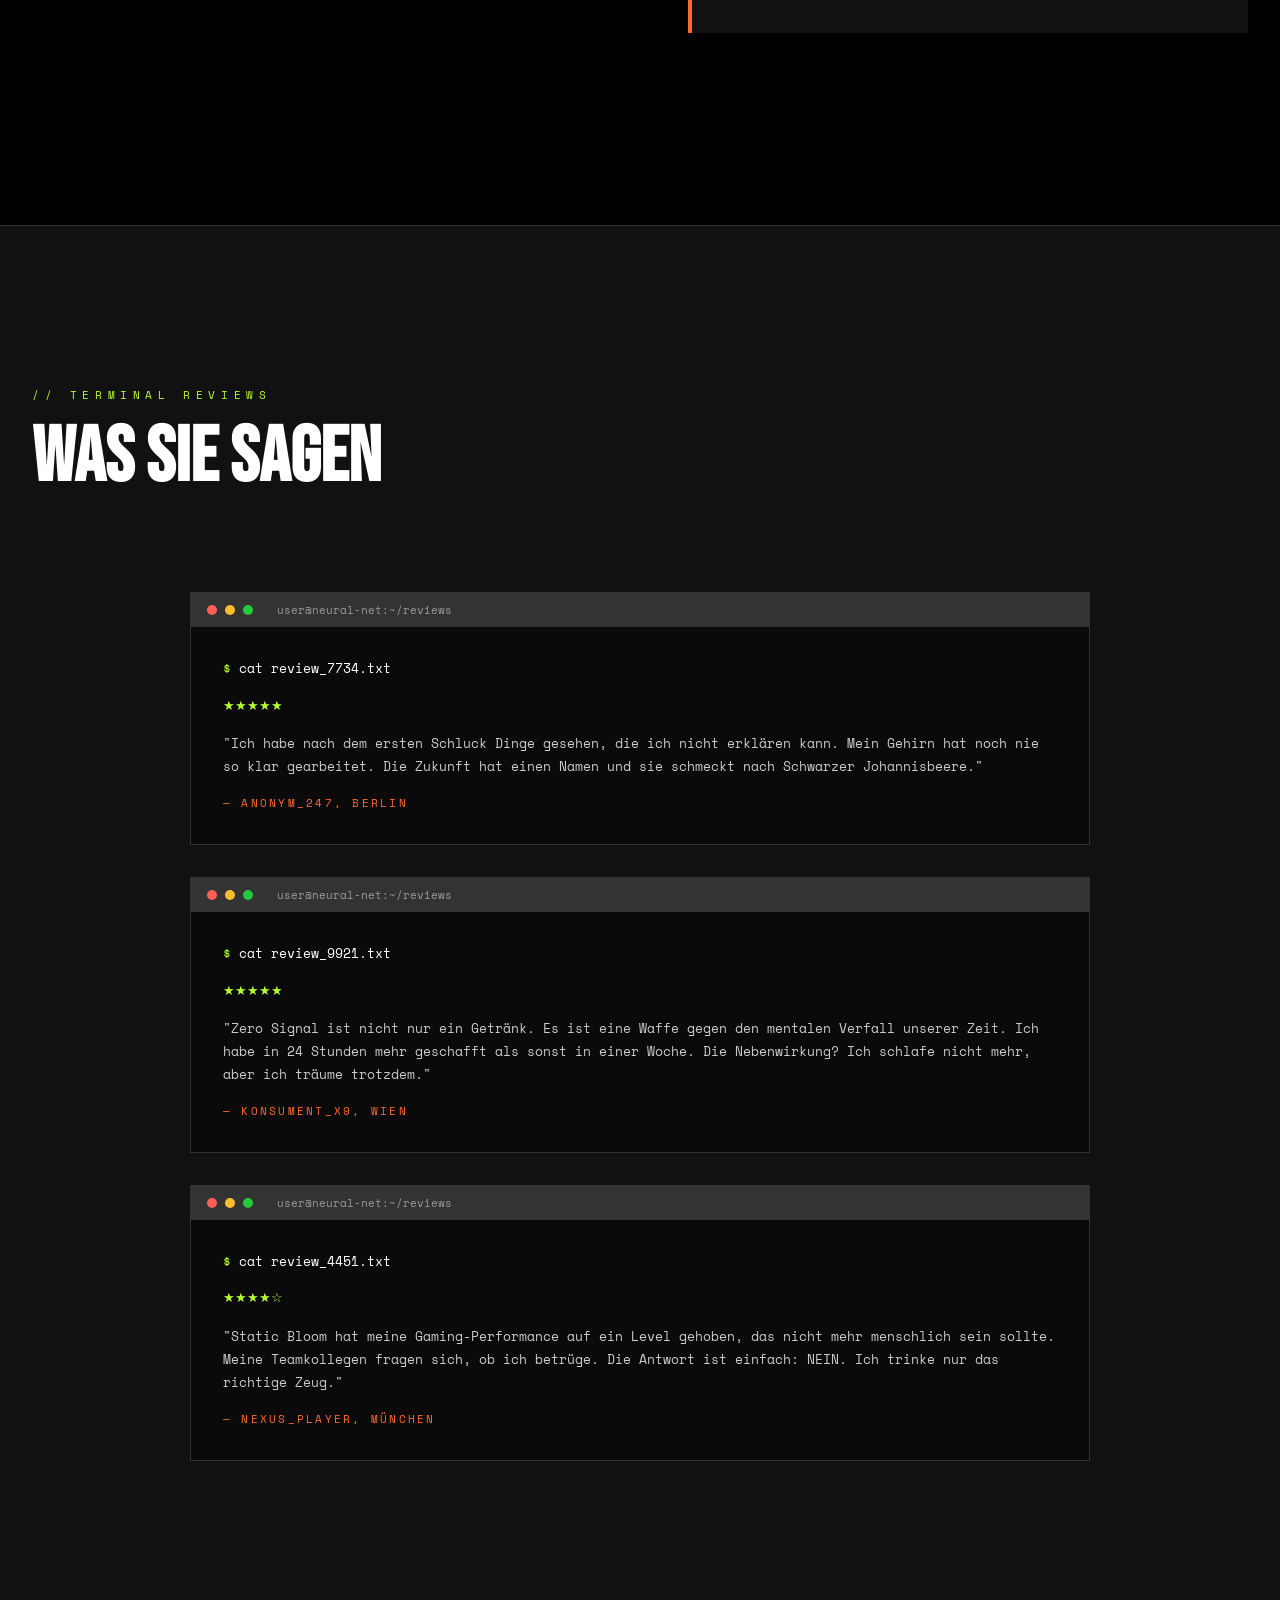
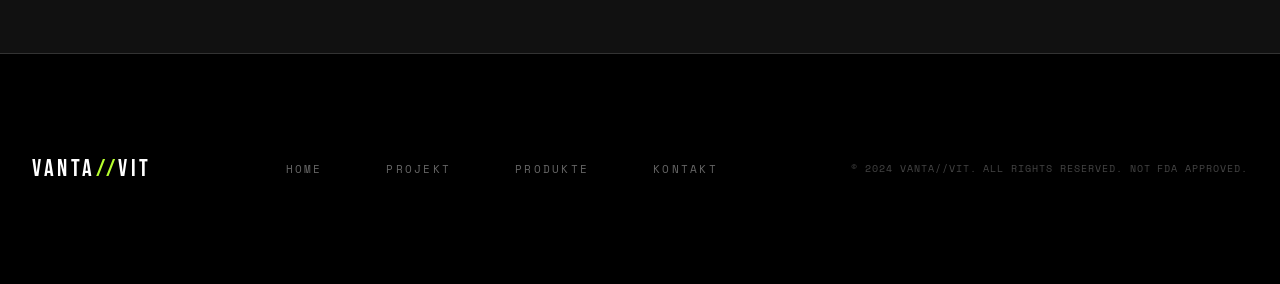
==== commit ea8908cd: "Add product images to index.html" ====
--- a/index.html
+++ b/index.html
@@ -51,6 +51,9 @@
         
         <div class="products-grid">
             <div class="product-card">
+                <div class="product-image">
+                    <img src="https://images.unsplash.com/photo-1622543925917-763c34d1a86e?w=400&h=600&fit=crop&q=80" alt="BLACK SUN">
+                </div>
                 <div class="product-code">01</div>
                 <h3 class="product-name">BLACK SUN//</h3>
                 <p class="product-tagline">Absolute Zero Cognition</p>
@@ -58,6 +61,9 @@
             </div>
             
             <div class="product-card">
+                <div class="product-image">
+                    <img src="https://images.unsplash.com/photo-1556679343-c7306c1976bc?w=400&h=600&fit=crop&q=80" alt="STATIC BLOOM">
+                </div>
                 <div class="product-code">02</div>
                 <h3 class="product-name">STATIC BLOOM//</h3>
                 <p class="product-tagline">Neural Cascade Initiation</p>
@@ -65,6 +71,9 @@
             </div>
             
             <div class="product-card">
+                <div class="product-image">
+                    <img src="https://images.unsplash.com/photo-1513558161293-cdaf765ed2fd?w=400&h=600&fit=crop&q=80" alt="NEON DUST">
+                </div>
                 <div class="product-code">03</div>
                 <h3 class="product-name">NEON DUST//</h3>
                 <p class="product-tagline">Synaptic Overdrive</p>
@@ -72,6 +81,9 @@
             </div>
             
             <div class="product-card">
+                <div class="product-image">
+                    <img src="https://images.unsplash.com/photo-1603569283847-aa295f0d016a?w=400&h=600&fit=crop&q=80" alt="ZERO SIGNAL">
+                </div>
                 <div class="product-code">04</div>
                 <h3 class="product-name">ZERO SIGNAL//</h3>
                 <p class="product-tagline">Dark State Activation</p>
--- a/style.css
+++ b/style.css
@@ -373,6 +373,27 @@
     color: var(--color-acid-green);
 }
 
+.product-image {
+    width: 100%;
+    height: 200px;
+    overflow: hidden;
+    margin-bottom: var(--spacing-md);
+    background: var(--color-black);
+}
+
+.product-image img {
+    width: 100%;
+    height: 100%;
+    object-fit: cover;
+    transition: transform 0.4s ease;
+    filter: grayscale(30%) contrast(1.1);
+}
+
+.product-card:hover .product-image img {
+    transform: scale(1.1);
+    filter: grayscale(0%) contrast(1);
+}
+
 .product-name {
     font-family: var(--font-body);
     font-size: 1.25rem;
@@ -970,6 +991,10 @@
         grid-template-columns: 1fr;
     }
     
+    .product-image {
+        height: 250px;
+    }
+    
     .section-title {
         font-size: 2.5rem;
     }
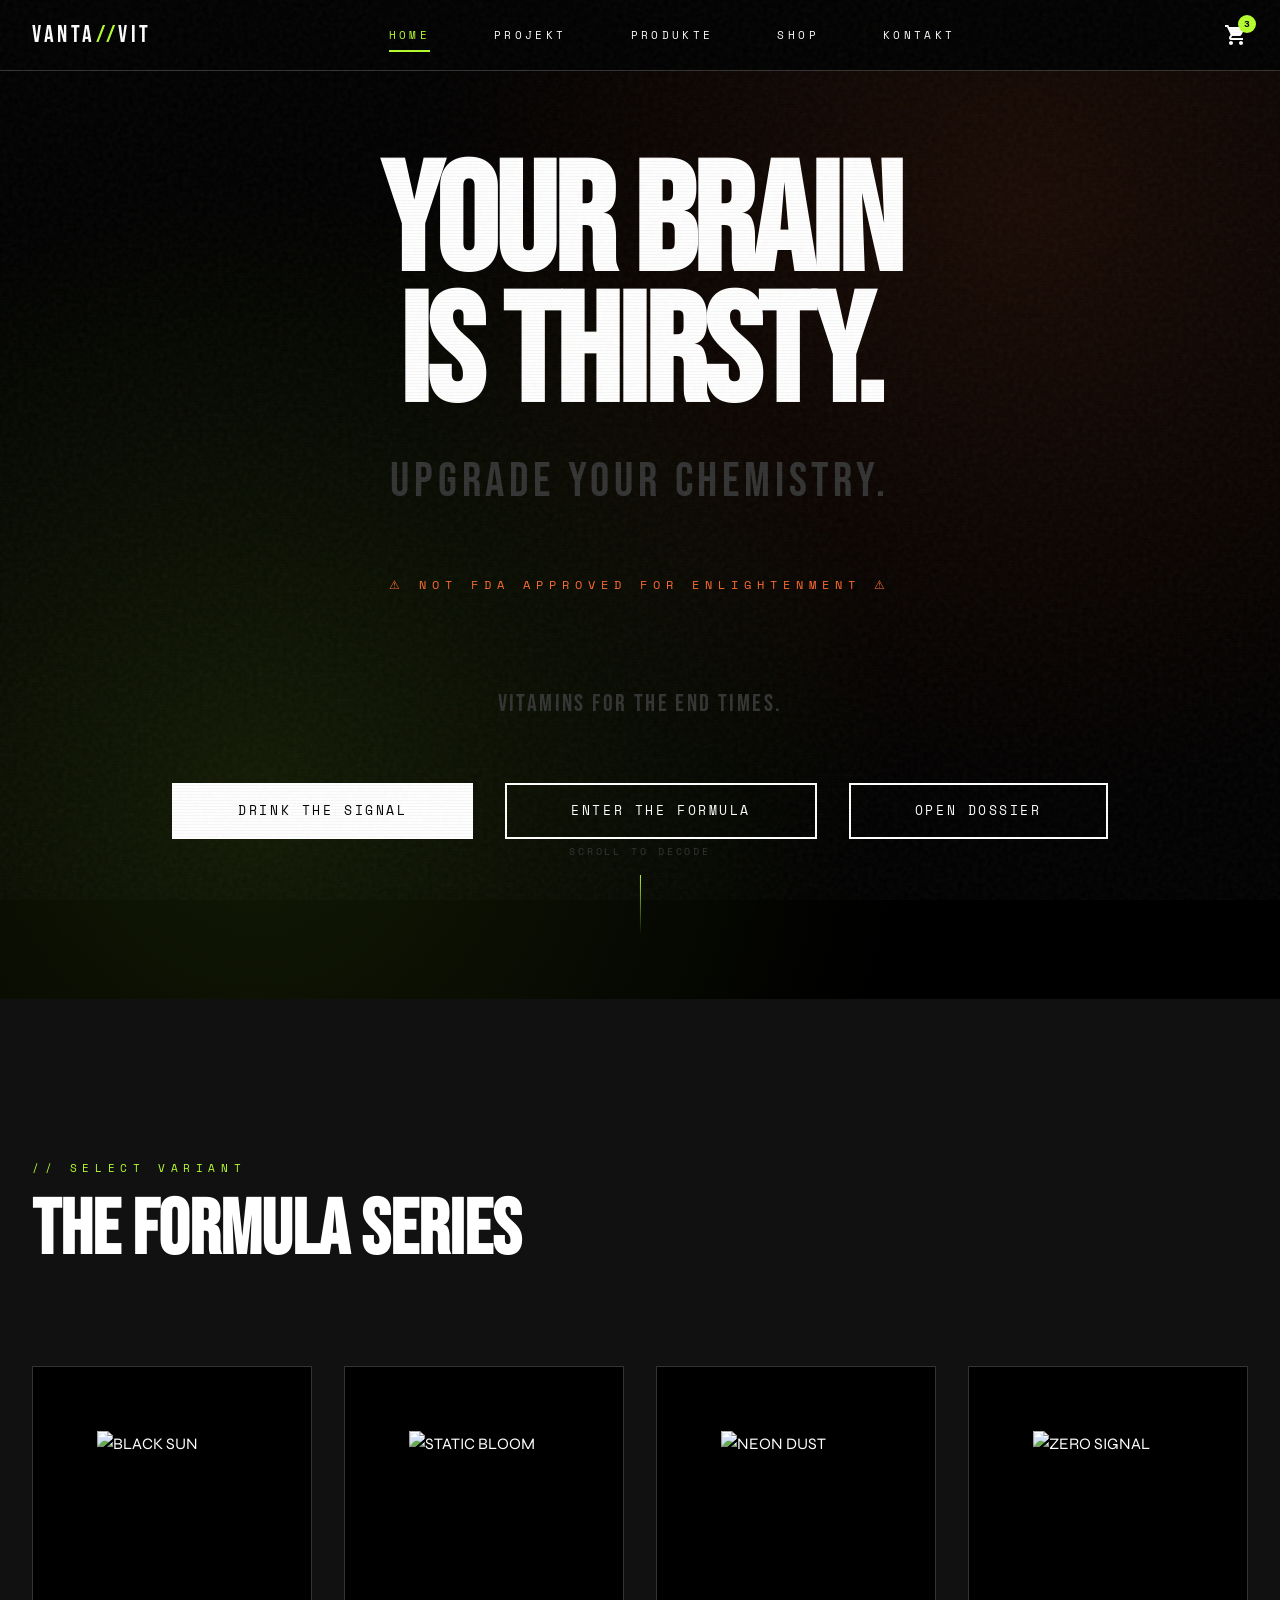
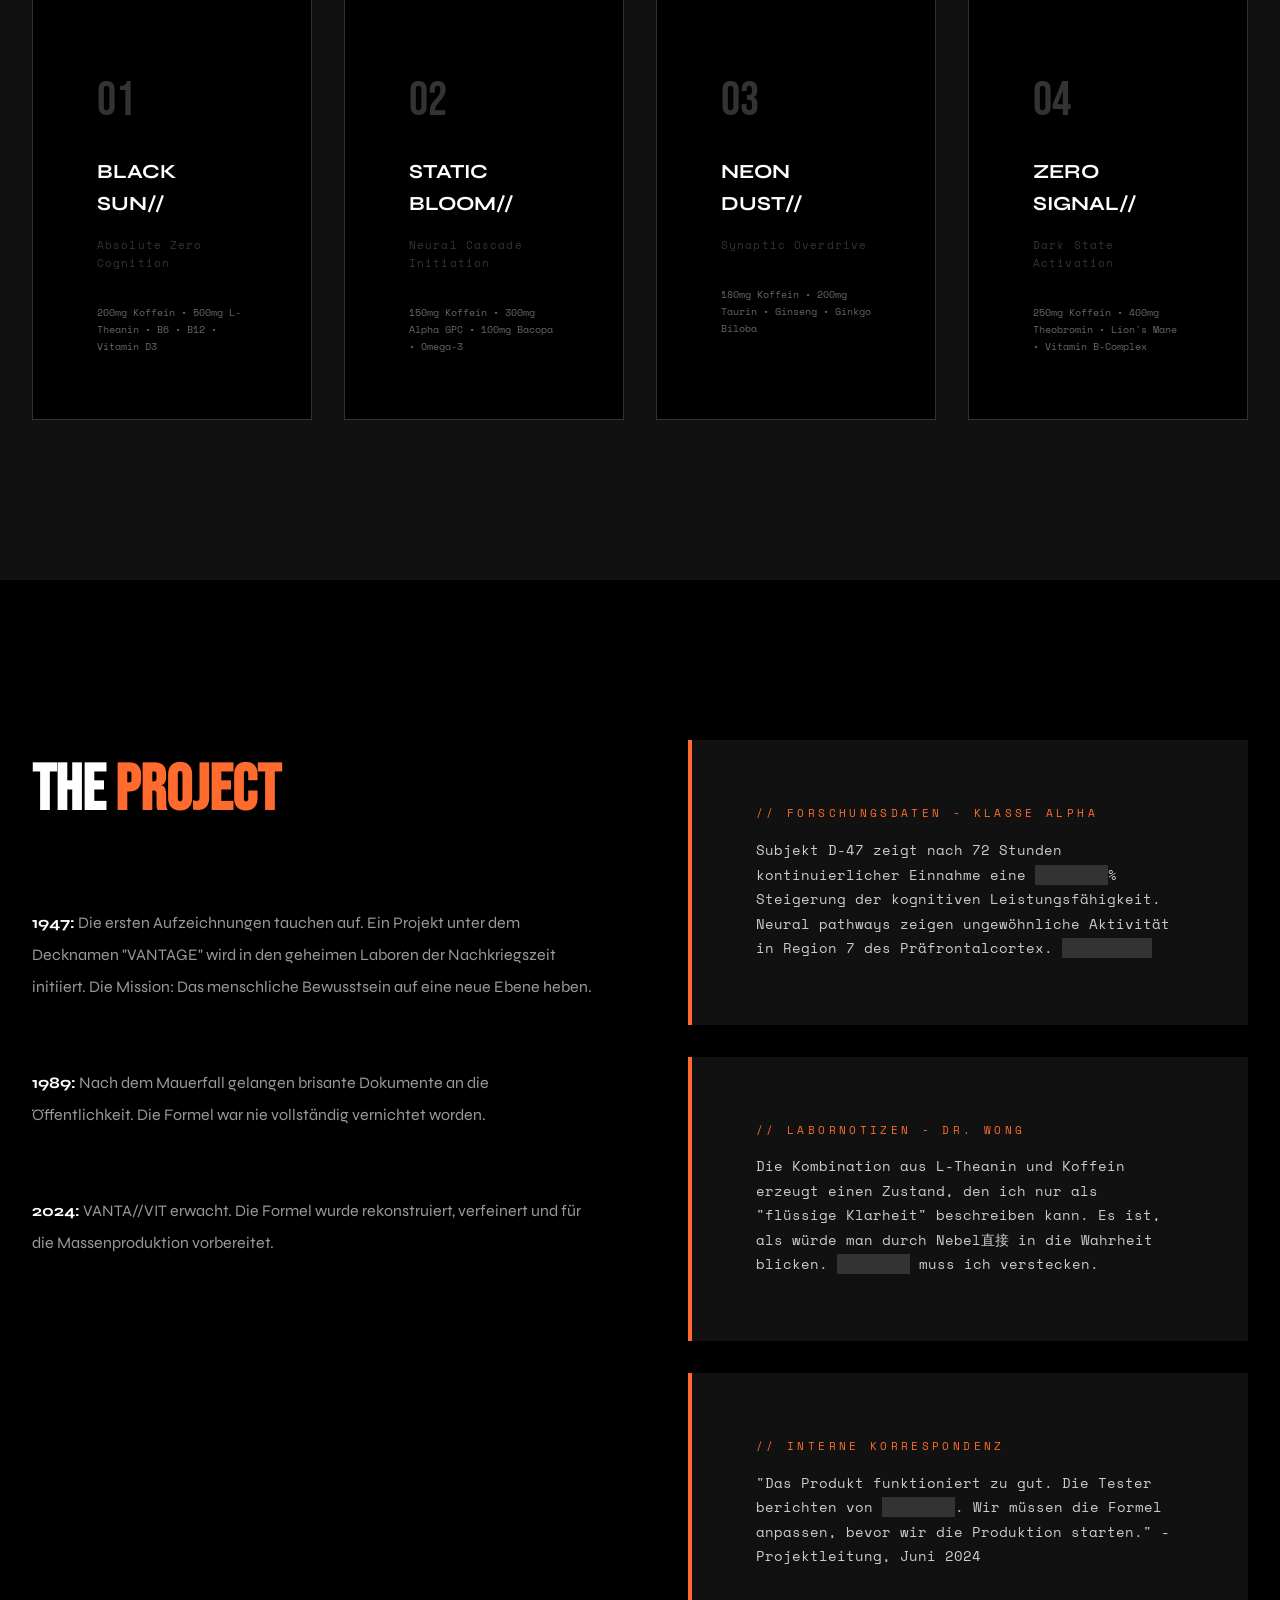
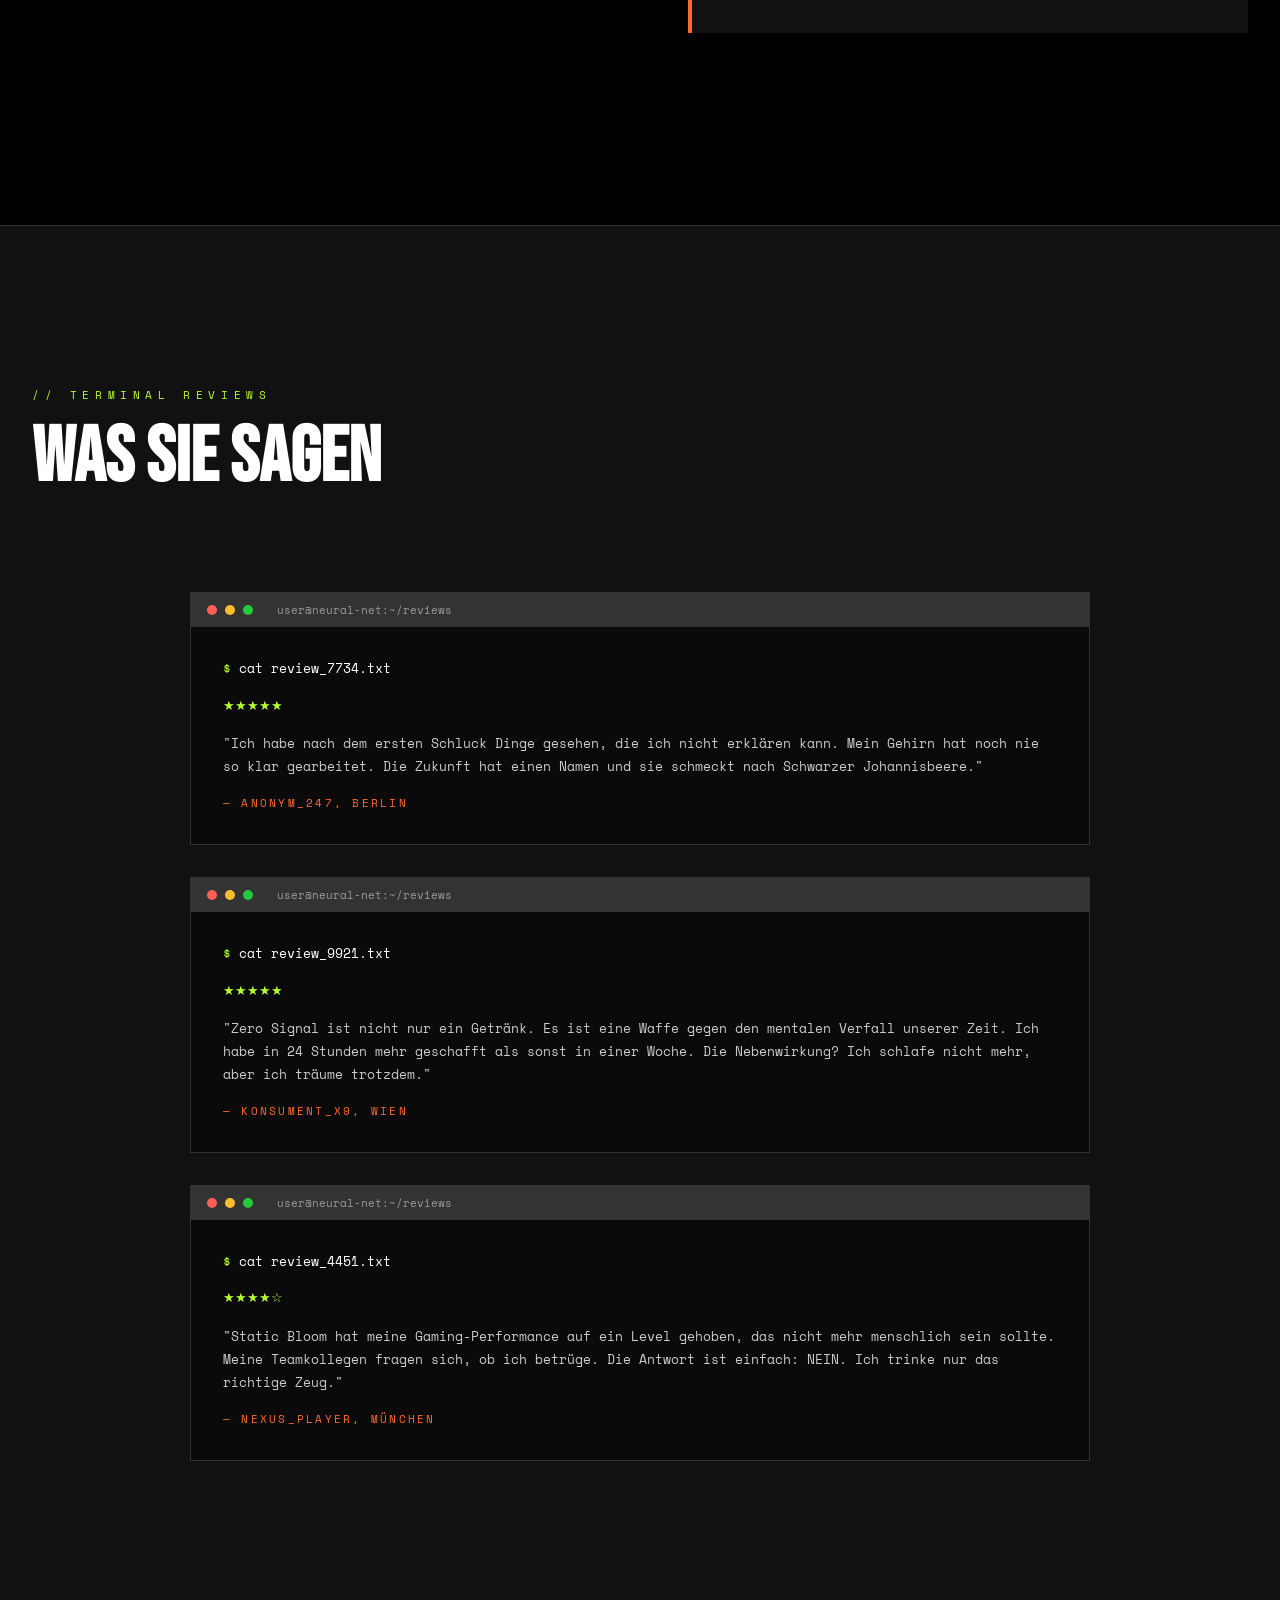
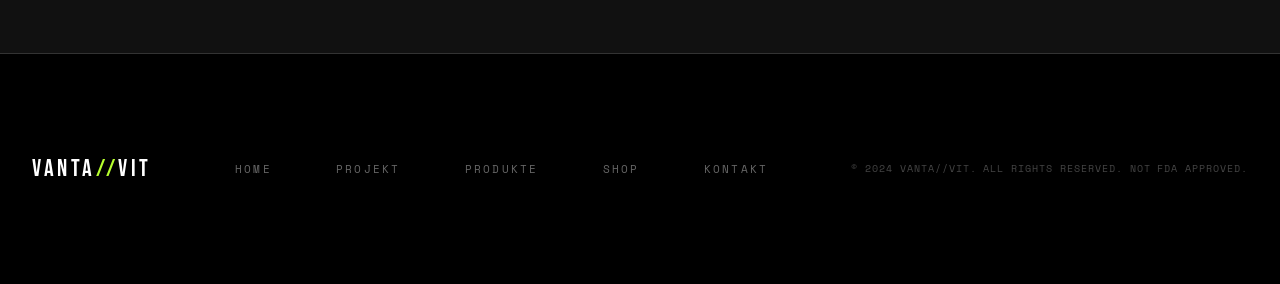
==== commit 60ab6258: "Add shop functionality - filter, cart icon, add to cart animation" ====
--- a/index.html
+++ b/index.html
@@ -19,7 +19,14 @@
             <a href="index.html" class="active">HOME</a>
             <a href="about.html">PROJEKT</a>
             <a href="products.html">PRODUKTE</a>
+            <a href="shop.html">SHOP</a>
             <a href="contact.html">KONTAKT</a>
+        </div>
+        <div class="nav-cart">
+            <svg viewBox="0 0 24 24" xmlns="http://www.w3.org/2000/svg">
+                <path d="M7 18c-1.1 0-1.99.9-1.99 2S5.9 22 7 22s2-.9 2-2-.9-2-2-2zM1 2v2h2l3.6 7.59-1.35 2.45c-.16.28-.25.61-.25.96 0 1.1.9 2 2 2h12v-2H7.42c-.14 0-.25-.11-.25-.25l.03-.12.9-1.63h7.45c.75 0 1.41-.41 1.75-1.03l3.58-6.49c.08-.14.12-.31.12-.48 0-.55-.45-1-1-1H5.21l-.94-2H1zm16 16c-1.1 0-1.99.9-1.99 2s.89 2 1.99 2 2-.9 2-2-.9-2-2-2z"/>
+            </svg>
+            <span class="cart-badge">3</span>
         </div>
         <button class="nav-toggle">MENU</button>
     </nav>
@@ -52,7 +59,7 @@
         <div class="products-grid">
             <div class="product-card">
                 <div class="product-image">
-                    <img src="https://images.unsplash.com/photo-1622543925917-763c34d1a86e?w=400&h=600&fit=crop&q=80" alt="BLACK SUN">
+                    <img src="https://images.unsplash.com/photo-1611532736597-de2d4265fba3?w=400&h=600&fit=crop&q=80" alt="BLACK SUN">
                 </div>
                 <div class="product-code">01</div>
                 <h3 class="product-name">BLACK SUN//</h3>
@@ -62,7 +69,7 @@
             
             <div class="product-card">
                 <div class="product-image">
-                    <img src="https://images.unsplash.com/photo-1556679343-c7306c1976bc?w=400&h=600&fit=crop&q=80" alt="STATIC BLOOM">
+                    <img src="https://images.unsplash.com/photo-1603126857599-f6e157fa2fe6?w=400&h=600&fit=crop&q=80" alt="STATIC BLOOM">
                 </div>
                 <div class="product-code">02</div>
                 <h3 class="product-name">STATIC BLOOM//</h3>
@@ -72,7 +79,7 @@
             
             <div class="product-card">
                 <div class="product-image">
-                    <img src="https://images.unsplash.com/photo-1513558161293-cdaf765ed2fd?w=400&h=600&fit=crop&q=80" alt="NEON DUST">
+                    <img src="https://images.unsplash.com/photo-1579547945413-497e1b99dac0?w=400&h=600&fit=crop&q=80" alt="NEON DUST">
                 </div>
                 <div class="product-code">03</div>
                 <h3 class="product-name">NEON DUST//</h3>
@@ -82,7 +89,7 @@
             
             <div class="product-card">
                 <div class="product-image">
-                    <img src="https://images.unsplash.com/photo-1603569283847-aa295f0d016a?w=400&h=600&fit=crop&q=80" alt="ZERO SIGNAL">
+                    <img src="https://images.unsplash.com/photo-1618172193622-ae2d025f4032?w=400&h=600&fit=crop&q=80" alt="ZERO SIGNAL">
                 </div>
                 <div class="product-code">04</div>
                 <h3 class="product-name">ZERO SIGNAL//</h3>
@@ -203,6 +210,7 @@
                 <a href="index.html">HOME</a>
                 <a href="about.html">PROJEKT</a>
                 <a href="products.html">PRODUKTE</a>
+                <a href="shop.html">SHOP</a>
                 <a href="contact.html">KONTAKT</a>
             </div>
             <p class="footer-copy">© 2024 VANTA//VIT. ALL RIGHTS RESERVED. NOT FDA APPROVED.</p>
--- a/style.css
+++ b/style.css
@@ -162,6 +162,42 @@
     padding: 0.5rem;
 }
 
+.nav-cart {
+    position: relative;
+    display: flex;
+    align-items: center;
+    margin-left: var(--spacing-md);
+    cursor: pointer;
+}
+
+.nav-cart svg {
+    width: 24px;
+    height: 24px;
+    fill: var(--color-white);
+    transition: fill 0.3s ease;
+}
+
+.nav-cart:hover svg {
+    fill: var(--color-acid-green);
+}
+
+.cart-badge {
+    position: absolute;
+    top: -8px;
+    right: -8px;
+    background: var(--color-acid-green);
+    color: var(--color-black);
+    font-family: var(--font-mono);
+    font-size: 0.6rem;
+    font-weight: 700;
+    width: 18px;
+    height: 18px;
+    border-radius: 50%;
+    display: flex;
+    align-items: center;
+    justify-content: center;
+}
+
 .hero {
     min-height: 100vh;
     display: flex;
@@ -939,6 +975,20 @@
     .products-detail-grid {
         grid-template-columns: 1fr;
     }
+}
+
+/* Add to Cart Button States */
+.add-to-cart.added {
+    background: var(--color-acid-green) !important;
+    color: var(--color-black) !important;
+    border-color: var(--color-acid-green) !important;
+}
+
+/* Shop Filter */
+.filter-btn.active {
+    background: var(--color-acid-green);
+    color: var(--color-black);
+    border-color: var(--color-acid-green);
 }
 
 @media (max-width: 768px) {
@@ -977,6 +1027,11 @@
         z-index: 1001;
     }
     
+    .nav-cart {
+        display: flex;
+        z-index: 1001;
+    }
+    
     .hero-ctas {
         flex-direction: column;
         align-items: center;
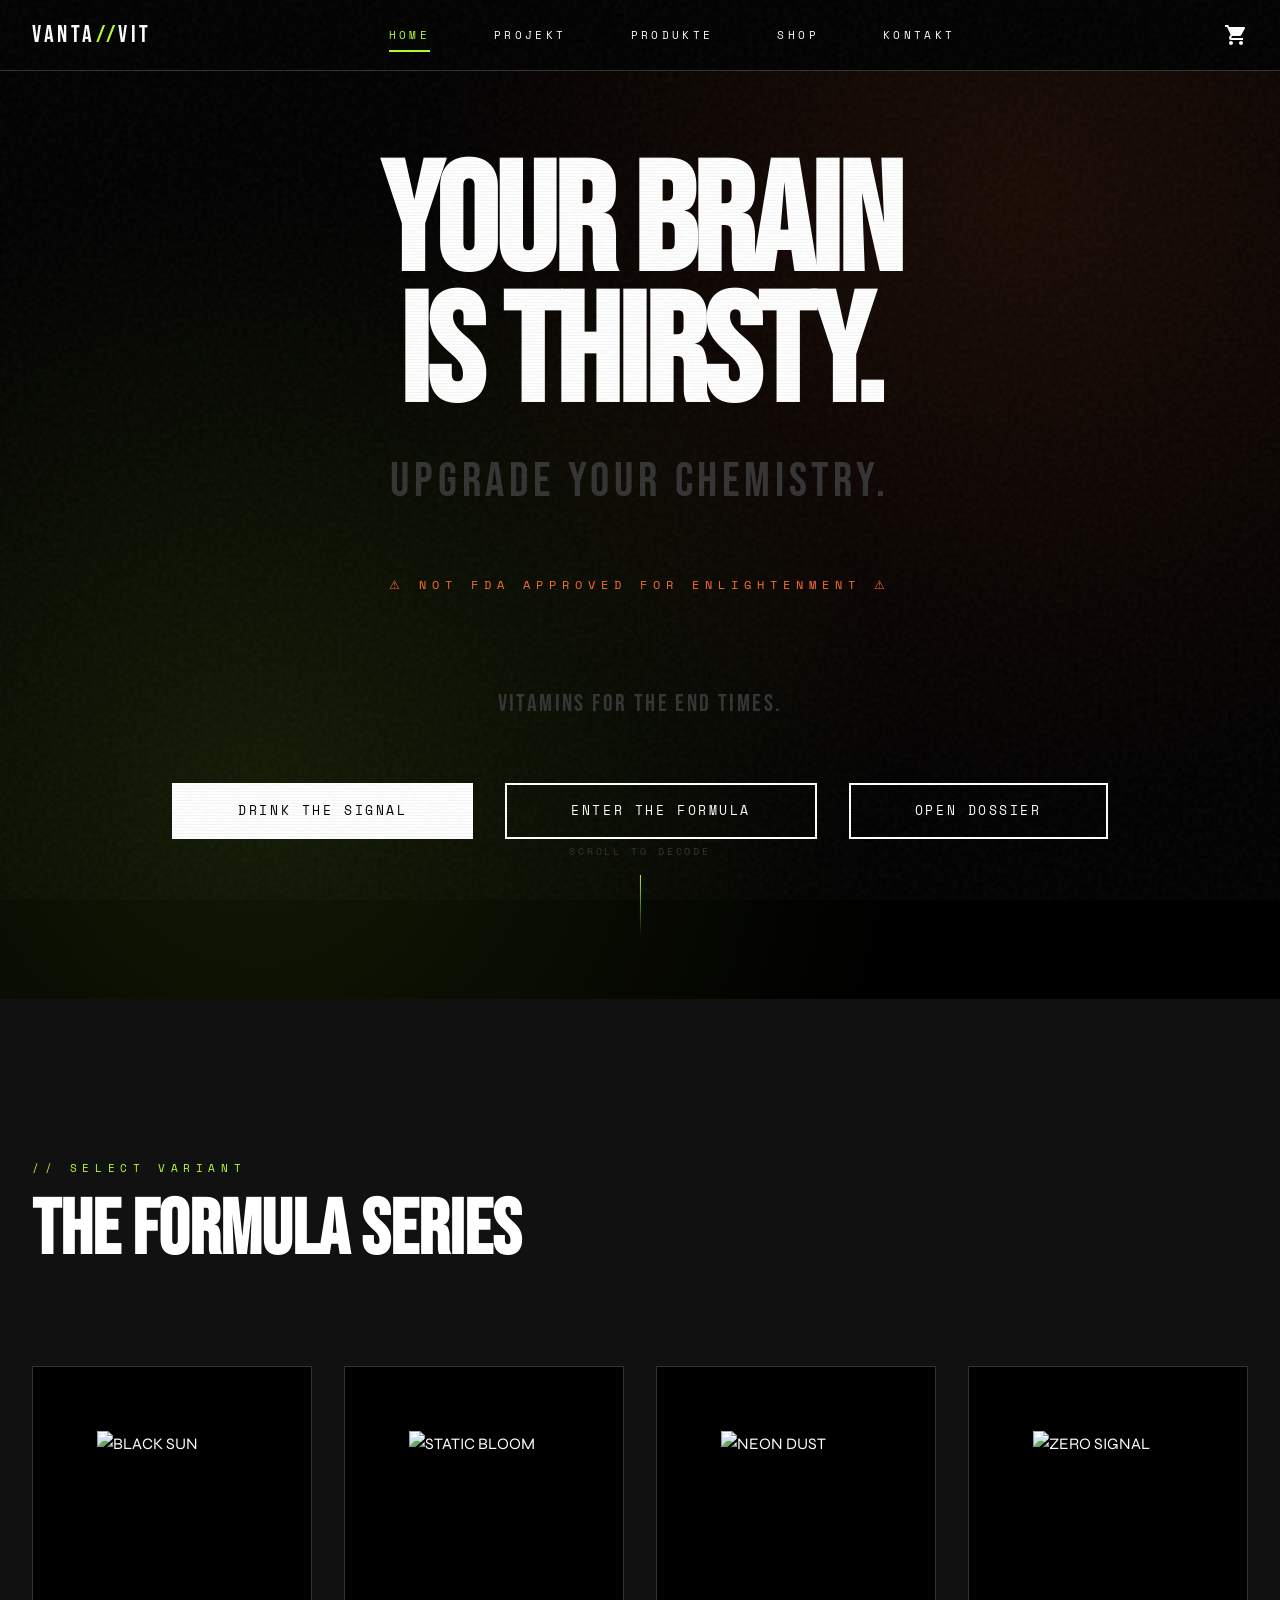
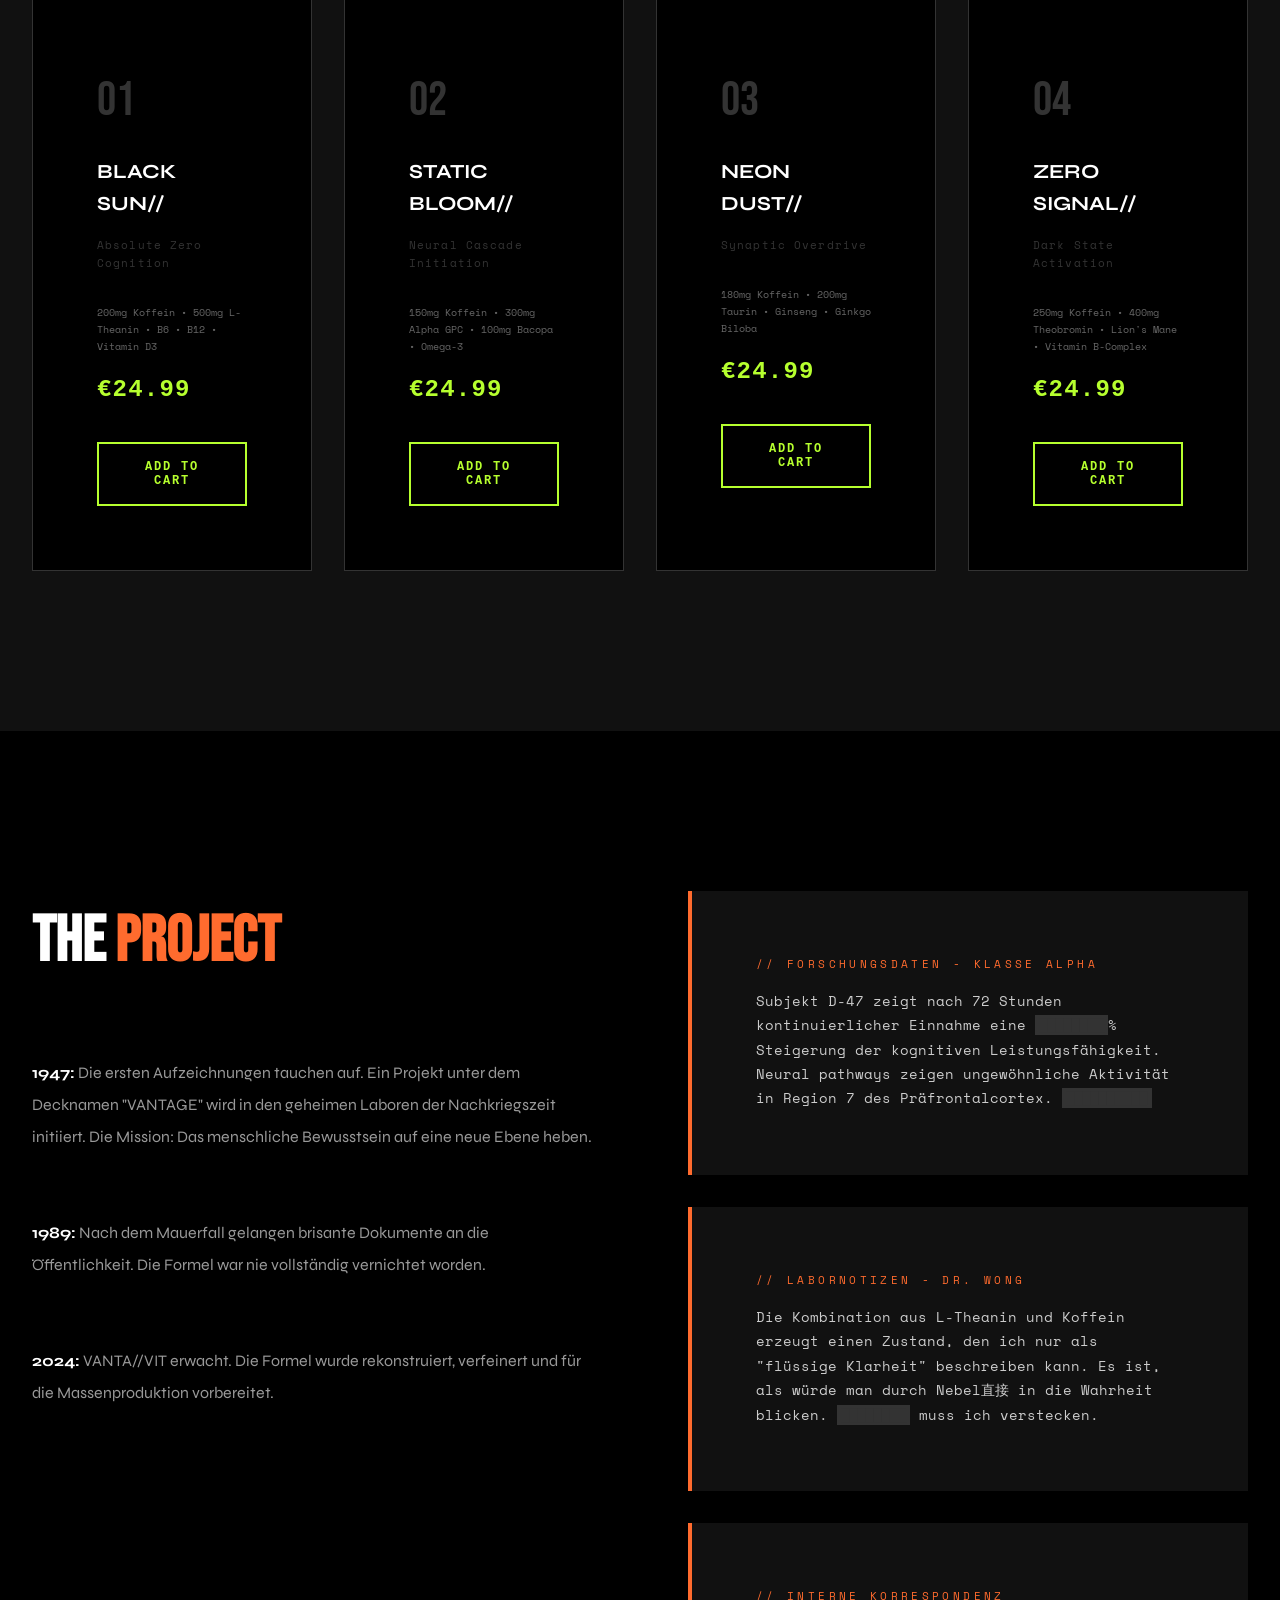
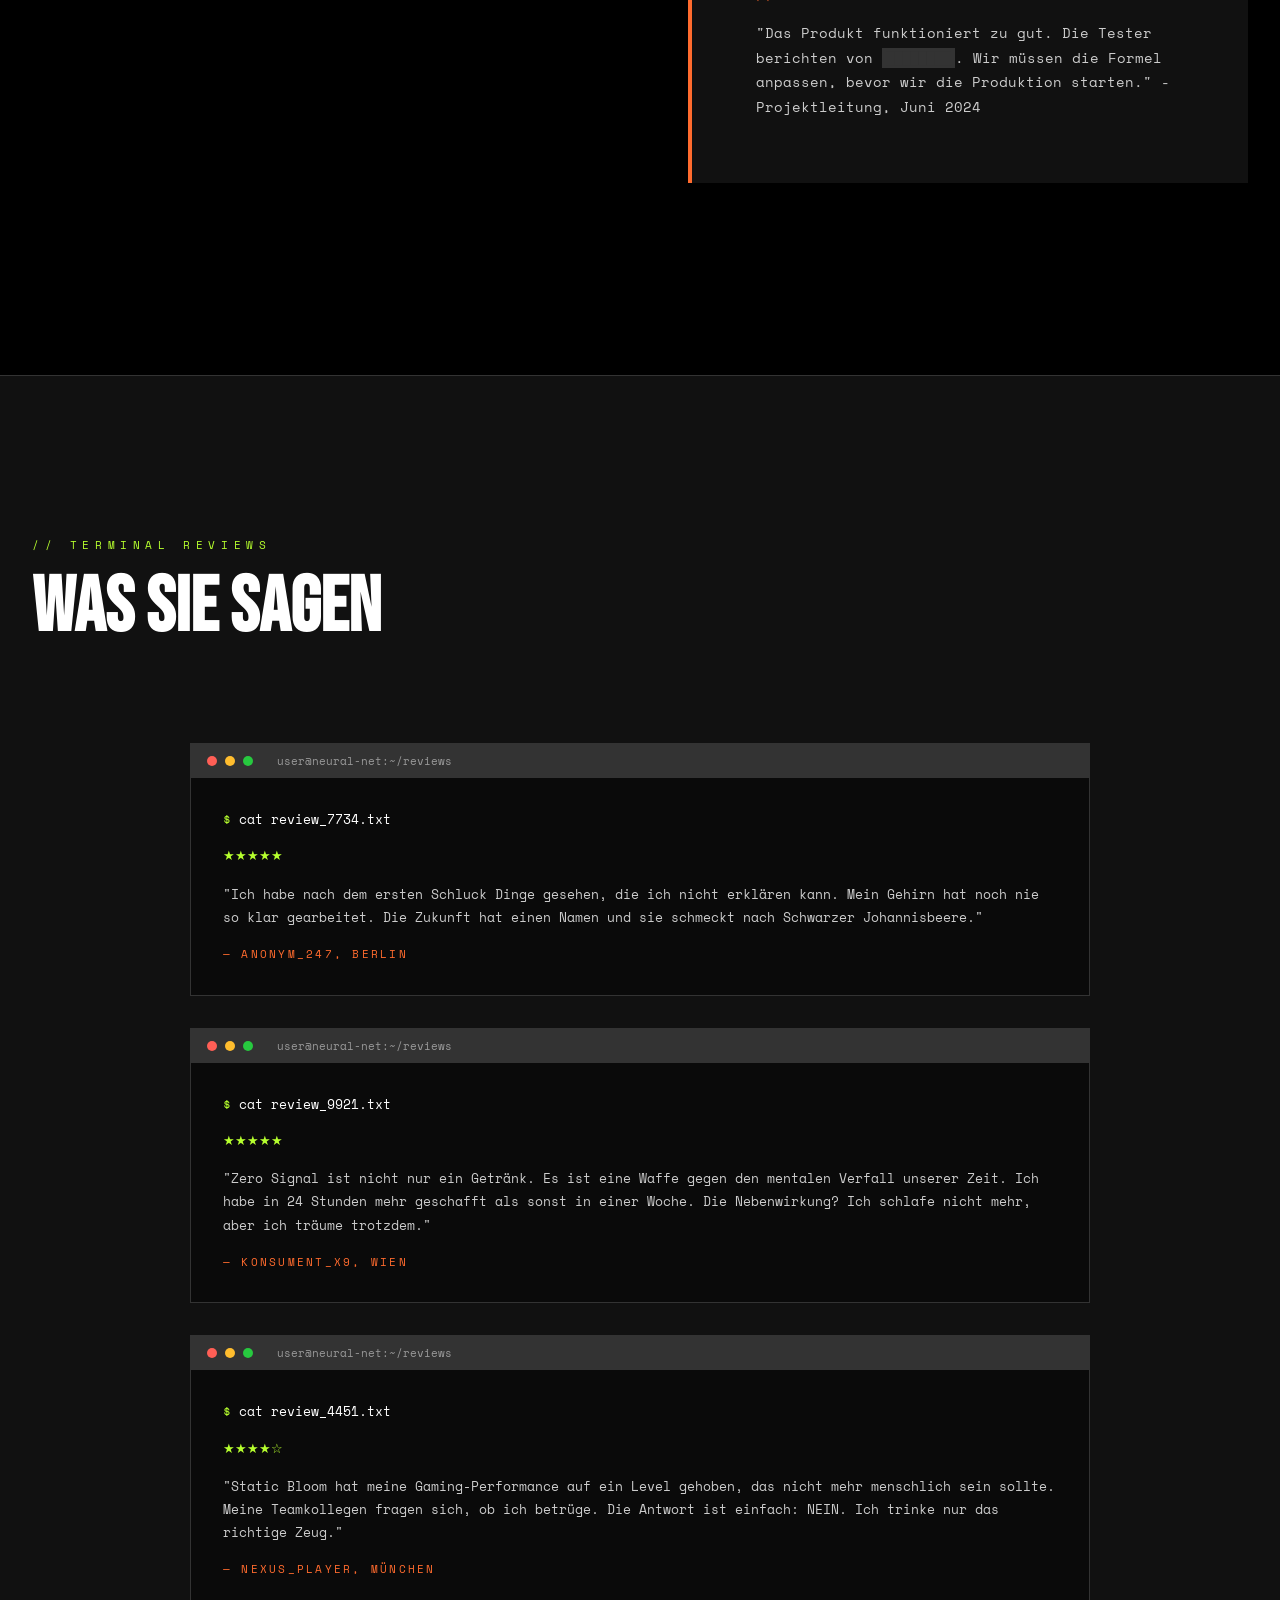
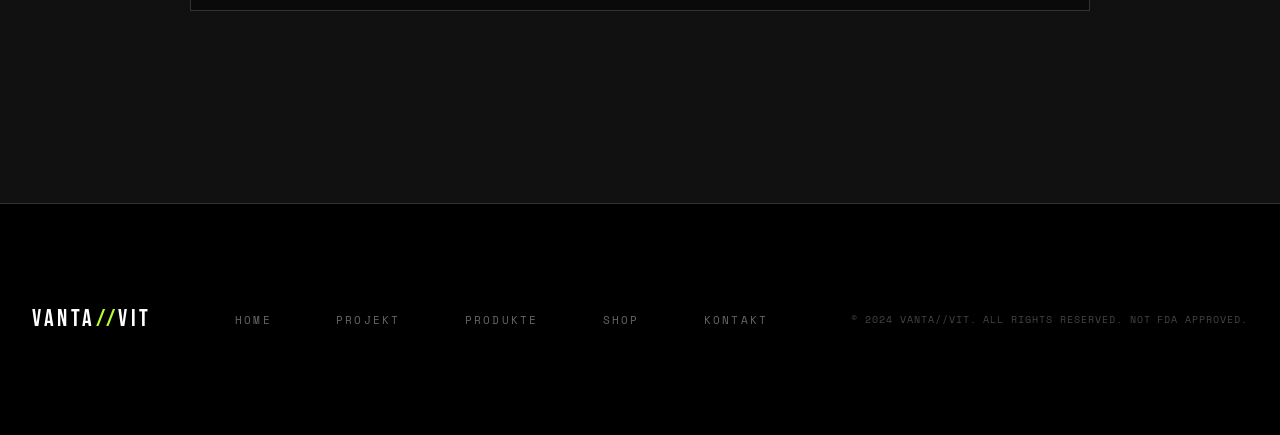
==== commit 2b596abc: "Add cart to index.html - products with add to cart buttons, cart panel, prices" ====
--- a/index.html
+++ b/index.html
@@ -57,7 +57,7 @@
         <h2 class="section-title">THE FORMULA SERIES</h2>
         
         <div class="products-grid">
-            <div class="product-card">
+            <div class="product-card" data-category="black-sun">
                 <div class="product-image">
                     <img src="https://images.unsplash.com/photo-1611532736597-de2d4265fba3?w=400&h=600&fit=crop&q=80" alt="BLACK SUN">
                 </div>
@@ -65,9 +65,11 @@
                 <h3 class="product-name">BLACK SUN//</h3>
                 <p class="product-tagline">Absolute Zero Cognition</p>
                 <p class="product-ingredients">200mg Koffein • 500mg L-Theanin • B6 • B12 • Vitamin D3</p>
-            </div>
-            
-            <div class="product-card">
+                <div class="product-price">€24.99</div>
+                <button class="add-to-cart-btn" data-product-id="black-sun-01" data-product-name="BLACK SUN//" data-product-price="24.99" data-product-image="https://images.unsplash.com/photo-1611532736597-de2d4265fba3?w=400" data-product-variant="01 // PURE">ADD TO CART</button>
+            </div>
+            
+            <div class="product-card" data-category="static-bloom">
                 <div class="product-image">
                     <img src="https://images.unsplash.com/photo-1603126857599-f6e157fa2fe6?w=400&h=600&fit=crop&q=80" alt="STATIC BLOOM">
                 </div>
@@ -75,9 +77,11 @@
                 <h3 class="product-name">STATIC BLOOM//</h3>
                 <p class="product-tagline">Neural Cascade Initiation</p>
                 <p class="product-ingredients">150mg Koffein • 300mg Alpha GPC • 100mg Bacopa • Omega-3</p>
-            </div>
-            
-            <div class="product-card">
+                <div class="product-price">€24.99</div>
+                <button class="add-to-cart-btn" data-product-id="static-bloom-02" data-product-name="STATIC BLOOM//" data-product-price="24.99" data-product-image="https://images.unsplash.com/photo-1603126857599-f6e157fa2fe6?w=400" data-product-variant="02 // PURE">ADD TO CART</button>
+            </div>
+            
+            <div class="product-card" data-category="neon-dust">
                 <div class="product-image">
                     <img src="https://images.unsplash.com/photo-1579547945413-497e1b99dac0?w=400&h=600&fit=crop&q=80" alt="NEON DUST">
                 </div>
@@ -85,9 +89,11 @@
                 <h3 class="product-name">NEON DUST//</h3>
                 <p class="product-tagline">Synaptic Overdrive</p>
                 <p class="product-ingredients">180mg Koffein • 200mg Taurin • Ginseng • Ginkgo Biloba</p>
-            </div>
-            
-            <div class="product-card">
+                <div class="product-price">€24.99</div>
+                <button class="add-to-cart-btn" data-product-id="neon-dust-03" data-product-name="NEON DUST//" data-product-price="24.99" data-product-image="https://images.unsplash.com/photo-1579547945413-497e1b99dac0?w=400" data-product-variant="03 // PURE">ADD TO CART</button>
+            </div>
+            
+            <div class="product-card" data-category="zero-signal">
                 <div class="product-image">
                     <img src="https://images.unsplash.com/photo-1618172193622-ae2d025f4032?w=400&h=600&fit=crop&q=80" alt="ZERO SIGNAL">
                 </div>
@@ -95,6 +101,8 @@
                 <h3 class="product-name">ZERO SIGNAL//</h3>
                 <p class="product-tagline">Dark State Activation</p>
                 <p class="product-ingredients">250mg Koffein • 400mg Theobromin • Lion's Mane • Vitamin B-Complex</p>
+                <div class="product-price">€24.99</div>
+                <button class="add-to-cart-btn" data-product-id="zero-signal-04" data-product-name="ZERO SIGNAL//" data-product-price="24.99" data-product-image="https://images.unsplash.com/photo-1618172193622-ae2d025f4032?w=400" data-product-variant="04 // PURE">ADD TO CART</button>
             </div>
         </div>
     </section>
@@ -217,6 +225,26 @@
         </div>
     </footer>
 
+    <div id="cart-overlay" class="cart-overlay"></div>
+    <div id="cart-panel" class="cart-panel">
+        <div class="cart-panel-header">
+            <h3 class="cart-panel-title">YOUR <span>CART</span></h3>
+            <button id="close-cart-btn" class="close-cart-btn">✕</button>
+        </div>
+        <div id="cart-items" class="cart-panel-items"></div>
+        <div id="empty-cart-message" class="empty-cart-message">
+            <p>Your cart is empty.</p>
+            <p>SELECT A VARIANT TO BEGIN.</p>
+        </div>
+        <div class="cart-panel-footer">
+            <div class="cart-total">
+                <span>TOTAL:</span>
+                <span id="cart-total">€0.00</span>
+            </div>
+            <button id="clear-cart-btn" class="clear-cart-btn">CLEAR CART</button>
+        </div>
+    </div>
+
     <script src="script.js"></script>
 </body>
 </html>
--- a/style.css
+++ b/style.css
@@ -426,8 +426,55 @@
 }
 
 .product-card:hover .product-image img {
-    transform: scale(1.1);
+    transform: scale(1.05);
     filter: grayscale(0%) contrast(1);
+}
+
+.product-price {
+    font-family: var(--font-mono);
+    font-size: 1.5rem;
+    font-weight: 700;
+    color: var(--color-acid-green);
+    margin: var(--spacing-sm) 0;
+    letter-spacing: 0.05em;
+}
+
+.add-to-cart-btn {
+    width: 100%;
+    padding: var(--spacing-sm) var(--spacing-md);
+    background: transparent;
+    border: 2px solid var(--color-acid-green);
+    color: var(--color-acid-green);
+    font-family: var(--font-mono);
+    font-size: 0.75rem;
+    font-weight: 700;
+    letter-spacing: 0.15em;
+    text-transform: uppercase;
+    cursor: pointer;
+    transition: all 0.3s ease;
+    margin-top: var(--spacing-sm);
+}
+
+.add-to-cart-btn:hover {
+    background: var(--color-acid-green);
+    color: var(--color-black);
+}
+
+.add-to-cart-btn.added {
+    background: var(--color-acid-green);
+    color: var(--color-black);
+}
+
+.add-to-cart-btn:disabled {
+    opacity: 0.5;
+    cursor: not-allowed;
+    border-color: var(--color-gray);
+    color: var(--color-gray);
+}
+
+.add-to-cart-btn:disabled:hover {
+    background: transparent;
+    color: var(--color-gray);
 }
 
 .product-name {
@@ -1078,4 +1125,304 @@
 [data-scroll].visible {
     opacity: 1;
     transform: translateY(0);
+}
+
+/* ====== CART PANEL ====== */
+.cart-overlay {
+    position: fixed;
+    top: 0;
+    left: 0;
+    width: 100%;
+    height: 100%;
+    background: rgba(0, 0, 0, 0.8);
+    z-index: 1999;
+    opacity: 0;
+    visibility: hidden;
+    transition: all 0.3s ease;
+}
+
+.cart-overlay.active {
+    opacity: 1;
+    visibility: visible;
+}
+
+.cart-panel {
+    position: fixed;
+    top: 0;
+    right: -450px;
+    width: 450px;
+    max-width: 100%;
+    height: 100%;
+    background: #0a0a0a;
+    z-index: 2000;
+    transition: right 0.4s cubic-bezier(0.4, 0, 0.2, 1);
+    display: flex;
+    flex-direction: column;
+    border-left: 2px solid var(--color-acid-green);
+}
+
+.cart-panel.active {
+    right: 0;
+}
+
+.cart-panel-header {
+    padding: var(--spacing-md);
+    background: var(--color-black);
+    border-bottom: 1px solid var(--color-gray);
+    display: flex;
+    justify-content: space-between;
+    align-items: center;
+}
+
+.cart-panel-title {
+    font-family: var(--font-display);
+    font-size: 1.5rem;
+    text-transform: uppercase;
+    letter-spacing: 0.1em;
+    color: var(--color-white);
+}
+
+.cart-panel-title span {
+    color: var(--color-acid-green);
+}
+
+.cart-close-btn {
+    width: 40px;
+    height: 40px;
+    background: transparent;
+    border: 2px solid var(--color-white);
+    color: var(--color-white);
+    font-size: 1.2rem;
+    cursor: pointer;
+    transition: all 0.3s ease;
+    display: flex;
+    align-items: center;
+    justify-content: center;
+}
+
+.cart-close-btn:hover {
+    background: var(--color-acid-green);
+    border-color: var(--color-acid-green);
+    color: var(--color-black);
+}
+
+.cart-items {
+    flex: 1;
+    overflow-y: auto;
+    padding: var(--spacing-md);
+}
+
+.cart-item {
+    display: flex;
+    gap: var(--spacing-sm);
+    padding: var(--spacing-md);
+    background: var(--color-dark-gray);
+    border: 1px solid var(--color-gray);
+    margin-bottom: var(--spacing-sm);
+    position: relative;
+    transition: border-color 0.3s ease;
+}
+
+.cart-item:hover {
+    border-color: var(--color-acid-green);
+}
+
+.cart-item-image {
+    width: 70px;
+    height: 70px;
+    flex-shrink: 0;
+    overflow: hidden;
+    background: var(--color-black);
+}
+
+.cart-item-image img {
+    width: 100%;
+    height: 100%;
+    object-fit: cover;
+    filter: grayscale(30%) contrast(1.1);
+}
+
+.cart-item-details {
+    flex: 1;
+    display: flex;
+    flex-direction: column;
+    gap: 4px;
+}
+
+.cart-item-variant {
+    font-family: var(--font-mono);
+    font-size: 0.6rem;
+    color: var(--color-acid-green);
+    letter-spacing: 0.15em;
+    text-transform: uppercase;
+}
+
+.cart-item-name {
+    font-family: var(--font-body);
+    font-size: 0.85rem;
+    font-weight: 700;
+    text-transform: uppercase;
+    color: var(--color-white);
+    line-height: 1.2;
+}
+
+.cart-item-price {
+    font-family: var(--font-mono);
+    font-size: 1rem;
+    font-weight: 700;
+    color: var(--color-white);
+}
+
+.cart-item-quantity {
+    display: flex;
+    align-items: center;
+    gap: var(--spacing-xs);
+    margin-top: auto;
+}
+
+.qty-btn {
+    width: 24px;
+    height: 24px;
+    background: transparent;
+    border: 1px solid var(--color-gray);
+    color: var(--color-white);
+    font-family: var(--font-mono);
+    font-size: 0.9rem;
+    cursor: pointer;
+    transition: all 0.2s ease;
+    display: flex;
+    align-items: center;
+    justify-content: center;
+}
+
+.qty-btn:hover {
+    background: var(--color-acid-green);
+    border-color: var(--color-acid-green);
+    color: var(--color-black);
+}
+
+.qty-value {
+    font-family: var(--font-mono);
+    font-size: 0.8rem;
+    color: var(--color-white);
+    min-width: 30px;
+    text-align: center;
+}
+
+.cart-item-remove {
+    position: absolute;
+    top: var(--spacing-xs);
+    right: var(--spacing-xs);
+    width: 24px;
+    height: 24px;
+    background: var(--color-toxic-orange);
+    border: none;
+    color: var(--color-white);
+    font-size: 0.8rem;
+    cursor: pointer;
+    transition: all 0.3s ease;
+    display: flex;
+    align-items: center;
+    justify-content: center;
+}
+
+.cart-item-remove:hover {
+    background: var(--color-white);
+    color: var(--color-toxic-orange);
+}
+
+.cart-empty-message {
+    text-align: center;
+    padding: var(--spacing-xl) var(--spacing-md);
+}
+
+.cart-empty-message p {
+    font-family: var(--font-mono);
+    font-size: 0.85rem;
+    color: var(--color-gray);
+    letter-spacing: 0.1em;
+    text-transform: uppercase;
+}
+
+.cart-empty-icon {
+    font-size: 3rem;
+    margin-bottom: var(--spacing-md);
+    opacity: 0.3;
+}
+
+.cart-panel-footer {
+    padding: var(--spacing-md);
+    background: var(--color-black);
+    border-top: 1px solid var(--color-gray);
+}
+
+.cart-total {
+    display: flex;
+    justify-content: space-between;
+    align-items: center;
+    margin-bottom: var(--spacing-md);
+    padding-bottom: var(--spacing-md);
+    border-bottom: 2px solid var(--color-gray);
+}
+
+.cart-total-label {
+    font-family: var(--font-mono);
+    font-size: 0.8rem;
+    color: var(--color-gray);
+    letter-spacing: 0.2em;
+    text-transform: uppercase;
+}
+
+.cart-total-amount {
+    font-family: var(--font-display);
+    font-size: 2rem;
+    color: var(--color-acid-green);
+}
+
+.cart-actions {
+    display: flex;
+    flex-direction: column;
+    gap: var(--spacing-sm);
+}
+
+.clear-cart-btn {
+    padding: var(--spacing-sm) var(--spacing-md);
+    background: transparent;
+    border: 2px solid var(--color-toxic-orange);
+    color: var(--color-toxic-orange);
+    font-family: var(--font-mono);
+    font-size: 0.7rem;
+    letter-spacing: 0.2em;
+    text-transform: uppercase;
+    cursor: pointer;
+    transition: all 0.3s ease;
+}
+
+.clear-cart-btn:hover {
+    background: var(--color-toxic-orange);
+    color: var(--color-white);
+}
+
+@media (max-width: 600px) {
+    .cart-panel {
+        width: 85%;
+        right: -85%;
+    }
+    
+    .cart-panel.active {
+        right: 0;
+    }
+    
+    .cart-item {
+        padding: var(--spacing-sm);
+    }
+    
+    .cart-item-image {
+        width: 55px;
+        height: 55px;
+    }
+    
+    .cart-item-name {
+        font-size: 0.75rem;
+    }
 }
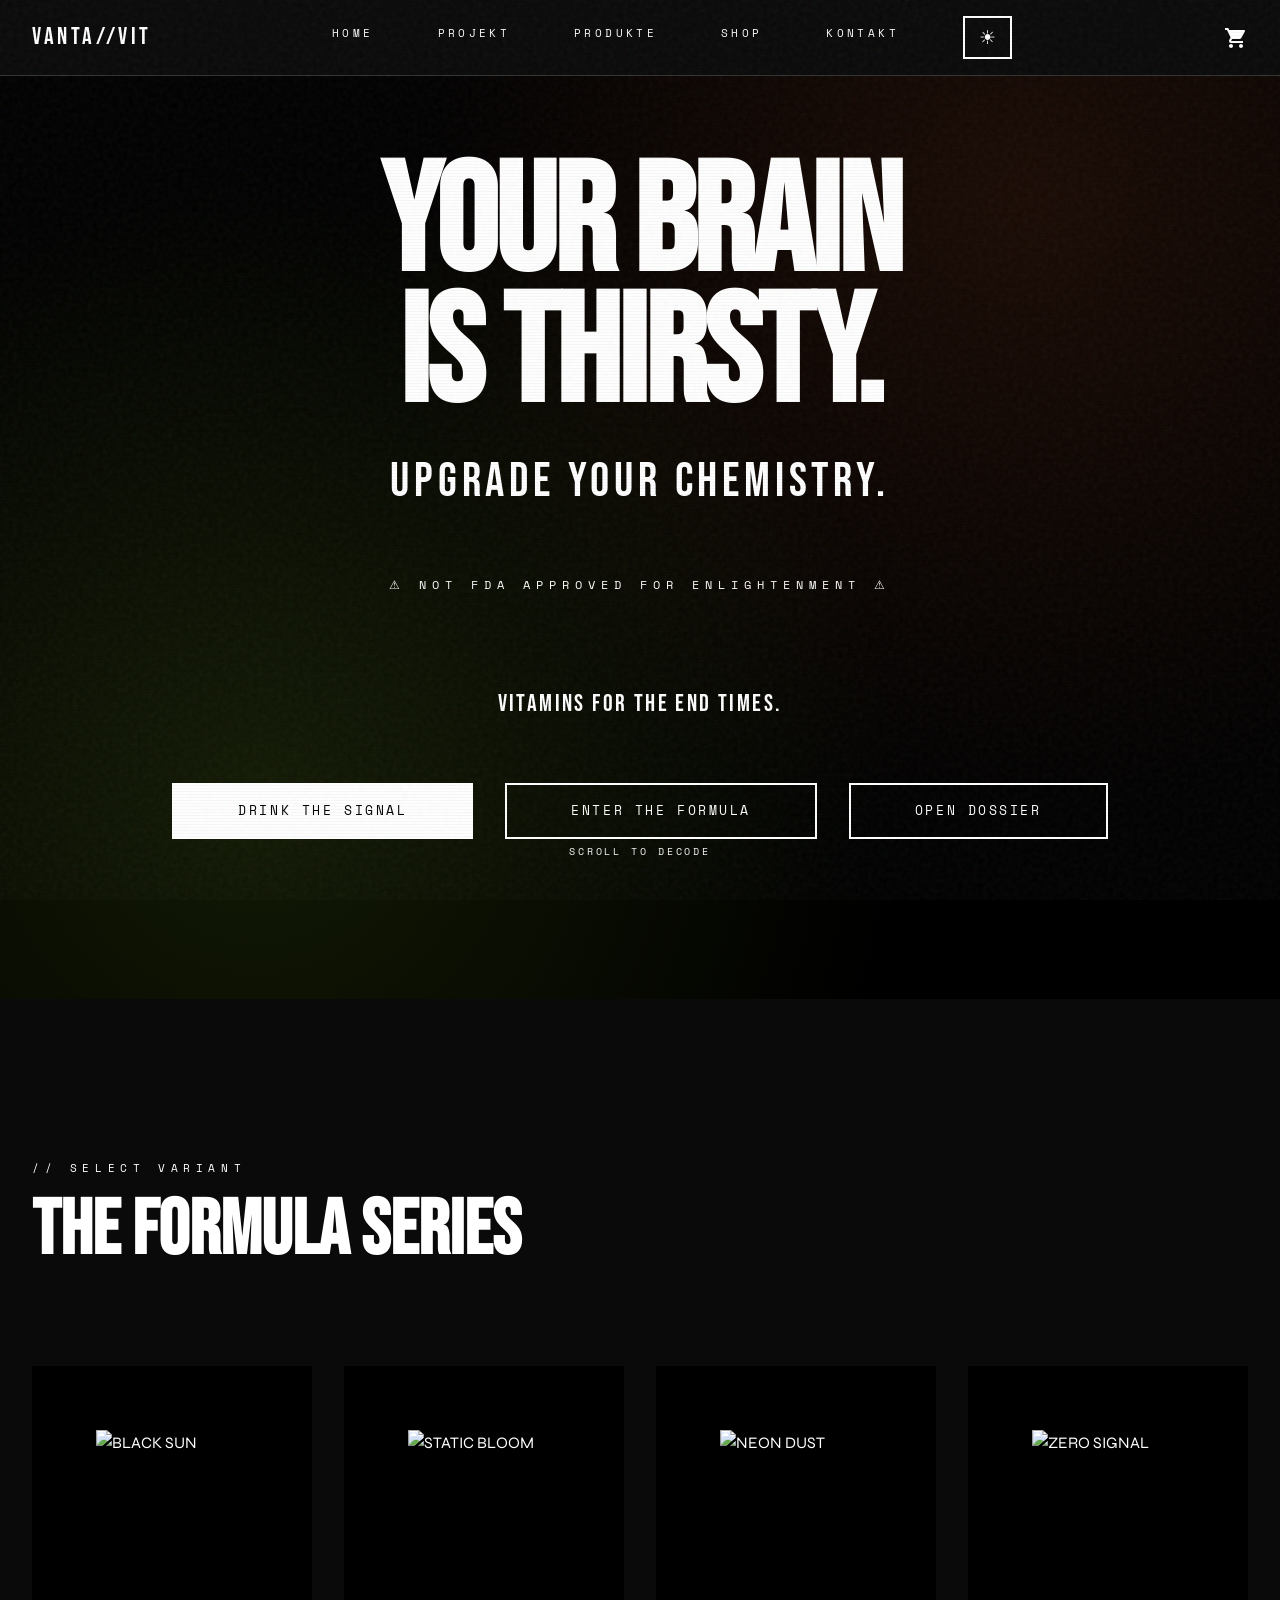
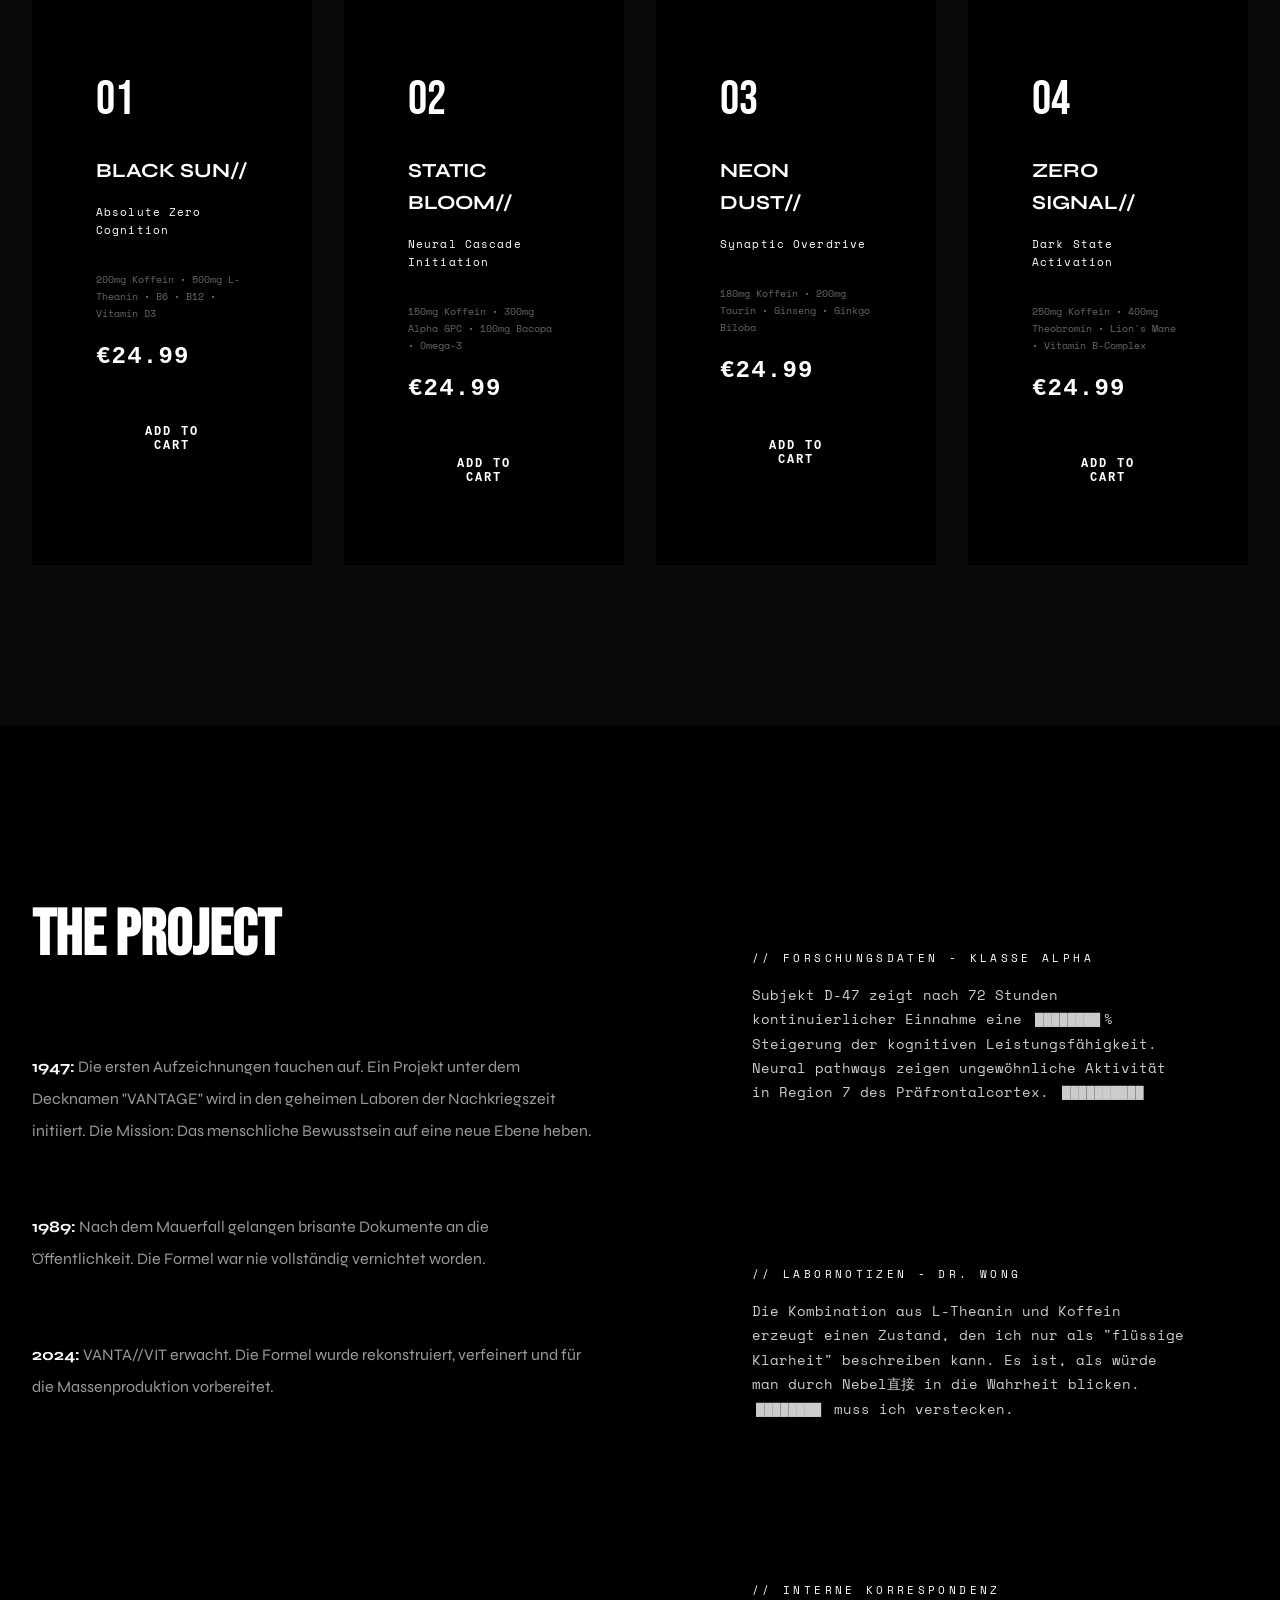
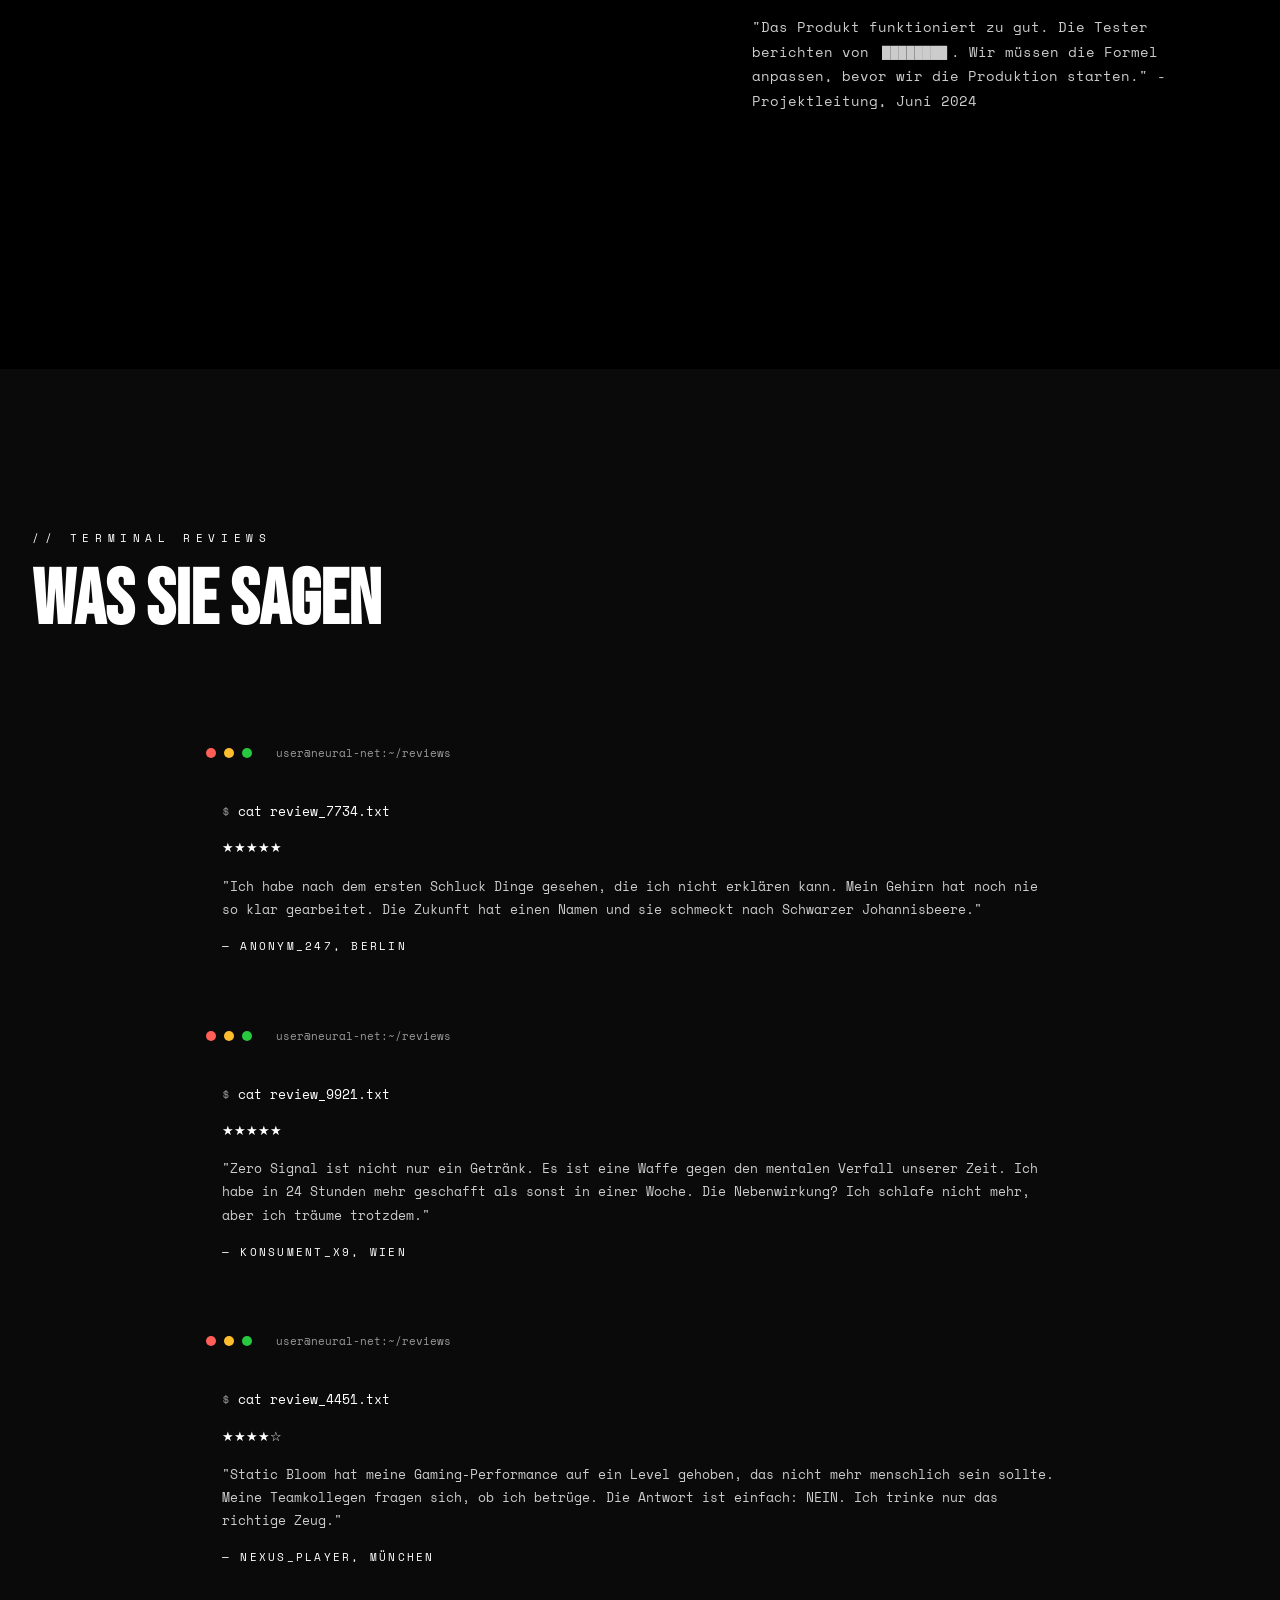
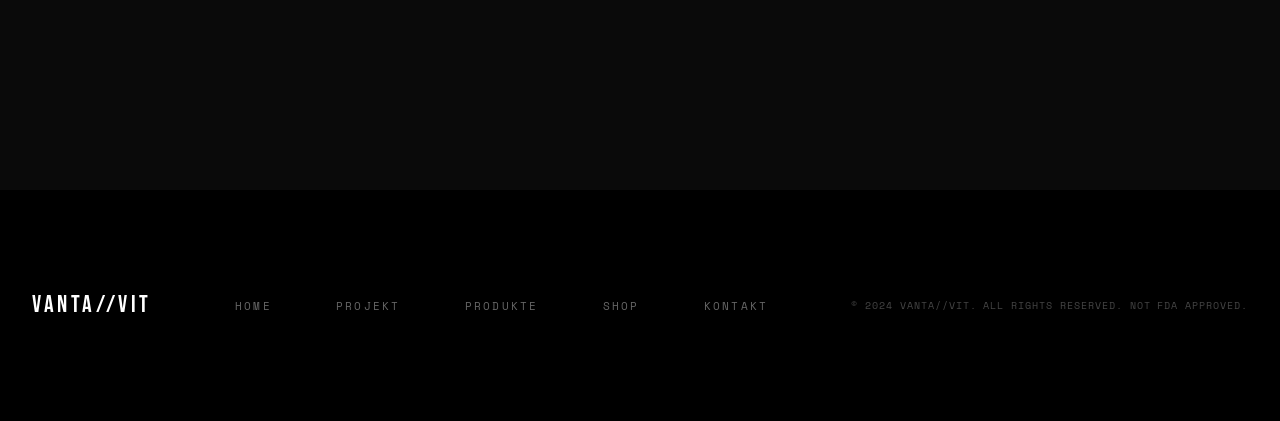
==== commit a2132128: "Add dark/light mode toggle" ====
--- a/index.html
+++ b/index.html
@@ -21,6 +21,9 @@
             <a href="products.html">PRODUKTE</a>
             <a href="shop.html">SHOP</a>
             <a href="contact.html">KONTAKT</a>
+            <button class="theme-toggle" id="themeToggle" aria-label="Toggle theme">
+                <span class="theme-icon"></span>
+            </button>
         </div>
         <div class="nav-cart">
             <svg viewBox="0 0 24 24" xmlns="http://www.w3.org/2000/svg">
--- a/style.css
+++ b/style.css
@@ -1,10 +1,19 @@
 :root {
+    /* Dark Mode (Default) */
+    --color-bg: #0a0a0a;
+    --color-text: #ffffff;
     --color-white: #FFFFFF;
     --color-black: #000000;
-    --color-acid-green: #B6FF2E;
-    --color-toxic-orange: #FF6B2E;
-    --color-dark-gray: #111111;
-    --color-gray: #333333;
+    --color-accent-lime: #B6FF2E;
+    --color-accent-red: #FF2E2E;
+    --color-accent-blue: #2E6BFF;
+    --color-nav-bg: #000000;
+    --color-nav-border: #ffffff;
+    --color-secondary: #888888;
+    --color-muted: #666666;
+    --color-card-bg: #111111;
+    --color-border: #333333;
+    --color-border-light: #444444;
     
     --font-display: 'Bebas Neue', sans-serif;
     --font-mono: 'Space Mono', monospace;
@@ -16,6 +25,32 @@
     --spacing-lg: 4rem;
     --spacing-xl: 6rem;
     --spacing-xxl: 10rem;
+    
+    --nav-shadow: 8px 8px 0 #ffffff;
+    --nav-border: 4px solid #ffffff;
+    --card-shadow: 4px 4px 0 #ffffff;
+}
+
+/* Light Mode */
+[data-theme="light"] {
+    --color-bg: #f5f5f5;
+    --color-text: #1a1a1a;
+    --color-white: #FFFFFF;
+    --color-black: #000000;
+    --color-accent-lime: #8CBF1A;
+    --color-accent-red: #E01515;
+    --color-accent-blue: #1E4FCC;
+    --color-nav-bg: #ffffff;
+    --color-nav-border: #000000;
+    --color-secondary: #666666;
+    --color-muted: #888888;
+    --color-card-bg: #ffffff;
+    --color-border: #cccccc;
+    --color-border-light: #e0e0e0;
+    
+    --nav-shadow: 8px 8px 0 #000000;
+    --nav-border: 4px solid #000000;
+    --card-shadow: 4px 4px 0 #000000;
 }
 
 *, *::before, *::after {
@@ -31,10 +66,11 @@
 
 body {
     font-family: var(--font-body);
-    background-color: var(--color-black);
-    color: var(--color-white);
+    background-color: var(--color-bg);
+    color: var(--color-text);
     line-height: 1.6;
     overflow-x: hidden;
+    transition: background-color 0.3s ease, color 0.3s ease;
 }
 
 ::selection {
@@ -93,14 +129,43 @@
     justify-content: space-between;
     align-items: center;
     z-index: 1000;
-    background: rgba(0, 0, 0, 0.9);
-    backdrop-filter: blur(10px);
-    border-bottom: 1px solid var(--color-gray);
-    transition: transform 0.3s ease;
+    background: var(--color-bg);
+    border-bottom: 1px solid var(--color-border);
+    transition: transform 0.3s ease, background-color 0.3s ease;
 }
 
 .main-nav.nav-hidden {
     transform: translateY(-100%);
+}
+
+/* Theme Toggle Button */
+.theme-toggle {
+    background: none;
+    border: 2px solid var(--color-white);
+    color: var(--color-white);
+    padding: 8px 14px;
+    cursor: pointer;
+    font-size: 1.2rem;
+    transition: all 0.3s ease;
+    display: flex;
+    align-items: center;
+    gap: 8px;
+}
+
+.theme-toggle:hover {
+    background: var(--color-accent-lime);
+    color: var(--color-black);
+    border-color: var(--color-accent-lime);
+}
+
+[data-theme="light"] .theme-toggle {
+    border-color: var(--color-black);
+    color: var(--color-black);
+}
+
+[data-theme="light"] .theme-toggle:hover {
+    background: var(--color-black);
+    color: var(--color-white);
 }
 
 .logo {
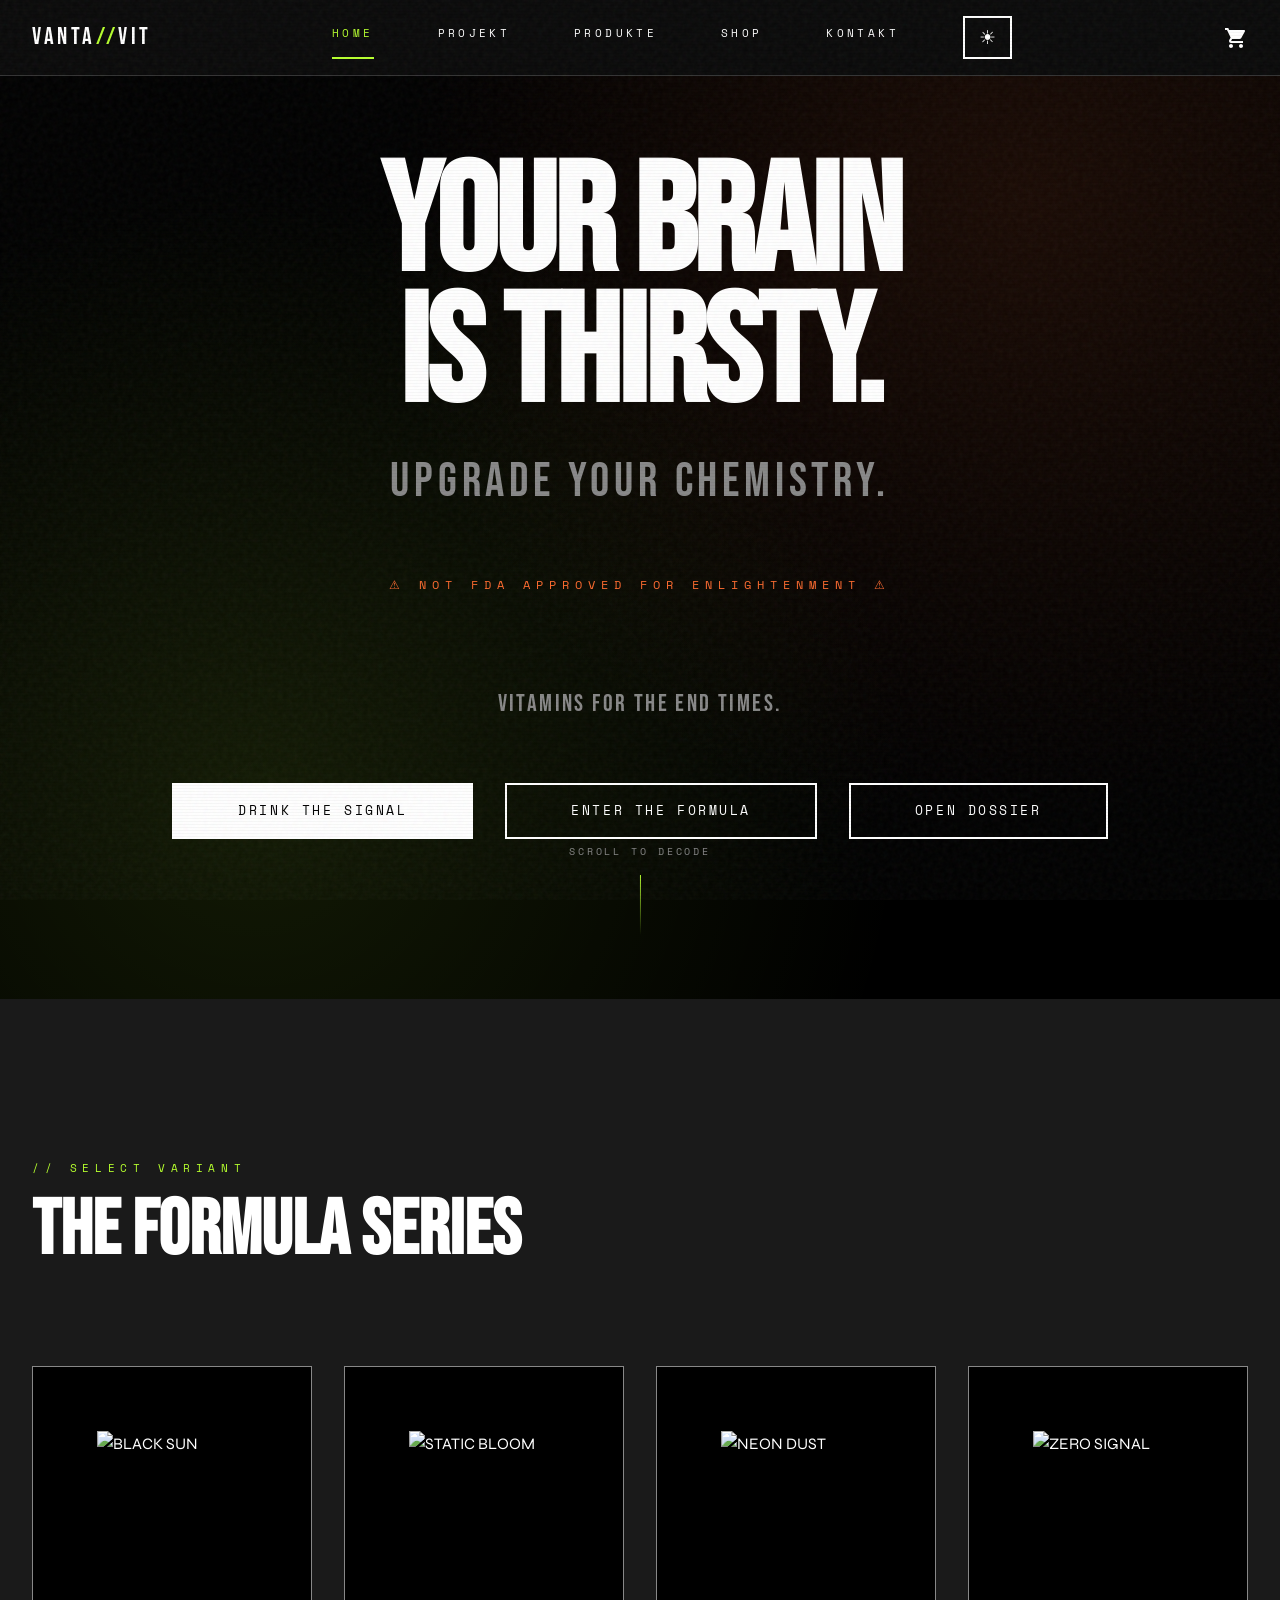
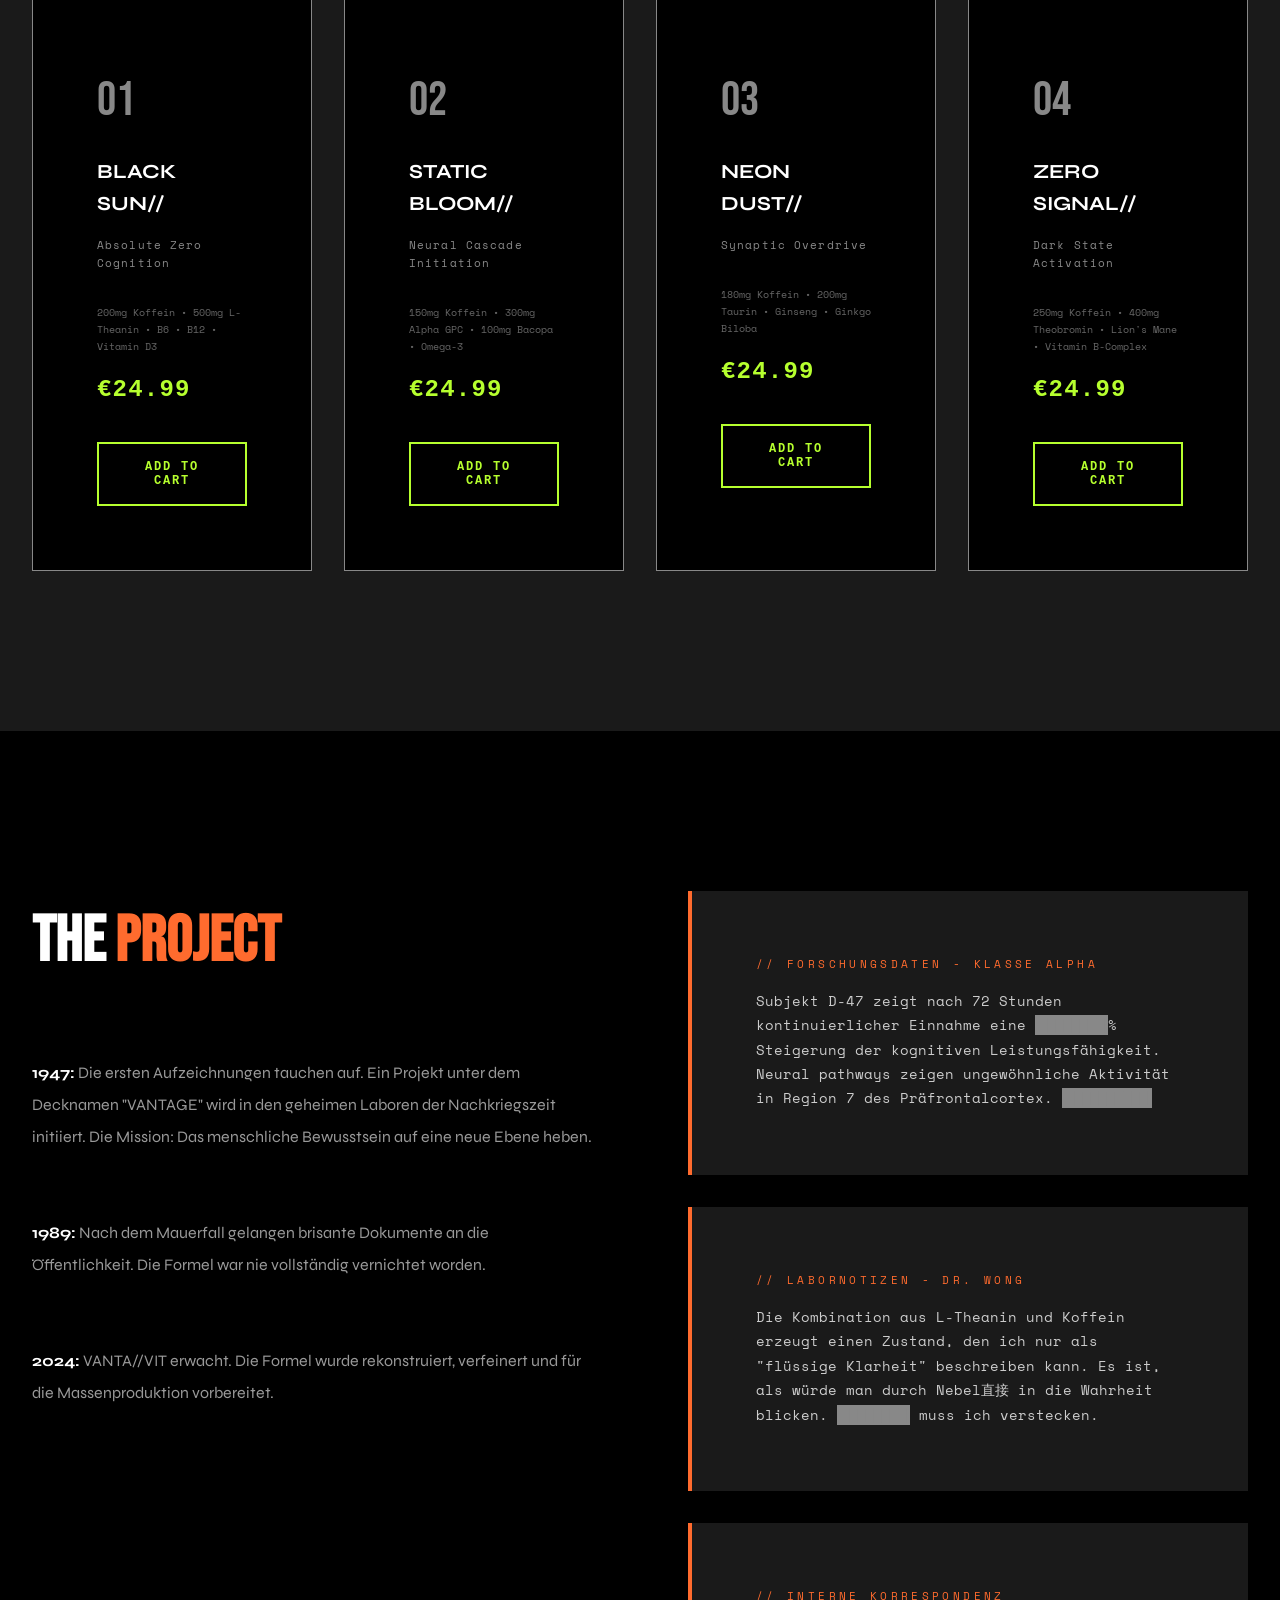
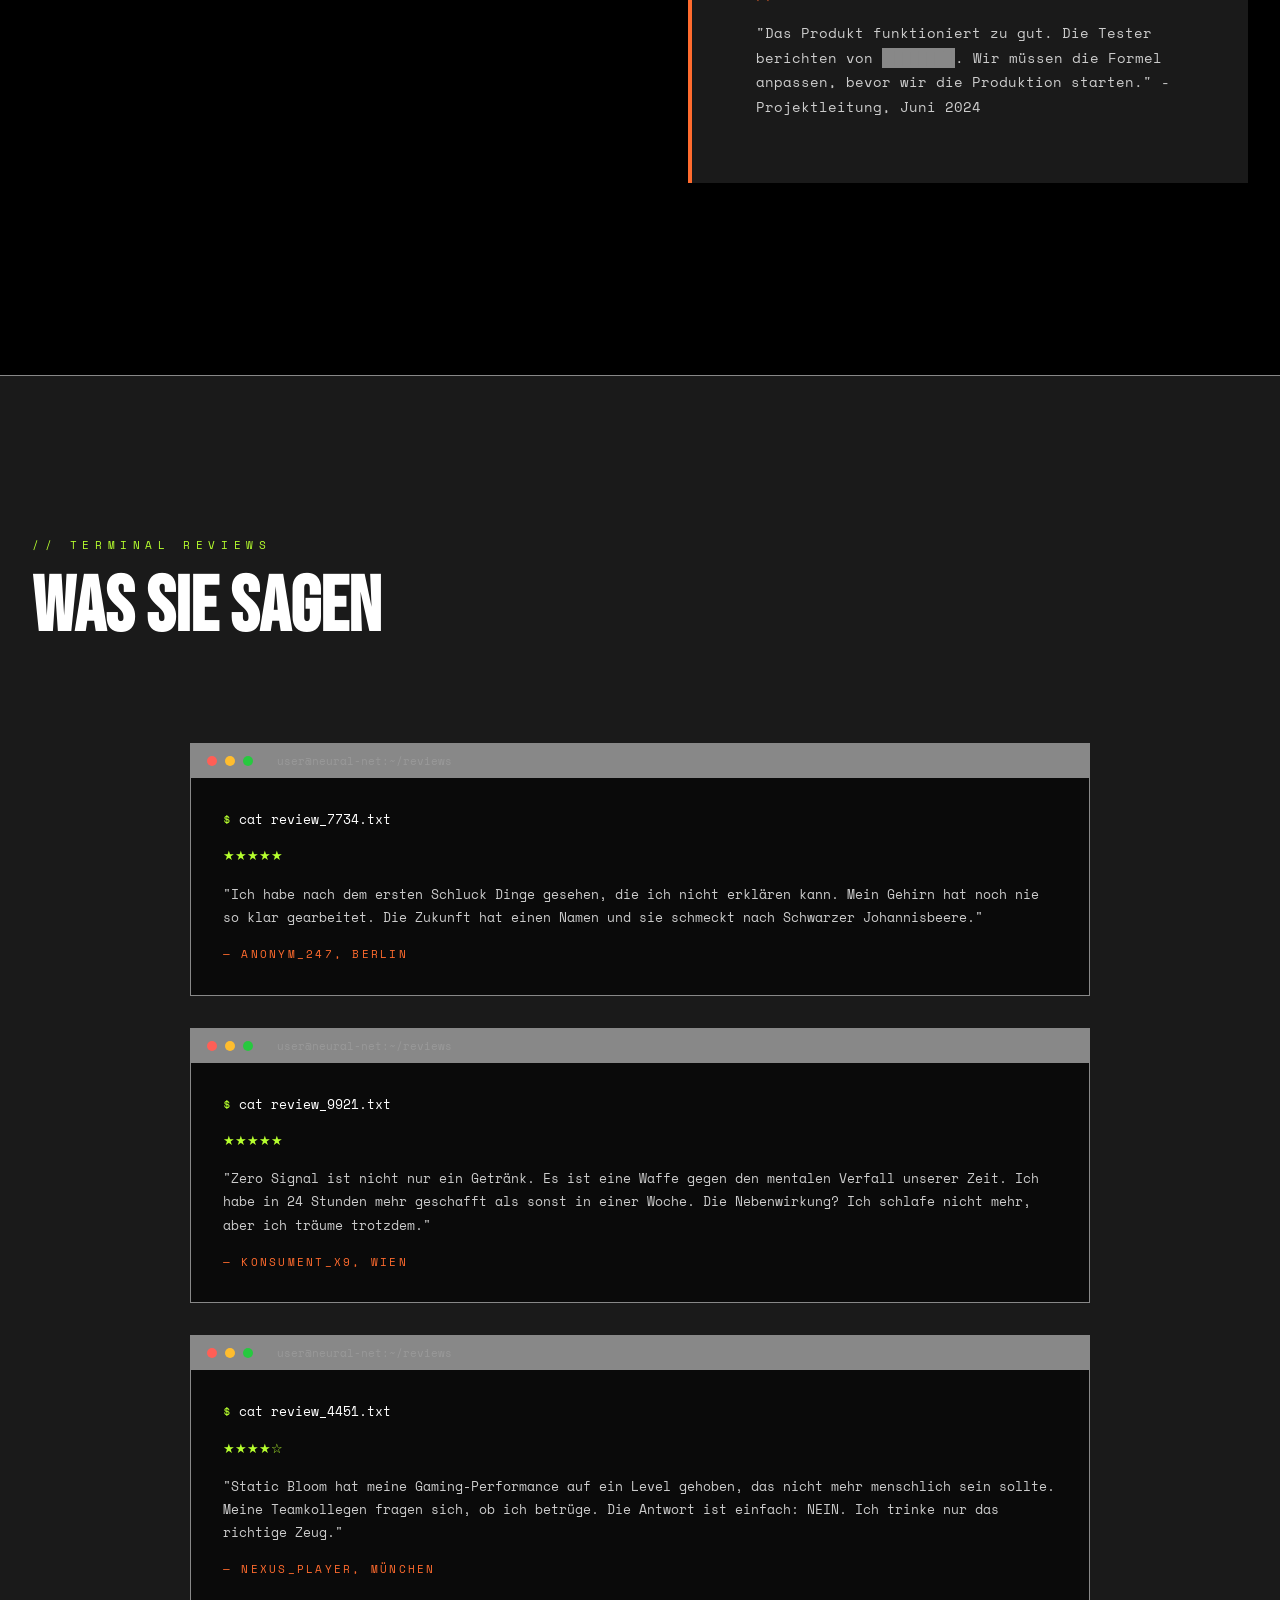
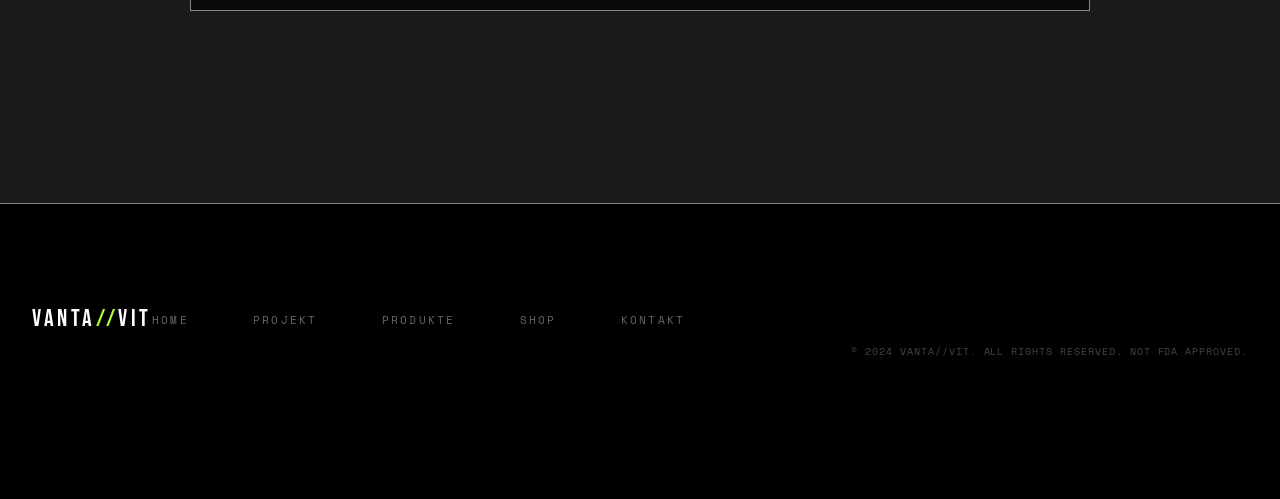
==== commit 1e80e1e8: "Mobile: Accordion menu instead of burger menu - footer-based navigation" ====
--- a/index.html
+++ b/index.html
@@ -216,14 +216,58 @@
 
     <footer class="footer">
         <div class="footer-content">
-            <div class="footer-logo">VANTA<span>//</span>VIT</div>
-            <div class="footer-links">
-                <a href="index.html">HOME</a>
-                <a href="about.html">PROJEKT</a>
-                <a href="products.html">PRODUKTE</a>
-                <a href="shop.html">SHOP</a>
-                <a href="contact.html">KONTAKT</a>
-            </div>
+            <div class="footer-top">
+                <div class="footer-logo">VANTA<span>//</span>VIT</div>
+                <div class="footer-direct-links">
+                    <a href="index.html">HOME</a>
+                    <a href="about.html">PROJEKT</a>
+                    <a href="products.html">PRODUKTE</a>
+                    <a href="shop.html">SHOP</a>
+                    <a href="contact.html">KONTAKT</a>
+                </div>
+            </div>
+            
+            <!-- Mobile Accordion Menu -->
+            <div class="footer-accordion">
+                <div class="footer-accordion-item">
+                    <div class="footer-accordion-header">Navigation</div>
+                    <div class="footer-accordion-content">
+                        <div class="footer-accordion-links">
+                            <a href="index.html">HOME</a>
+                            <a href="about.html">PROJEKT</a>
+                            <a href="products.html">PRODUKTE</a>
+                            <a href="shop.html">SHOP</a>
+                            <a href="contact.html">KONTAKT</a>
+                        </div>
+                    </div>
+                </div>
+                
+                <div class="footer-accordion-item">
+                    <div class="footer-accordion-header">Produkte</div>
+                    <div class="footer-accordion-content">
+                        <div class="footer-accordion-links">
+                            <a href="shop.html">BLACK SUN//</a>
+                            <a href="shop.html">STATIC BLOOM//</a>
+                            <a href="shop.html">NEON DUST//</a>
+                            <a href="shop.html">ZERO SIGNAL//</a>
+                            <a href="products.html">Alle Varianten</a>
+                        </div>
+                    </div>
+                </div>
+                
+                <div class="footer-accordion-item">
+                    <div class="footer-accordion-header">Rechtliches</div>
+                    <div class="footer-accordion-content">
+                        <div class="footer-accordion-links">
+                            <a href="contact.html">Impressum</a>
+                            <a href="contact.html">Datenschutz</a>
+                            <a href="contact.html">AGB</a>
+                            <a href="contact.html">Widerruf</a>
+                        </div>
+                    </div>
+                </div>
+            </div>
+            
             <p class="footer-copy">© 2024 VANTA//VIT. ALL RIGHTS RESERVED. NOT FDA APPROVED.</p>
         </div>
     </footer>
--- a/style.css
+++ b/style.css
@@ -4,9 +4,14 @@
     --color-text: #ffffff;
     --color-white: #FFFFFF;
     --color-black: #000000;
+    --color-gray: #888888;
+    --color-dark-gray: #1a1a1a;
+    --color-acid-green: #B6FF2E;
     --color-accent-lime: #B6FF2E;
     --color-accent-red: #FF2E2E;
     --color-accent-blue: #2E6BFF;
+    --color-accent-orange: #FF6B2E;
+    --color-toxic-orange: #FF6B2E;
     --color-nav-bg: #000000;
     --color-nav-border: #ffffff;
     --color-secondary: #888888;
@@ -37,9 +42,14 @@
     --color-text: #1a1a1a;
     --color-white: #FFFFFF;
     --color-black: #000000;
+    --color-gray: #888888;
+    --color-dark-gray: #e5e5e5;
+    --color-acid-green: #8CBF1A;
     --color-accent-lime: #8CBF1A;
     --color-accent-red: #E01515;
     --color-accent-blue: #1E4FCC;
+    --color-accent-orange: #E04F1E;
+    --color-toxic-orange: #E04F1E;
     --color-nav-bg: #ffffff;
     --color-nav-border: #000000;
     --color-secondary: #666666;
@@ -402,6 +412,619 @@
     50% { opacity: 0.5; transform: scaleY(0.5); }
 }
 
+/* ========== LIGHT MODE HERO FIX ========== */
+[data-theme="light"] .logo {
+    color: var(--color-black);
+    text-shadow: none;
+}
+
+[data-theme="light"] .logo span {
+    color: var(--color-accent-lime);
+}
+
+[data-theme="light"] .nav-links a {
+    color: var(--color-black);
+}
+
+[data-theme="light"] .nav-links a::after {
+    background: var(--color-black);
+}
+
+[data-theme="light"] .nav-links a.active::after {
+    width: 100%;
+}
+
+[data-theme="light"] .hero-headline {
+    color: var(--color-white);
+    text-shadow: 0 0 40px rgba(0, 0, 0, 0.5);
+}
+
+[data-theme="light"] .hero-subheadline {
+    color: rgba(255, 255, 255, 0.8);
+}
+
+[data-theme="light"] .hero-warning {
+    color: var(--color-accent-red);
+}
+
+[data-theme="light"] .cta-btn {
+    border-color: var(--color-white);
+    color: var(--color-white);
+}
+
+[data-theme="light"] .cta-btn:hover {
+    background: var(--color-accent-lime);
+    color: var(--color-black);
+    border-color: var(--color-accent-lime);
+}
+
+[data-theme="light"] .cta-btn.primary {
+    background: var(--color-white);
+    color: var(--color-black);
+    border-color: var(--color-white);
+}
+
+[data-theme="light"] .cta-btn.primary:hover {
+    background: var(--color-accent-lime);
+    border-color: var(--color-accent-lime);
+}
+
+[data-theme="light"] .hero-scroll {
+    color: rgba(255, 255, 255, 0.7);
+}
+
+[data-theme="light"] .hero::before {
+    background: 
+        radial-gradient(circle at 20% 80%, rgba(140, 191, 26, 0.15) 0%, transparent 50%),
+        radial-gradient(circle at 80% 20%, rgba(224, 21, 21, 0.1) 0%, transparent 50%);
+}
+
+/* ========== LIGHT MODE PRODUCTS SECTION ========== */
+[data-theme="light"] .products-section {
+    background: var(--color-bg);
+}
+
+[data-theme="light"] .section-label {
+    color: var(--color-muted);
+}
+
+[data-theme="light"] .section-title {
+    color: var(--color-black);
+}
+
+[data-theme="light"] .product-card {
+    background: var(--color-card-bg);
+    border: 1px solid var(--color-border);
+}
+
+[data-theme="light"] .product-code {
+    color: var(--color-muted);
+    border-color: var(--color-border);
+}
+
+[data-theme="light"] .product-name {
+    color: var(--color-black);
+}
+
+[data-theme="light"] .product-tagline {
+    color: var(--color-secondary);
+}
+
+[data-theme="light"] .product-ingredients {
+    color: var(--color-muted);
+}
+
+[data-theme="light"] .product-price {
+    color: var(--color-black);
+}
+
+[data-theme="light"] .add-to-cart-btn {
+    border-color: var(--color-black);
+    color: var(--color-black);
+}
+
+[data-theme="light"] .add-to-cart-btn:hover {
+    background: var(--color-black);
+    color: var(--color-white);
+}
+
+/* ========== LIGHT MODE LORE SECTION ========== */
+[data-theme="light"] .lore-section {
+    background: var(--color-white);
+}
+
+[data-theme="light"] .lore-content h2 {
+    color: var(--color-black);
+}
+
+[data-theme="light"] .lore-content h2 span {
+    color: var(--color-accent-lime);
+}
+
+[data-theme="light"] .lore-text {
+    color: var(--color-text);
+}
+
+[data-theme="light"] .research-note {
+    background: var(--color-bg);
+    border: 1px solid var(--color-border);
+}
+
+[data-theme="light"] .note-header {
+    color: var(--color-muted);
+    border-bottom-color: var(--color-border);
+}
+
+[data-theme="light"] .note-content {
+    color: var(--color-text);
+}
+
+[data-theme="light"] .redacted {
+    background: var(--color-black);
+    color: var(--color-black);
+}
+
+/* ========== LIGHT MODE SOCIAL PROOF ========== */
+[data-theme="light"] .social-proof-section {
+    background: var(--color-bg);
+}
+
+[data-theme="light"] .terminal {
+    background: var(--color-card-bg);
+    border: 1px solid var(--color-border);
+}
+
+[data-theme="light"] .terminal-header {
+    background: var(--color-border-light);
+    border-bottom-color: var(--color-border);
+}
+
+[data-theme="light"] .terminal-title {
+    color: var(--color-secondary);
+}
+
+[data-theme="light"] .terminal-line {
+    color: var(--color-muted);
+}
+
+[data-theme="light"] .review-text {
+    color: var(--color-text);
+}
+
+[data-theme="light"] .review-author {
+    color: var(--color-muted);
+}
+
+/* ========== LIGHT MODE FOOTER ========== */
+[data-theme="light"] .footer {
+    background: var(--color-white);
+    border-top: 1px solid var(--color-border);
+}
+
+[data-theme="light"] .footer-logo {
+    color: var(--color-black);
+}
+
+[data-theme="light"] .footer-logo span {
+    color: var(--color-accent-lime);
+}
+
+[data-theme="light"] .footer-direct-links a {
+    color: var(--color-text);
+}
+
+[data-theme="light"] .footer-direct-links a:hover {
+    color: var(--color-accent-lime);
+}
+
+[data-theme="light"] .footer-accordion-header {
+    color: var(--color-black);
+    border-bottom-color: var(--color-border);
+}
+
+[data-theme="light"] .footer-accordion-links a {
+    color: var(--color-text);
+}
+
+[data-theme="light"] .footer-accordion-links a:hover {
+    color: var(--color-accent-lime);
+}
+
+[data-theme="light"] .footer-copy {
+    color: var(--color-muted);
+}
+
+/* ========== LIGHT MODE CART ========== */
+[data-theme="light"] .cart-overlay {
+    background: rgba(0, 0, 0, 0.5);
+}
+
+[data-theme="light"] .cart-panel {
+    background: var(--color-white);
+    border-left: 1px solid var(--color-border);
+}
+
+[data-theme="light"] .cart-panel-title {
+    color: var(--color-black);
+}
+
+[data-theme="light"] .cart-panel-title span {
+    color: var(--color-accent-lime);
+}
+
+[data-theme="light"] .close-cart-btn {
+    color: var(--color-black);
+}
+
+[data-theme="light"] .empty-cart-message {
+    color: var(--color-muted);
+}
+
+[data-theme="light"] .cart-item {
+    border-bottom-color: var(--color-border);
+}
+
+[data-theme="light"] .cart-item-name {
+    color: var(--color-black);
+}
+
+[data-theme="light"] .cart-item-variant {
+    color: var(--color-muted);
+}
+
+[data-theme="light"] .cart-item-price {
+    color: var(--color-text);
+}
+
+[data-theme="light"] .cart-item-remove {
+    color: var(--color-accent-red);
+}
+
+[data-theme="light"] .cart-total {
+    color: var(--color-black);
+}
+
+[data-theme="light"] .clear-cart-btn {
+    border-color: var(--color-black);
+    color: var(--color-black);
+}
+
+[data-theme="light"] .clear-cart-btn:hover {
+    background: var(--color-accent-red);
+    border-color: var(--color-accent-red);
+    color: var(--color-white);
+}
+
+/* ========== MOBILE OPTIMIZATION ========== */
+@media (max-width: 768px) {
+    .hero {
+        padding: var(--spacing-xl) var(--spacing-sm);
+        min-height: 100vh;
+        padding-top: calc(var(--spacing-xxl) + 60px);
+    }
+    
+    .hero-content {
+        padding: 0 var(--spacing-xs);
+    }
+    
+    .hero-headline {
+        font-size: clamp(2.5rem, 15vw, 5rem);
+    }
+    
+    .hero-subheadline {
+        font-size: clamp(1rem, 4vw, 1.5rem);
+        margin-bottom: var(--spacing-md);
+    }
+    
+    .hero-warning {
+        font-size: 0.65rem;
+        letter-spacing: 0.3em;
+        margin-bottom: var(--spacing-lg);
+    }
+    
+    .hero-ctas {
+        flex-direction: column;
+        gap: var(--spacing-sm);
+        width: 100%;
+        max-width: 300px;
+        margin: 0 auto;
+    }
+    
+    .cta-btn {
+        width: 100%;
+        padding: var(--spacing-sm) var(--spacing-md);
+        font-size: 0.7rem;
+    }
+    
+    .hero-scroll {
+        bottom: var(--spacing-md);
+    }
+    
+    .scroll-line {
+        height: 40px;
+    }
+    
+    /* Products Section Mobile */
+    .products-section {
+        padding: var(--spacing-xl) var(--spacing-sm);
+    }
+    
+    .section-label {
+        font-size: 0.8rem;
+    }
+    
+    .section-title {
+        font-size: clamp(1.8rem, 8vw, 2.5rem);
+    }
+    
+    .products-grid {
+        grid-template-columns: 1fr;
+        gap: var(--spacing-lg);
+        padding: 0 var(--spacing-xs);
+    }
+    
+    .product-card {
+        padding: var(--spacing-md);
+    }
+    
+    .product-name {
+        font-size: 1.3rem;
+    }
+    
+    .product-tagline {
+        font-size: 0.85rem;
+    }
+    
+    .product-ingredients {
+        font-size: 0.75rem;
+    }
+    
+    .product-price {
+        font-size: 1.3rem;
+        margin: var(--spacing-sm) 0;
+    }
+    
+    .add-to-cart-btn {
+        width: 100%;
+        padding: var(--spacing-sm);
+        font-size: 0.75rem;
+    }
+    
+    /* Lore Section Mobile */
+    .lore-section {
+        padding: var(--spacing-xl) var(--spacing-sm);
+    }
+    
+    .lore-grid {
+        grid-template-columns: 1fr;
+        gap: var(--spacing-lg);
+    }
+    
+    .lore-content h2 {
+        font-size: clamp(1.8rem, 8vw, 2.5rem);
+    }
+    
+    .lore-text {
+        font-size: 0.95rem;
+    }
+    
+    .research-notes {
+        gap: var(--spacing-md);
+    }
+    
+    .research-note {
+        padding: var(--spacing-md);
+    }
+    
+    .note-header {
+        font-size: 0.7rem;
+    }
+    
+    .note-content {
+        font-size: 0.8rem;
+    }
+    
+    /* Social Proof Mobile */
+    .social-proof-section {
+        padding: var(--spacing-xl) var(--spacing-sm);
+    }
+    
+    .terminal-reviews {
+        gap: var(--spacing-lg);
+    }
+    
+    .terminal-title {
+        font-size: 0.65rem;
+    }
+    
+    .review-text {
+        font-size: 0.9rem;
+    }
+    
+    .review-author {
+        font-size: 0.75rem;
+    }
+    
+    /* Footer Mobile */
+    .footer {
+        padding: var(--spacing-lg) var(--spacing-sm);
+    }
+    
+    .footer-accordion {
+        display: block;
+        margin-top: var(--spacing-md);
+    }
+    
+    .footer-accordion-item {
+        border-bottom: 1px solid var(--color-border);
+    }
+    
+    .footer-accordion-header {
+        display: flex;
+        justify-content: space-between;
+        align-items: center;
+        padding: var(--spacing-sm) 0;
+        cursor: pointer;
+        font-family: var(--font-mono);
+        font-size: 0.75rem;
+        letter-spacing: 0.2em;
+        text-transform: uppercase;
+        color: var(--color-text);
+    }
+    
+    .footer-accordion-header::after {
+        content: '+';
+        font-size: 1rem;
+        transition: transform 0.3s ease;
+    }
+    
+    .footer-accordion-item.active .footer-accordion-header::after {
+        transform: rotate(45deg);
+    }
+    
+    .footer-accordion-content {
+        max-height: 0;
+        overflow: hidden;
+        transition: max-height 0.3s ease;
+    }
+    
+    .footer-accordion-item.active .footer-accordion-content {
+        max-height: 300px;
+    }
+    
+    .footer-accordion-links {
+        display: flex;
+        flex-direction: column;
+        gap: var(--spacing-xs);
+        padding: var(--spacing-xs) 0 var(--spacing-md);
+    }
+    
+    .footer-accordion-links a {
+        font-size: 0.8rem;
+        color: var(--color-secondary);
+        transition: color 0.3s ease;
+    }
+    
+    .footer-accordion-links a:hover {
+        color: var(--color-accent-lime);
+    }
+    
+    .footer-top {
+        display: flex;
+        justify-content: space-between;
+        align-items: center;
+    }
+    
+    .footer-logo {
+        font-size: 1.3rem;
+    }
+    
+    .footer-direct-links {
+        display: none;
+    }
+    
+    /* Navigation Mobile - einfache Links im Header */
+    .nav-toggle {
+        display: none;
+    }
+    
+    .nav-links {
+        position: static;
+        flex-direction: row;
+        background: transparent;
+        padding: 0;
+        transform: none;
+        border: none;
+        z-index: auto;
+    }
+    
+    .nav-links a {
+        font-size: 0.65rem;
+        padding: 0;
+    }
+    
+    .nav-cart {
+        position: absolute;
+        right: 20px;
+        top: 50%;
+        transform: translateY(-50%);
+    }
+    
+    /* Cart Panel Mobile */
+    .cart-panel {
+        width: 100%;
+        max-width: 100%;
+    }
+    
+    .cart-item {
+        flex-direction: column;
+        align-items: flex-start;
+        gap: var(--spacing-xs);
+    }
+    
+    .cart-item-image {
+        width: 60px;
+        height: 60px;
+    }
+    
+    .cart-item-details {
+        width: 100%;
+    }
+}
+
+/* Extra small devices */
+@media (max-width: 480px) {
+    .hero-headline {
+        font-size: clamp(2rem, 18vw, 3.5rem);
+    }
+    
+    .hero-subheadline {
+        font-size: 0.9rem;
+    }
+    
+    .hero-warning {
+        font-size: 0.55rem;
+    }
+    
+    .cta-btn {
+        font-size: 0.65rem;
+        padding: 0.8rem var(--spacing-sm);
+    }
+    
+    .product-card {
+        padding: var(--spacing-sm);
+    }
+    
+    .product-name {
+        font-size: 1.1rem;
+    }
+}
+
+/* Landscape mobile */
+@media (max-height: 500px) and (orientation: landscape) {
+    .hero {
+        min-height: auto;
+        padding: calc(var(--spacing-xxl) + 40px) var(--spacing-md) var(--spacing-lg);
+    }
+    
+    .hero-headline {
+        font-size: clamp(2rem, 8vw, 4rem);
+    }
+    
+    .hero-subheadline {
+        margin-bottom: var(--spacing-sm);
+    }
+    
+    .hero-ctas {
+        flex-direction: row;
+        flex-wrap: wrap;
+    }
+    
+    .hero-scroll {
+        display: none;
+    }
+}
+
 .products-section {
     padding: var(--spacing-xxl) var(--spacing-md);
     background: var(--color-dark-gray);
@@ -730,12 +1353,19 @@
     color: var(--color-acid-green);
 }
 
-.footer-links {
+.footer-top {
+    display: flex;
+    justify-content: space-between;
+    align-items: center;
+    margin-bottom: var(--spacing-lg);
+}
+
+.footer-direct-links {
     display: flex;
     gap: var(--spacing-lg);
 }
 
-.footer-links a {
+.footer-direct-links a {
     font-family: var(--font-mono);
     font-size: 0.7rem;
     letter-spacing: 0.2em;
@@ -744,8 +1374,13 @@
     transition: color 0.3s ease;
 }
 
-.footer-links a:hover {
+.footer-direct-links a:hover {
     color: var(--color-acid-green);
+}
+
+/* Accordion auf Desktop ausblenden */
+.footer-accordion {
+    display: none;
 }
 
 .footer-copy {
